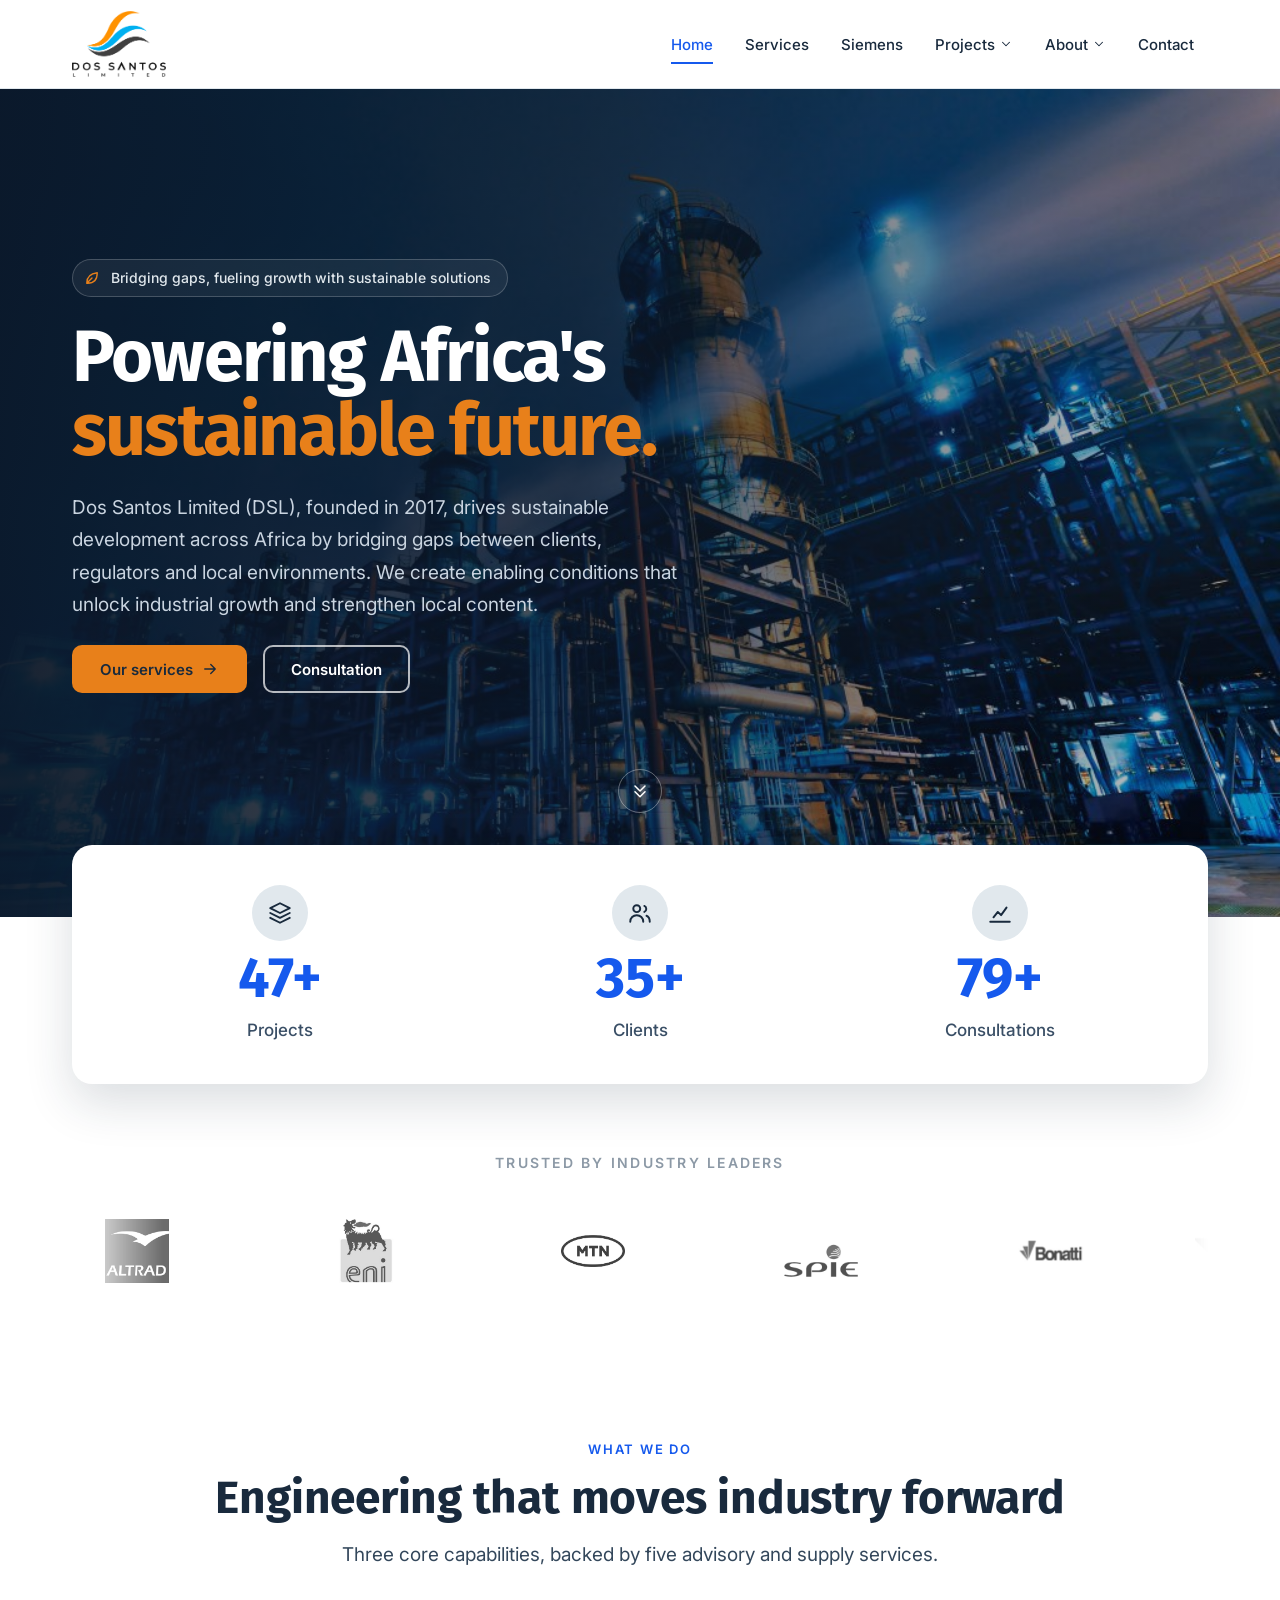
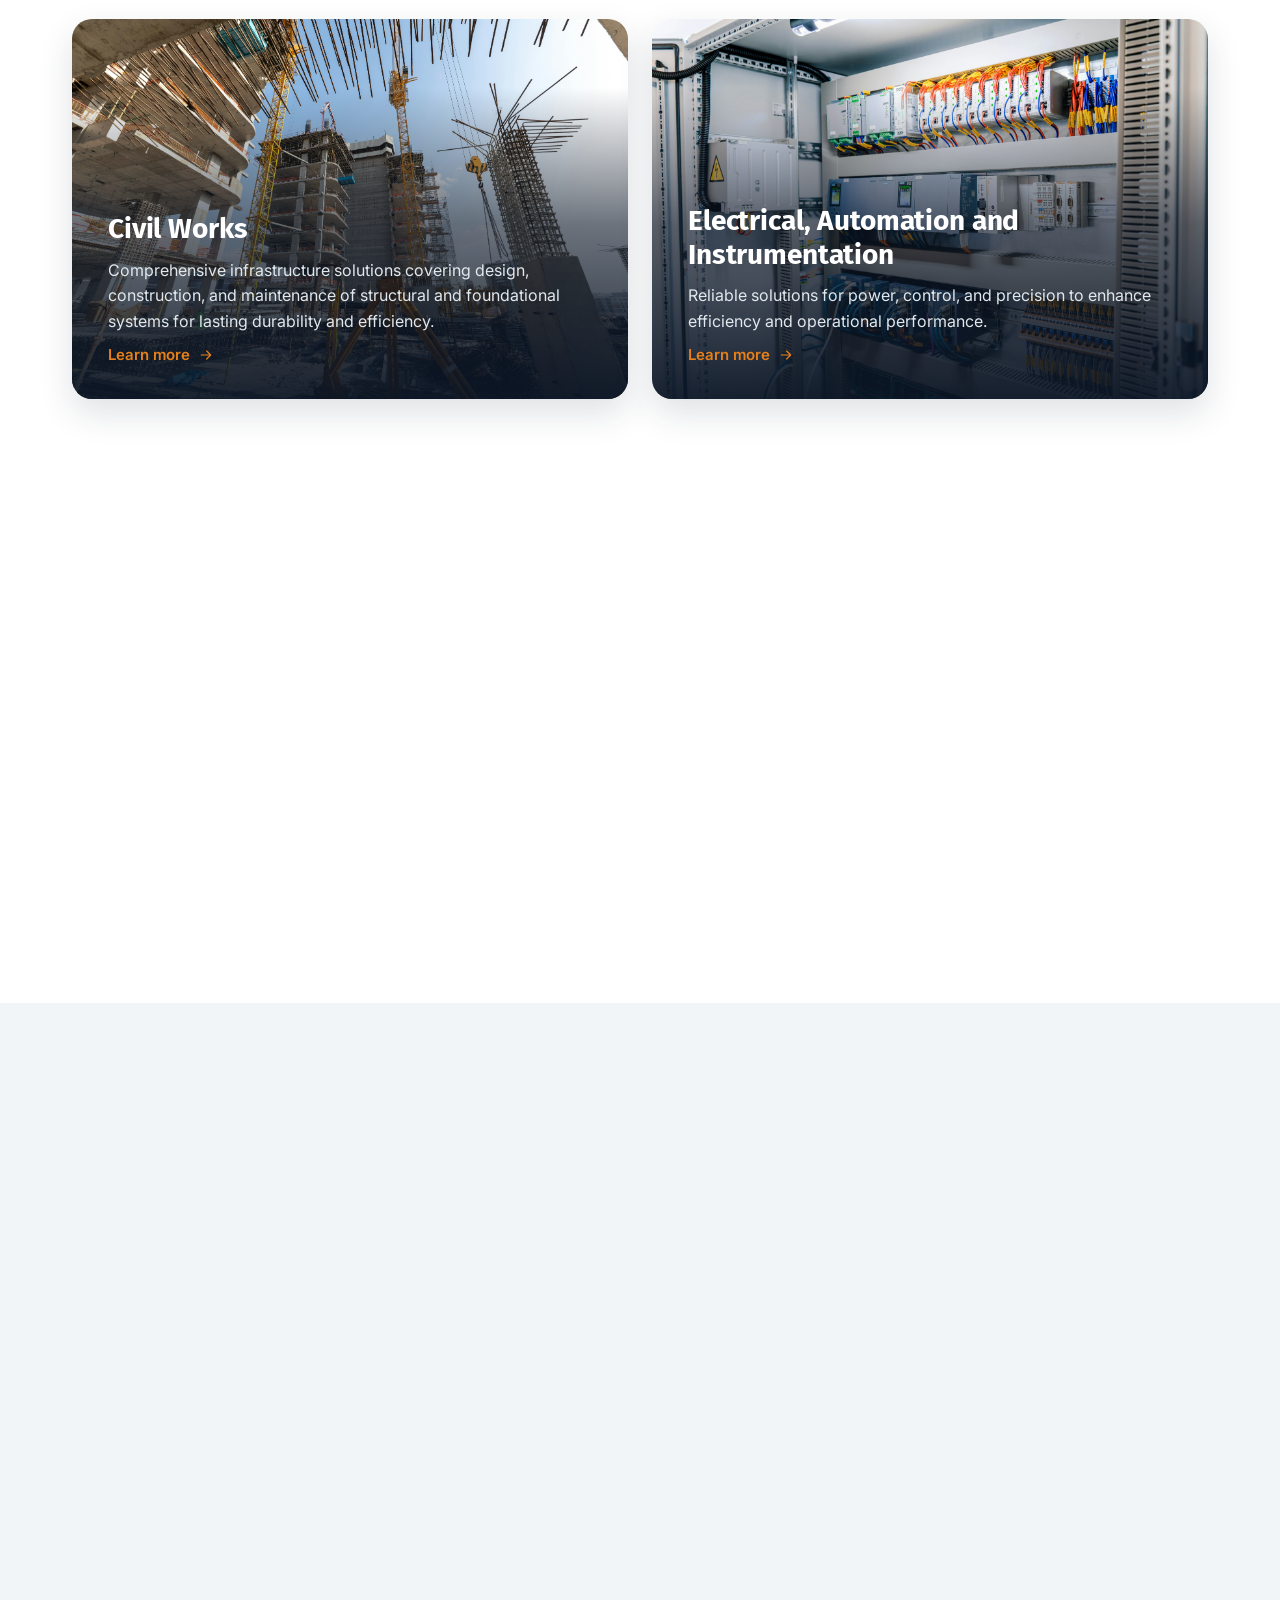
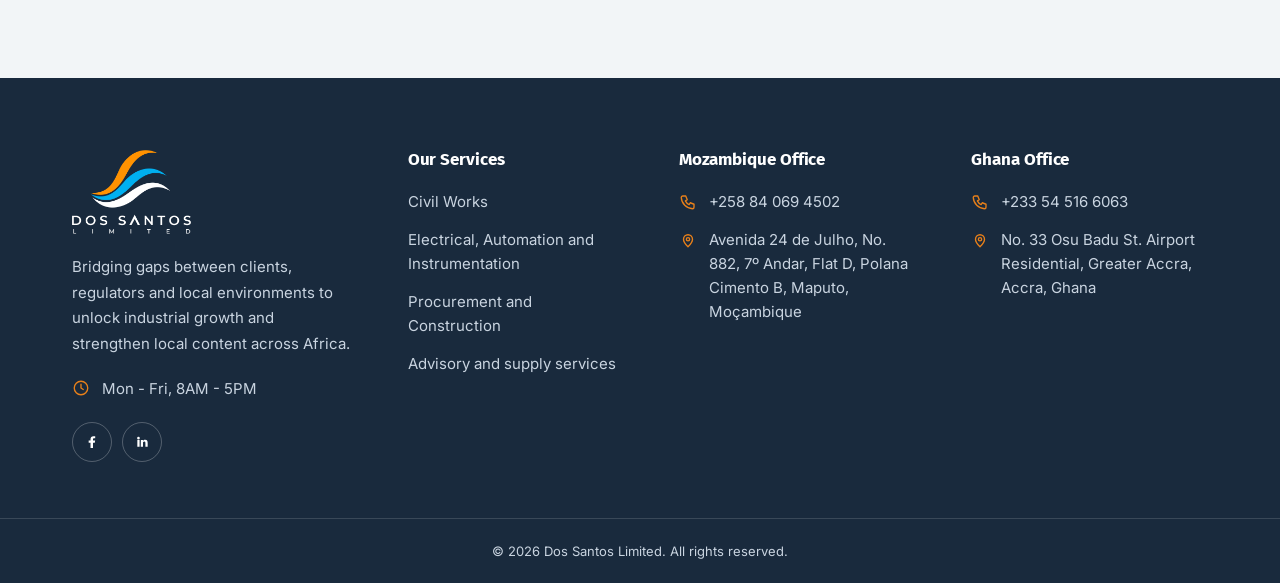
==== index.html @ 7523956b "Merge fix/client-logos into main" ====
<!doctype html>
<html lang="en">
<head>
  <meta charset="utf-8">
  <meta name="viewport" content="width=device-width, initial-scale=1, viewport-fit=cover">
  <title>Dos Santos Limited</title>
  <meta name="description" content="Dos Santos Limited (DSL) delivers civil works, electrical, automation and instrumentation, procurement and construction, and Siemens LV/MV solutions across Ghana, Mozambique and Africa.">

  <!-- Social sharing preview (WhatsApp, LinkedIn, Facebook) -->
  <meta property="og:title" content="Dos Santos Limited | Engineering, Construction and Siemens Solutions in Africa">
  <meta property="og:description" content="Dos Santos Limited (DSL) delivers civil works, electrical, automation and instrumentation, procurement and construction, and Siemens LV/MV solutions across Ghana, Mozambique and Africa.">
  <meta property="og:image" content="images/site/logo-light.png">
  <meta name="theme-color" content="#192A3D">
  <link rel="icon" href="images/site/logo-light.png">

  <!-- Fonts: Inter (text) and Fira Sans (headings) -->
  <link rel="preconnect" href="https://fonts.googleapis.com">
  <link rel="preconnect" href="https://fonts.gstatic.com" crossorigin>
  <link rel="stylesheet" href="https://fonts.googleapis.com/css2?family=Inter:wght@400;500;600;700&family=Fira+Sans:wght@500;600;700;800&display=swap">

  <!-- Styles: base -> layout -> components -> page sections -->
  <link rel="stylesheet" href="css/base.css">
  <link rel="stylesheet" href="css/layout.css">
  <link rel="stylesheet" href="css/components.css">
  <link rel="stylesheet" href="css/pages.css">

  <!-- Lets the CSS know JavaScript is on (used by the scroll animations) -->
  <script>document.documentElement.classList.add('js');</script>
</head>
<body class="page-home">
<a class="skip-link" href="#main">Skip to content</a>

<!-- ================================================================
     HEADER: logo, main menu, mobile menu button.
     Same on every page. If you change a link, change it on all pages.
     ================================================================ -->
<header class="site-header" id="top">
  <div class="container header__inner">
    <a class="header__logo" href="index.html" aria-label="Dos Santos Limited, home">
      <img src="images/site/logo.png" alt="Dos Santos Limited" width="132" height="66">
    </a>

    <!-- Main menu (becomes a slide-down panel on phones and tablets) -->
    <nav class="nav" id="main-nav" aria-label="Main">
      <a class="nav__link is-active" aria-current="page" href="index.html">Home</a>
      <a class="nav__link" href="services.html">Services</a>
      <a class="nav__link" href="siemens.html">Siemens</a>
      <div class="nav__item has-dropdown">
        <a class="nav__link" href="projects.html" aria-haspopup="true">Projects <svg class="icon" width="14" height="14" viewBox="0 0 24 24" fill="none" stroke="currentColor" stroke-width="1.8" stroke-linecap="round" stroke-linejoin="round" aria-hidden="true"><path d="M6 9l6 6 6-6"/></svg></a>
        <div class="nav__dropdown">
          <a class="nav__sublink" href="projects.html#eni">ENI Ghana track record</a>
          <a class="nav__sublink" href="projects.html#portfolio">Project portfolio</a>
          <a class="nav__sublink" href="projects.html#gallery">Gallery</a>
        </div>
      </div>
      <div class="nav__item has-dropdown">
        <a class="nav__link" href="about.html" aria-haspopup="true">About <svg class="icon" width="14" height="14" viewBox="0 0 24 24" fill="none" stroke="currentColor" stroke-width="1.8" stroke-linecap="round" stroke-linejoin="round" aria-hidden="true"><path d="M6 9l6 6 6-6"/></svg></a>
        <div class="nav__dropdown">
          <a class="nav__sublink" href="esg.html">ESG</a>
        </div>
      </div>
      <a class="nav__link" href="contact.html">Contact</a>
      <a class="btn btn--primary nav__cta" href="contact.html?book#form">Book an appointment</a>
    </nav>

    <!-- Mobile menu button (shows below 1180px) -->
    <button class="nav-toggle" type="button" aria-controls="main-nav" aria-expanded="false" aria-label="Open menu">
      <span></span><span></span><span></span>
    </button>
  </div>
</header>

<main id="main">

  <!-- ================================================================
       HERO
       Photos change every 5 seconds (js/pages/home.js).
       To add a photo: copy one <img class="home-hero__slide"> line and change src.
       The illustration behind them shows until the photos load.
       ================================================================ -->
  <section class="home-hero">
    <div class="home-hero__art" aria-hidden="true">
      <img src="images/illustrations/home-hero.svg" alt="">
    </div>

    <div class="home-hero__slides" aria-hidden="true">
      <img class="home-hero__slide is-active" src="images/hero pic.jpg" alt="">
      <img class="home-hero__slide" src="images/site/hero pic 2.jpg" alt="">
      <!-- <img class="home-hero__slide" src="images/hero-slideshow 1.jpg" alt=""> -->
      <!-- <img class="home-hero__slide" src="images/hero-slideshow 4.jpg" alt=""> -->
    </div>
    <div class="home-hero__shade" aria-hidden="true"></div>
    <div class="home-hero__dots"></div><!-- dots are added by home.js -->

    <div class="container home-hero__inner">
      <div class="home-hero__text">
        <span class="home-hero__badge"><svg class="icon" width="18" height="18" viewBox="0 0 24 24" fill="none" stroke="currentColor" stroke-width="1.8" stroke-linecap="round" stroke-linejoin="round" aria-hidden="true"><path d="M5 19c0-8 5-13 14-14 0 9-5 14-13 14zM5 19l7-7"/></svg> Bridging gaps, fueling growth with sustainable solutions</span>
        <h1>Powering Africa's <span>sustainable future.</span></h1>
        <p>Dos Santos Limited (DSL), founded in 2017, drives sustainable development across Africa by bridging gaps between clients, regulators and local environments. We create enabling conditions that unlock industrial growth and strengthen local content.</p>
        <div class="btn-row">
          <a class="btn btn--orange" href="services.html">Our services <svg class="icon" width="18" height="18" viewBox="0 0 24 24" fill="none" stroke="currentColor" stroke-width="1.8" stroke-linecap="round" stroke-linejoin="round" aria-hidden="true"><path d="M5 12h14M13 6l6 6-6 6"/></svg></a>
          <a class="btn btn--ghost" href="contact.html">Consultation</a>
        </div>
      </div>
    </div>

    <a class="scroll-cue" href="#stats" aria-label="Scroll down"><svg class="icon" width="20" height="20" viewBox="0 0 24 24" fill="none" stroke="currentColor" stroke-width="1.8" stroke-linecap="round" stroke-linejoin="round" aria-hidden="true"><path d="M6 6l6 6 6-6M6 13l6 6 6-6"/></svg></a>
  </section>


  <!-- ================================================================
       STATS (hangs over the bottom of the hero)
       ================================================================ -->
  <section id="stats">
    <div class="container">
      <!-- Same numbers on Home and Projects: if you change one, change both. data-count = the number it counts up to -->
      <div class="stats stats--overlap reveal">
        <div class="stat">
          <span class="stat__icon"><svg class="icon" width="26" height="26" viewBox="0 0 24 24" fill="none" stroke="currentColor" stroke-width="1.8" stroke-linecap="round" stroke-linejoin="round" aria-hidden="true"><path d="M12 3l9 4.5-9 4.5-9-4.5zM3 12l9 4.5 9-4.5M3 16.5l9 4.5 9-4.5"/></svg></span>
          <span class="stat__number"><span data-count="47">47</span>+</span>
          <span class="stat__label">Projects</span>
        </div>
        <div class="stat">
          <span class="stat__icon"><svg class="icon" width="26" height="26" viewBox="0 0 24 24" fill="none" stroke="currentColor" stroke-width="1.8" stroke-linecap="round" stroke-linejoin="round" aria-hidden="true"><circle cx="9" cy="8" r="3.2"/><path d="M3 20c0-3.5 2.7-6 6-6s6 2.5 6 6M16 5.5a3 3 0 010 5.5M18 14.5c2 .7 3 2.5 3 5.5"/></svg></span>
          <span class="stat__number"><span data-count="35">35</span>+</span>
          <span class="stat__label">Clients</span>
        </div>
        <div class="stat">
          <span class="stat__icon"><svg class="icon" width="26" height="26" viewBox="0 0 24 24" fill="none" stroke="currentColor" stroke-width="1.8" stroke-linecap="round" stroke-linejoin="round" aria-hidden="true"><path d="M3 20h18M6 16l4-5 3 3 5-7"/></svg></span>
          <span class="stat__number"><span data-count="79">79</span>+</span>
          <span class="stat__label">Consultations</span>
        </div>
      </div>
    </div>
  </section>


  <!-- ================================================================
       TRUSTED BY: moving client logos
       Drag or swipe it; it keeps moving after you let go.
       Logo files: change src. If a file is missing, the name shows instead.
       ================================================================ -->
  <section class="trusted">
    <div class="container">
      <p class="trusted__title">Trusted by industry leaders</p>
      <div class="logo-strip" aria-label="Our clients">
        <div class="logo-strip__track">
          <div class="logo-strip__item"><img class="logo-strip__img" src="images/clients/logo_altrad.png" alt="ALTRAD"><span>ALTRAD</span></div>
          <div class="logo-strip__item"><img class="logo-strip__img" src="images/clients/eni-ghana.jpg" alt="ENI GHANA"><span>ENI GHANA</span></div>
          <div class="logo-strip__item"><img class="logo-strip__img" src="images/clients/mtn.jpg" alt="MTN"><span>MTN</span></div>
          <div class="logo-strip__item"><img class="logo-strip__img" src="images/clients/spie-1.png" alt="SPIE"><span>SPIE</span></div>
          <div class="logo-strip__item"><img class="logo-strip__img" src="images/clients/Bonatti.jpg" alt="Bonatti"><span>Bonatti</span></div>
          <div class="logo-strip__item"><img class="logo-strip__img" src="images/clients/Technip_fmc.webp" alt="Technip FMC"><span>Technip FMC</span></div>
          <div class="logo-strip__item"><img class="logo-strip__img" src="images/clients/Gro Alliance.jpg" alt="Gro Alliance"><span>Gro Alliance</span></div>
          <div class="logo-strip__item"><img class="logo-strip__img" src="images/clients/7-eleven.jpg" alt="7 Eleven"><span>7 Eleven</span></div>
          <div class="logo-strip__item"><img class="logo-strip__img" src="images/clients/Borri_logo.jpg" alt="Borri"><span>Borri</span></div>
          <div class="logo-strip__item"><img class="logo-strip__img" src="images/clients/ropetech.png" alt="Ropetech"><span>Ropetech</span></div>
        </div>
      </div>
    </div>
  </section>


  <!-- ================================================================
       WHAT WE DO: three photo cards
       Photos: images/services/
       ================================================================ -->
  <section class="section">
    <div class="container stack">
      <div class="section-head reveal">
        <span class="eyebrow">What we do</span>
        <h2>Engineering that moves industry forward</h2>
        <p>Three core capabilities, backed by five advisory and supply services.</p>
      </div>

      <div class="photo-grid">
        <!-- Card 1: Civil Works -->
        <a class="photo-card reveal" href="services.html#engineering">
          <div class="photo-card__media photo-placeholder"><img data-slot src="images/services/civil works.jpg" alt="Civil works site" loading="lazy"></div>
          <div class="photo-card__shade"></div>
          <div class="photo-card__body">
            <h3>Civil Works</h3>
            <p>Comprehensive infrastructure solutions covering design, construction, and maintenance of structural and foundational systems for lasting durability and efficiency.</p>
            <span class="link-arrow">Learn more <svg class="icon" width="16" height="16" viewBox="0 0 24 24" fill="none" stroke="currentColor" stroke-width="1.8" stroke-linecap="round" stroke-linejoin="round" aria-hidden="true"><path d="M5 12h14M13 6l6 6-6 6"/></svg></span>
          </div>
        </a>

        <!-- Card 2: Electrical, Automation and Instrumentation -->
        <a class="photo-card reveal" href="services.html#engineering">
          <div class="photo-card__media photo-placeholder"><img data-slot src="images/services/electrical 1.jpg" alt="Electrical panel installation" loading="lazy"></div>
          <div class="photo-card__shade"></div>
          <div class="photo-card__body">
            <h3>Electrical, Automation and Instrumentation</h3>
            <p>Reliable solutions for power, control, and precision to enhance efficiency and operational performance.</p>
            <span class="link-arrow">Learn more <svg class="icon" width="16" height="16" viewBox="0 0 24 24" fill="none" stroke="currentColor" stroke-width="1.8" stroke-linecap="round" stroke-linejoin="round" aria-hidden="true"><path d="M5 12h14M13 6l6 6-6 6"/></svg></span>
          </div>
        </a>

        <!-- Card 3: Procurement and Construction (full width) -->
        <a class="photo-card is-wide reveal" href="services.html#engineering">
          <div class="photo-card__media photo-placeholder"><img data-slot src="images/services/construction.jpg" alt="Construction project" loading="lazy"></div>
          <div class="photo-card__shade"></div>
          <div class="photo-card__body">
            <h3>Construction</h3>
            <p>Delivering construction services including office buildings, fabrication, chemical containment, drainage, and fencing.</p>
            <span class="link-arrow">Learn more <svg class="icon" width="16" height="16" viewBox="0 0 24 24" fill="none" stroke="currentColor" stroke-width="1.8" stroke-linecap="round" stroke-linejoin="round" aria-hidden="true"><path d="M5 12h14M13 6l6 6-6 6"/></svg></span>
          </div>
        </a>
      </div>

      <div class="btn-row btn-row--center reveal">
        <a class="btn btn--primary" href="projects.html">All projects <svg class="icon" width="18" height="18" viewBox="0 0 24 24" fill="none" stroke="currentColor" stroke-width="1.8" stroke-linecap="round" stroke-linejoin="round" aria-hidden="true"><path d="M5 12h14M13 6l6 6-6 6"/></svg></a>
      </div>
    </div>
  </section>


  <!-- ================================================================
       HOW WE WORK
       ================================================================ -->
  <section class="section section--cloud">
    <div class="container stack">
      <div class="how-we-work__head">
        <div class="section-head section-head--left reveal">
          <span class="eyebrow">How we work</span>
          <h2>One partner between clients, regulators and local environments</h2>
          <p>We create enabling conditions that unlock industrial growth and strengthen local content.</p>
        </div>
        <a class="btn btn--primary reveal" href="about.html">About DSL <svg class="icon" width="18" height="18" viewBox="0 0 24 24" fill="none" stroke="currentColor" stroke-width="1.8" stroke-linecap="round" stroke-linejoin="round" aria-hidden="true"><path d="M5 12h14M13 6l6 6-6 6"/></svg></a>
      </div>

      <div class="steps">
        <div class="step reveal">
          <span class="step__num">1</span>
          <div><h3>Clients</h3><p>Industrial operators who need dependable engineering, procurement and construction partners.</p></div>
        </div>
        <div class="step reveal">
          <span class="step__num">2</span>
          <div><h3>Regulators</h3><p>Work that follows local and international standards from the first design to handover.</p></div>
        </div>
        <div class="step reveal">
          <span class="step__num">3</span>
          <div><h3>Local environments</h3><p>Projects that strengthen local content and respect the communities around them.</p></div>
        </div>
      </div>
    </div>
  </section>


  <!-- ================================================================
       SELECTED PROJECTS
       Photos: images/projects/selected-project-1.jpg, -2.jpg, -3.jpg
       Replace the [BRACKETS] with real project details.
       ================================================================ -->
   <!-- <section class="section" id="projects">
    <div class="container stack">
      <div class="section-head reveal">
        <span class="eyebrow">Our work</span>
        <h2>Selected projects</h2>
      </div>

   
      <!-- <div class="project-grid">
        <article class="project-card reveal">
          <div class="project-card__media photo-placeholder"><img data-slot src="images/projects/selected-project-1.jpg" alt="[Project name]" loading="lazy"></div>
          <div class="project-card__body"><h3>[PROJECT NAME]</h3><p>[Location] · [Scope of work] · [Year]</p></div>
        </article>
        <article class="project-card reveal">
          <div class="project-card__media photo-placeholder"><img data-slot src="images/projects/selected-project-2.jpg" alt="[Project name]" loading="lazy"></div>
          <div class="project-card__body"><h3>[PROJECT NAME]</h3><p>[Location] · [Scope of work] · [Year]</p></div>
        </article>
        <article class="project-card reveal">
          <div class="project-card__media photo-placeholder"><img data-slot src="images/projects/selected-project-3.jpg" alt="[Project name]" loading="lazy"></div>
          <div class="project-card__body"><h3>[PROJECT NAME]</h3><p>[Location] · [Scope of work] · [Year]</p></div>
        </article>
      </div> -->
    </div>
  </section> 

<!--  commented out -->
  <!-- ================================================================
       TESTIMONIALS (company logo + company name under each quote)
       Logos: images/testimonials/company-1.png ... company-4.png
       Slides by itself; pauses when the mouse is over it.
       ================================================================ -->
  <!-- <section class="section testimonials-section">
    <div class="container stack">
      <div class="section-head reveal">
        <span class="eyebrow">Testimonials</span>
        <h2>What our clients are saying about our company and products</h2>
      </div>
    </div>
    <div class="testimonials reveal">
      <div class="testimonials__track">
        <figure class="testimonial">
          <blockquote>&ldquo;We needed Siemens switchgear and protection devices for a new installation and wanted genuine products with local support. DSL helped us specify the right equipment, sourced it directly as an authorized partner, and supported the installation through to commissioning. Having experts nearby who know the products made a real difference.&rdquo;</blockquote>
          <figcaption class="testimonial__by">
            <span class="testimonial__logo"><img data-slot src="images/clients/Technip_fmc.webp" alt=" company-logo" loading="lazy"></span>
            <span class="testimonial__who">
              <strong>Technip FMC</strong>
              <span></span>
              <span class="testimonial__stars" aria-label="5 out of 5"><svg class="icon" width="18" height="18" viewBox="0 0 24 24" fill="none" stroke="currentColor" stroke-width="1.8" stroke-linecap="round" stroke-linejoin="round" aria-hidden="true"><path d="M12 2.5l2.9 6.1 6.6.8-4.9 4.6 1.3 6.6L12 17.3 6.1 20.6l1.3-6.6L2.5 9.4l6.6-.8z" fill="currentColor" stroke="none"/></svg><svg class="icon" width="18" height="18" viewBox="0 0 24 24" fill="none" stroke="currentColor" stroke-width="1.8" stroke-linecap="round" stroke-linejoin="round" aria-hidden="true"><path d="M12 2.5l2.9 6.1 6.6.8-4.9 4.6 1.3 6.6L12 17.3 6.1 20.6l1.3-6.6L2.5 9.4l6.6-.8z" fill="currentColor" stroke="none"/></svg><svg class="icon" width="18" height="18" viewBox="0 0 24 24" fill="none" stroke="currentColor" stroke-width="1.8" stroke-linecap="round" stroke-linejoin="round" aria-hidden="true"><path d="M12 2.5l2.9 6.1 6.6.8-4.9 4.6 1.3 6.6L12 17.3 6.1 20.6l1.3-6.6L2.5 9.4l6.6-.8z" fill="currentColor" stroke="none"/></svg><svg class="icon" width="18" height="18" viewBox="0 0 24 24" fill="none" stroke="currentColor" stroke-width="1.8" stroke-linecap="round" stroke-linejoin="round" aria-hidden="true"><path d="M12 2.5l2.9 6.1 6.6.8-4.9 4.6 1.3 6.6L12 17.3 6.1 20.6l1.3-6.6L2.5 9.4l6.6-.8z" fill="currentColor" stroke="none"/></svg><svg class="icon" width="18" height="18" viewBox="0 0 24 24" fill="none" stroke="currentColor" stroke-width="1.8" stroke-linecap="round" stroke-linejoin="round" aria-hidden="true"><path d="M12 2.5l2.9 6.1 6.6.8-4.9 4.6 1.3 6.6L12 17.3 6.1 20.6l1.3-6.6L2.5 9.4l6.6-.8z" fill="currentColor" stroke="none"/></svg></span>
            </span>
          </figcaption>
        </figure>
        <figure class="testimonial">
          <blockquote>&ldquo;When our emergency generator needed testing and our control system needed changes, DSL's engineers handled it from start to finish. They did the load testing, firmware updates and system configuration with minimal disruption to operations. We now rely on them for ongoing maintenance because they understand our systems and respond quickly when something goes wrong&rdquo;</blockquote>
          <figcaption class="testimonial__by">
            <span class="testimonial__logo"><img data-slot src="images/clients/logo_altrad.png" alt="company-logo" loading="lazy"></span>
            <span class="testimonial__who">
              <strong>Altrad</strong>
              <span></span>
              <span class="testimonial__stars" aria-label="5 out of 5"><svg class="icon" width="18" height="18" viewBox="0 0 24 24" fill="none" stroke="currentColor" stroke-width="1.8" stroke-linecap="round" stroke-linejoin="round" aria-hidden="true"><path d="M12 2.5l2.9 6.1 6.6.8-4.9 4.6 1.3 6.6L12 17.3 6.1 20.6l1.3-6.6L2.5 9.4l6.6-.8z" fill="currentColor" stroke="none"/></svg><svg class="icon" width="18" height="18" viewBox="0 0 24 24" fill="none" stroke="currentColor" stroke-width="1.8" stroke-linecap="round" stroke-linejoin="round" aria-hidden="true"><path d="M12 2.5l2.9 6.1 6.6.8-4.9 4.6 1.3 6.6L12 17.3 6.1 20.6l1.3-6.6L2.5 9.4l6.6-.8z" fill="currentColor" stroke="none"/></svg><svg class="icon" width="18" height="18" viewBox="0 0 24 24" fill="none" stroke="currentColor" stroke-width="1.8" stroke-linecap="round" stroke-linejoin="round" aria-hidden="true"><path d="M12 2.5l2.9 6.1 6.6.8-4.9 4.6 1.3 6.6L12 17.3 6.1 20.6l1.3-6.6L2.5 9.4l6.6-.8z" fill="currentColor" stroke="none"/></svg><svg class="icon" width="18" height="18" viewBox="0 0 24 24" fill="none" stroke="currentColor" stroke-width="1.8" stroke-linecap="round" stroke-linejoin="round" aria-hidden="true"><path d="M12 2.5l2.9 6.1 6.6.8-4.9 4.6 1.3 6.6L12 17.3 6.1 20.6l1.3-6.6L2.5 9.4l6.6-.8z" fill="currentColor" stroke="none"/></svg><svg class="icon" width="18" height="18" viewBox="0 0 24 24" fill="none" stroke="currentColor" stroke-width="1.8" stroke-linecap="round" stroke-linejoin="round" aria-hidden="true"><path d="M12 2.5l2.9 6.1 6.6.8-4.9 4.6 1.3 6.6L12 17.3 6.1 20.6l1.3-6.6L2.5 9.4l6.6-.8z" fill="currentColor" stroke="none"/></svg></span>
            </span>
          </figcaption>
        </figure>
        <figure class="testimonial">
          <blockquote>&ldquo;DSL built our chemical containment area and drainage system to the standard our operations needed. Their team understood the safety and environmental requirements from day one, and the finished work has held up well under daily use. They were organised, easy to work with, and kept the site clean and safe throughout.&rdquo;</blockquote>
          <figcaption class="testimonial__by">
            <span class="testimonial__logo"><img data-slot src="images/clients/7-eleven.jpg" alt="company-logo" loading="lazy"></span>
            <span class="testimonial__who">
              <strong>7 Eleven</strong>
              <span></span>
              <span class="testimonial__stars" aria-label="5 out of 5"><svg class="icon" width="18" height="18" viewBox="0 0 24 24" fill="none" stroke="currentColor" stroke-width="1.8" stroke-linecap="round" stroke-linejoin="round" aria-hidden="true"><path d="M12 2.5l2.9 6.1 6.6.8-4.9 4.6 1.3 6.6L12 17.3 6.1 20.6l1.3-6.6L2.5 9.4l6.6-.8z" fill="currentColor" stroke="none"/></svg><svg class="icon" width="18" height="18" viewBox="0 0 24 24" fill="none" stroke="currentColor" stroke-width="1.8" stroke-linecap="round" stroke-linejoin="round" aria-hidden="true"><path d="M12 2.5l2.9 6.1 6.6.8-4.9 4.6 1.3 6.6L12 17.3 6.1 20.6l1.3-6.6L2.5 9.4l6.6-.8z" fill="currentColor" stroke="none"/></svg><svg class="icon" width="18" height="18" viewBox="0 0 24 24" fill="none" stroke="currentColor" stroke-width="1.8" stroke-linecap="round" stroke-linejoin="round" aria-hidden="true"><path d="M12 2.5l2.9 6.1 6.6.8-4.9 4.6 1.3 6.6L12 17.3 6.1 20.6l1.3-6.6L2.5 9.4l6.6-.8z" fill="currentColor" stroke="none"/></svg><svg class="icon" width="18" height="18" viewBox="0 0 24 24" fill="none" stroke="currentColor" stroke-width="1.8" stroke-linecap="round" stroke-linejoin="round" aria-hidden="true"><path d="M12 2.5l2.9 6.1 6.6.8-4.9 4.6 1.3 6.6L12 17.3 6.1 20.6l1.3-6.6L2.5 9.4l6.6-.8z" fill="currentColor" stroke="none"/></svg><svg class="icon" width="18" height="18" viewBox="0 0 24 24" fill="none" stroke="currentColor" stroke-width="1.8" stroke-linecap="round" stroke-linejoin="round" aria-hidden="true"><path d="M12 2.5l2.9 6.1 6.6.8-4.9 4.6 1.3 6.6L12 17.3 6.1 20.6l1.3-6.6L2.5 9.4l6.6-.8z" fill="currentColor" stroke="none"/></svg></span>
            </span>
          </figcaption>
        </figure>
        <figure class="testimonial"> 
          <blockquote>&ldquo;DSL handles the ongoing maintenance at our site, from troubleshooting electrical faults to corrosion control, repairs and repainting. When something breaks, they find the cause quickly and source the right spare parts without long delays. Their regular care has kept our equipment running and cut down on unplanned downtime. It feels like having an extra maintenance team on call.&rdquo;</blockquote>
          <figcaption class="testimonial__by">
            <span class="testimonial__logo"><img data-slot src="images/clients/Gro Alliance.jpg" alt="company-logo" loading="lazy"></span>
            <span class="testimonial__who">
              <strong>Gro Alliance</strong>
              <span>Project name</span>
              <span class="testimonial__stars" aria-label="5 out of 5"><svg class="icon" width="18" height="18" viewBox="0 0 24 24" fill="none" stroke="currentColor" stroke-width="1.8" stroke-linecap="round" stroke-linejoin="round" aria-hidden="true"><path d="M12 2.5l2.9 6.1 6.6.8-4.9 4.6 1.3 6.6L12 17.3 6.1 20.6l1.3-6.6L2.5 9.4l6.6-.8z" fill="currentColor" stroke="none"/></svg><svg class="icon" width="18" height="18" viewBox="0 0 24 24" fill="none" stroke="currentColor" stroke-width="1.8" stroke-linecap="round" stroke-linejoin="round" aria-hidden="true"><path d="M12 2.5l2.9 6.1 6.6.8-4.9 4.6 1.3 6.6L12 17.3 6.1 20.6l1.3-6.6L2.5 9.4l6.6-.8z" fill="currentColor" stroke="none"/></svg><svg class="icon" width="18" height="18" viewBox="0 0 24 24" fill="none" stroke="currentColor" stroke-width="1.8" stroke-linecap="round" stroke-linejoin="round" aria-hidden="true"><path d="M12 2.5l2.9 6.1 6.6.8-4.9 4.6 1.3 6.6L12 17.3 6.1 20.6l1.3-6.6L2.5 9.4l6.6-.8z" fill="currentColor" stroke="none"/></svg><svg class="icon" width="18" height="18" viewBox="0 0 24 24" fill="none" stroke="currentColor" stroke-width="1.8" stroke-linecap="round" stroke-linejoin="round" aria-hidden="true"><path d="M12 2.5l2.9 6.1 6.6.8-4.9 4.6 1.3 6.6L12 17.3 6.1 20.6l1.3-6.6L2.5 9.4l6.6-.8z" fill="currentColor" stroke="none"/></svg><svg class="icon" width="18" height="18" viewBox="0 0 24 24" fill="none" stroke="currentColor" stroke-width="1.8" stroke-linecap="round" stroke-linejoin="round" aria-hidden="true"><path d="M12 2.5l2.9 6.1 6.6.8-4.9 4.6 1.3 6.6L12 17.3 6.1 20.6l1.3-6.6L2.5 9.4l6.6-.8z" fill="currentColor" stroke="none"/></svg></span>
            </span>
          </figcaption>
        </figure>
      </div>
    </div>
  </section> -->

</main>


<!-- ================================================================
     FOOTER: company summary, services, office addresses.
     Same on every page.
     ================================================================ -->
<footer class="site-footer">
  <div class="container footer__grid">
    <div class="footer__brand">
      <a href="index.html" aria-label="Dos Santos Limited, home"><img src="images/site/logo-light.png" alt="Dos Santos Limited" width="168" height="84"></a>
      <p>Bridging gaps between clients, regulators and local environments to unlock industrial growth and strengthen local content across Africa.</p>
      <p class="footer__line"><svg class="icon" width="18" height="18" viewBox="0 0 24 24" fill="none" stroke="currentColor" stroke-width="1.8" stroke-linecap="round" stroke-linejoin="round" aria-hidden="true"><circle cx="12" cy="12" r="9"/><path d="M12 7v5l3 2"/></svg> Mon - Fri, 8AM - 5PM</p>
      <div class="footer__social">
        <!-- Replace # with the company's real page links -->
        <a class="social-btn" href="#" aria-label="Facebook" target="_blank" rel="noopener"><svg class="icon" width="16" height="16" viewBox="0 0 24 24" fill="none" stroke="currentColor" stroke-width="1.8" stroke-linecap="round" stroke-linejoin="round" aria-hidden="true"><path d="M13.5 21v-8h2.7l.5-3.2h-3.2V7.9c0-.9.4-1.7 1.8-1.7h1.5V3.4S15.2 3.2 14 3.2c-2.6 0-4.2 1.5-4.2 4.3v2.3H7v3.2h2.8v8z" fill="currentColor" stroke="none"/></svg></a>
        <a class="social-btn" href="#" aria-label="LinkedIn" target="_blank" rel="noopener"><svg class="icon" width="16" height="16" viewBox="0 0 24 24" fill="none" stroke="currentColor" stroke-width="1.8" stroke-linecap="round" stroke-linejoin="round" aria-hidden="true"><path d="M5 9h3.4v10H5zM6.7 4.2a2 2 0 110 4 2 2 0 010-4zM10.3 9h3.2v1.4c.5-.9 1.6-1.7 3.3-1.7 3.2 0 3.7 2.1 3.7 4.8V19h-3.4v-4.9c0-1.2 0-2.7-1.7-2.7s-1.9 1.3-1.9 2.6V19h-3.4z" fill="currentColor" stroke="none"/></svg></a>
      </div>
    </div>

    <div class="footer__col">
      <h4>Our Services</h4>
      <a href="services.html#engineering">Civil Works</a>
      <a href="services.html#engineering">Electrical, Automation and Instrumentation</a>
      <a href="services.html#engineering">Procurement and Construction</a>
      <a href="services.html#advisory">Advisory and supply services</a>
    </div>

    <div class="footer__col">
      <h4>Mozambique Office</h4>
      <a class="footer__line" href="tel:+258840694502"><svg class="icon" width="18" height="18" viewBox="0 0 24 24" fill="none" stroke="currentColor" stroke-width="1.8" stroke-linecap="round" stroke-linejoin="round" aria-hidden="true"><path d="M5 4h4l2 5-2.5 1.5a11 11 0 005 5L15 13l5 2v4a2 2 0 01-2 2A16 16 0 013 6a2 2 0 012-2z"/></svg> +258 84 069 4502</a>
      <p class="footer__line"><svg class="icon" width="18" height="18" viewBox="0 0 24 24" fill="none" stroke="currentColor" stroke-width="1.8" stroke-linecap="round" stroke-linejoin="round" aria-hidden="true"><path d="M12 21s-6-5.5-6-10a6 6 0 0112 0c0 4.5-6 10-6 10z"/><circle cx="12" cy="11" r="2.2"/></svg> Avenida 24 de Julho, No. 882, 7º Andar, Flat D, Polana Cimento B, Maputo, Moçambique</p>
    </div>

    <div class="footer__col">
      <h4>Ghana Office</h4>
      <a class="footer__line" href="tel:+233545166063"><svg class="icon" width="18" height="18" viewBox="0 0 24 24" fill="none" stroke="currentColor" stroke-width="1.8" stroke-linecap="round" stroke-linejoin="round" aria-hidden="true"><path d="M5 4h4l2 5-2.5 1.5a11 11 0 005 5L15 13l5 2v4a2 2 0 01-2 2A16 16 0 013 6a2 2 0 012-2z"/></svg> +233 54 516 6063</a>
      <p class="footer__line"><svg class="icon" width="18" height="18" viewBox="0 0 24 24" fill="none" stroke="currentColor" stroke-width="1.8" stroke-linecap="round" stroke-linejoin="round" aria-hidden="true"><path d="M12 21s-6-5.5-6-10a6 6 0 0112 0c0 4.5-6 10-6 10z"/><circle cx="12" cy="11" r="2.2"/></svg> No. 33 Osu Badu St. Airport Residential, Greater Accra, Accra, Ghana</p>
    </div>
  </div>
  <div class="footer__bottom">
    <div class="container">© <span data-year>2026</span> Dos Santos Limited. All rights reserved.</div>
  </div>
</footer>

<!-- Back to top button (appears after scrolling down) -->
<button class="to-top" type="button" aria-label="Back to top"><svg class="icon" width="20" height="20" viewBox="0 0 24 24" fill="none" stroke="currentColor" stroke-width="1.8" stroke-linecap="round" stroke-linejoin="round" aria-hidden="true"><path d="M12 19V5M5 12l7-7 7 7"/></svg></button>

<!-- Scripts: main.js runs on every page; the pages/ file adds this page's extras -->
<script src="js/main.js" defer></script>
<script src="js/pages/home.js" defer></script>
</body>
</html>
---- css/base.css ----
/* =====================================================================
   BASE.CSS
   The foundation every page uses:
     1. Design tokens (colours, fonts, spacing)  -> change the brand here
     2. Reset and typography
     3. Page container and section spacing
     4. Section headings (eyebrow, title, intro)
     5. Buttons
     6. Photo slots (pictures you add later)
     7. Scroll-in animation
     8. Accessibility helpers
   ===================================================================== */


/* ---------------------------------------------------------------------
   1. DESIGN TOKENS
   --------------------------------------------------------------------- */
:root {
  /* Brand colours */
  --navy: #192A3D;
  --navy-deep: #0B1626;
  --navy-mid: #15304D;
  --blue: #1559ED;
  --blue-dark: #0F46C2;
  --orange: #E8801A;
  --orange-light: #F39A3F;

  /* Neutrals */
  --text: #33475B;
  --text-soft: #3A4F66;
  --muted: #8C99A6;
  --line: #E1E8ED;
  --cloud: #F2F5F7;
  --white: #FFFFFF;

  /* Siemens page palette */
  --siemens-navy: #000028;
  --siemens-teal: #009999;
  --siemens-mint: #00E6DC;

  /* Fonts */
  --font-body: 'Inter', system-ui, -apple-system, 'Segoe UI', sans-serif;
  --font-head: 'Fira Sans', 'Inter', sans-serif;

  /* Layout */
  --container: 1200px;
  --gutter: 32px;                     /* left/right page padding */
  --section-space: 104px;             /* top/bottom padding of sections */
  --radius: 20px;
  --radius-sm: 12px;
  --header-h: 88px;                   /* updated by js/main.js */

  /* Shadows and motion */
  --shadow-sm: 0 10px 30px rgba(25, 42, 61, .08);
  --shadow-md: 0 18px 44px rgba(25, 42, 61, .14);
  --shadow-lg: 0 28px 60px rgba(25, 42, 61, .2);
  --ease: cubic-bezier(.22, .61, .36, 1);
}


/* ---------------------------------------------------------------------
   2. RESET AND TYPOGRAPHY
   --------------------------------------------------------------------- */
*, *::before, *::after { box-sizing: border-box; }

html { scroll-behavior: smooth; -webkit-text-size-adjust: 100%; }

body {
  margin: 0;
  font-family: var(--font-body);
  font-size: 16px;
  line-height: 1.6;
  color: var(--text);
  background: var(--white);
  -webkit-font-smoothing: antialiased;
}

h1, h2, h3, h4 {
  margin: 0;
  font-family: var(--font-head);
  color: var(--navy);
  letter-spacing: -.005em;
  line-height: 1.2;
}
h1, h2 { font-weight: 700; }
p, ul, figure, blockquote { margin: 0; }
img, video { max-width: 100%; display: block; }
a { color: var(--blue); }
button { font: inherit; }
.icon { flex: none; }

body.no-scroll { overflow: hidden; }
[id] { scroll-margin-top: calc(var(--header-h) + 16px); }


/* ---------------------------------------------------------------------
   3. CONTAINER AND SECTIONS
   --------------------------------------------------------------------- */
.container {
  width: 100%;
  max-width: var(--container);
  margin: 0 auto;
  padding-left: var(--gutter);
  padding-right: var(--gutter);
}

.section { padding: var(--section-space) 0; position: relative; }
.section--cloud { background: var(--cloud); }
.section--dark  { background: linear-gradient(135deg, var(--navy) 0%, var(--navy-deep) 100%); color: #C9D4E0; }
.section--dark h2, .section--dark h3 { color: var(--white); }

.stack { display: flex; flex-direction: column; gap: 48px; }   /* heading + content */


/* ---------------------------------------------------------------------
   4. SECTION HEADINGS
   <div class="section-head">
     <span class="eyebrow">Small label</span>
     <h2>Big title</h2>
     <p>Short intro</p>
   </div>
   --------------------------------------------------------------------- */
.eyebrow {
  display: inline-flex;
  align-items: center;
  gap: 12px;
  font: 600 13px/1.4 var(--font-body);
  letter-spacing: .14em;
  text-transform: uppercase;
  color: var(--blue);
}
.eyebrow--orange { color: var(--orange); }
.eyebrow--line::before { content: ""; width: 36px; height: 2px; background: currentColor; }

.section-head {
  display: flex;
  flex-direction: column;
  align-items: center;
  text-align: center;
  gap: 14px;
}
.section-head--left { align-items: flex-start; text-align: left; }
.section-head h2 { font-size: 46px; line-height: 1.15; }
.section-head p { font-size: 19px; line-height: 1.65; color: var(--text); max-width: 680px; }
.section--dark .section-head p { color: #C9D4E0; }


/* ---------------------------------------------------------------------
   5. BUTTONS
   btn--primary  blue      btn--outline  dark outline
   btn--orange   orange    btn--ghost    white outline (dark backgrounds)
   btn--white    white
   --------------------------------------------------------------------- */
.btn-row { display: flex; flex-wrap: wrap; gap: 16px; }
.btn-row--center { justify-content: center; }

.btn {
  display: inline-flex;
  align-items: center;
  justify-content: center;
  gap: 8px;
  min-height: 48px;
  padding: 0 26px;
  border: 2px solid transparent;
  border-radius: 10px;
  font: 600 15px/1 var(--font-body);
  text-decoration: none;
  cursor: pointer;
  transition: background-color .15s, color .15s, border-color .15s, transform .1s;
}
.btn:active { transform: translateY(1px); }
.btn .icon { transition: transform .2s; }
.btn:hover .icon { transform: translateX(3px); }

.btn--primary { background: var(--blue); color: var(--white); }
.btn--primary:hover { background: var(--blue-dark); }

.btn--outline { background: transparent; color: var(--navy); border-color: var(--navy); }
.btn--outline:hover { background: var(--line); }

.btn--orange { background: var(--orange); color: var(--navy); }
.btn--orange:hover { background: var(--orange-light); }

.btn--ghost { background: transparent; color: var(--white); border-color: rgba(255, 255, 255, .7); }
.btn--ghost:hover { background: rgba(255, 255, 255, .14); border-color: var(--white); }

.btn--white { background: var(--white); color: var(--navy); }
.btn--white:hover { background: var(--line); }

.btn[disabled] { opacity: .6; cursor: wait; }


/* ---------------------------------------------------------------------
   6. PHOTO SLOTS
   Any <img data-slot> is a place for a photo you add later.
   - Photo found  -> parent gets .has-photo and the photo fades in.
   - Photo missing-> parent gets .no-photo and shows the placeholder.
   (handled in js/main.js, block "Photo slots")
   --------------------------------------------------------------------- */
img[data-slot] {
  width: 100%;
  height: 100%;
  object-fit: cover;
  opacity: 0;
  transition: opacity .5s, transform .8s var(--ease);
}
.has-photo > img[data-slot] { opacity: 1; }
.no-photo > img[data-slot] { display: none; }

/* Placeholder look for empty slots: dark blue with a faint grid */
.photo-placeholder,
.no-photo {
  background-color: var(--navy-mid);
  background-image:
    linear-gradient(rgba(255, 255, 255, .05) 1px, transparent 1px),
    linear-gradient(90deg, rgba(255, 255, 255, .05) 1px, transparent 1px);
  background-size: 36px 36px;
}


/* ---------------------------------------------------------------------
   7. SCROLL-IN ANIMATION
   Add class="reveal" to anything that should fade up into view.
   Cards in the same row appear one after another (js/main.js sets --delay).
   --------------------------------------------------------------------- */
.js .reveal { opacity: 0; transform: translateY(32px); }
.js .reveal.is-visible {
  opacity: 1;
  transform: none;
  transition: opacity .8s var(--ease) var(--delay, 0ms), transform .8s var(--ease) var(--delay, 0ms);
}


/* ---------------------------------------------------------------------
   8. ACCESSIBILITY HELPERS
   --------------------------------------------------------------------- */
.skip-link {
  position: absolute;
  left: 12px;
  top: -60px;
  z-index: 300;
  padding: 12px 18px;
  border-radius: 10px;
  background: var(--navy);
  color: var(--white);
  font-weight: 600;
  text-decoration: none;
}
.skip-link:focus { top: 12px; }

a:focus-visible, button:focus-visible, summary:focus-visible, [tabindex]:focus-visible {
  outline: 3px solid var(--orange);
  outline-offset: 3px;
}

.visually-hidden {
  position: absolute !important;
  width: 1px; height: 1px;
  overflow: hidden;
  clip: rect(0 0 0 0);
  white-space: nowrap;
}

/* Visitors who switch off animations on their device */
@media (prefers-reduced-motion: reduce) {
  html { scroll-behavior: auto; }
  *, *::before, *::after { animation-duration: .01ms !important; animation-iteration-count: 1 !important; transition-duration: .01ms !important; }
  .js .reveal { opacity: 1; transform: none; }
}


/* ---------------------------------------------------------------------
   RESPONSIVE: shared sizes for tablets and phones
   --------------------------------------------------------------------- */
@media (max-width: 1024px) {
  :root { --section-space: 88px; }
  .section-head h2 { font-size: 40px; }
}
@media (max-width: 820px) {
  :root { --section-space: 72px; }
  .section-head h2 { font-size: clamp(28px, 6vw, 36px); }
  .section-head p { font-size: 17px; }
  .stack { gap: 36px; }
}
@media (max-width: 600px) {
  :root { --gutter: 20px; --section-space: 60px; }
  .btn { min-height: 50px; white-space: normal; text-align: center; }
}
@media (max-width: 380px) {
  :root { --gutter: 16px; }
}
---- css/layout.css ----
/* =====================================================================
   LAYOUT.CSS
   Parts that appear on every page:
     1. Header and main menu
     2. Dropdown menus
     3. Mobile menu (below 1180px)
     4. Footer
     5. Back-to-top button
   ===================================================================== */


/* ---------------------------------------------------------------------
   1. HEADER AND MAIN MENU
   --------------------------------------------------------------------- */
.site-header {
  position: sticky;
  top: 0;
  z-index: 100;
  background: var(--white);
  border-bottom: 1px solid var(--line);
  transition: box-shadow .25s;
}
.site-header.is-scrolled { box-shadow: 0 8px 24px rgba(25, 42, 61, .1); }

.header__inner {
  display: flex;
  align-items: center;
  justify-content: space-between;
  gap: 32px;
  min-height: 88px;
}
.header__logo img { height: 66px; width: auto; }

.nav { display: flex; align-items: center; gap: 4px; }
.nav__link {
  position: relative;
  display: inline-flex;
  align-items: center;
  gap: 4px;
  padding: 10px 14px;
  border-radius: 8px;
  font: 500 15px/1 var(--font-body);
  color: var(--navy);
  text-decoration: none;
  transition: color .15s, background-color .15s;
}
.nav__link:hover { color: var(--blue); background: var(--cloud); }
.nav__link.is-active { color: var(--blue); }
.nav__link.is-active::after {          /* blue line under the current page */
  content: "";
  position: absolute;
  left: 14px; right: 14px; bottom: -2px;
  height: 2px;
  background: var(--blue);
}
.nav__cta { display: none; }            /* only shown inside the mobile menu */


/* ---------------------------------------------------------------------
   2. DROPDOWN MENUS (Projects, About)
   --------------------------------------------------------------------- */
.nav__item { position: relative; }
.nav__dropdown {
  position: absolute;
  top: 100%;
  left: 0;
  min-width: 230px;
  padding: 8px;
  background: var(--white);
  border: 1px solid var(--line);
  border-radius: var(--radius-sm);
  box-shadow: var(--shadow-md);
  opacity: 0;
  visibility: hidden;
  transform: translateY(8px);
  transition: opacity .2s, transform .2s, visibility .2s;
}
.has-dropdown:hover .nav__dropdown,
.has-dropdown:focus-within .nav__dropdown,
.has-dropdown.is-open .nav__dropdown { opacity: 1; visibility: visible; transform: none; }

.nav__sublink {
  display: block;
  padding: 10px 14px;
  border-radius: 8px;
  font-size: 15px;
  color: var(--navy);
  text-decoration: none;
}
.nav__sublink:hover { background: var(--cloud); color: var(--blue); }


/* ---------------------------------------------------------------------
   3. MOBILE MENU (tablets and phones)
   --------------------------------------------------------------------- */
.nav-toggle {
  display: none;
  flex-direction: column;
  align-items: center;
  justify-content: center;
  gap: 5px;
  width: 48px;
  height: 48px;
  padding: 0;
  border: 1px solid var(--line);
  border-radius: var(--radius-sm);
  background: var(--white);
  cursor: pointer;
}
.nav-toggle span {
  display: block;
  width: 22px;
  height: 2px;
  border-radius: 2px;
  background: var(--navy);
  transition: transform .3s, opacity .2s;
}
.menu-open .nav-toggle span:nth-child(1) { transform: translateY(7px) rotate(45deg); }
.menu-open .nav-toggle span:nth-child(2) { opacity: 0; }
.menu-open .nav-toggle span:nth-child(3) { transform: translateY(-7px) rotate(-45deg); }

@media (max-width: 1180px) {
  .header__inner { min-height: 76px; gap: 16px; }
  .header__logo img { height: 54px; }
  .header__cta { margin-left: auto; }
  .nav-toggle { display: inline-flex; }

  /* The menu becomes a full-height panel under the header */
  .nav {
    display: none;
    position: fixed;
    left: 0; right: 0;
    top: var(--header-h);
    bottom: 0;
    flex-direction: column;
    align-items: stretch;
    gap: 2px;
    padding: 16px var(--gutter) 32px;
    background: var(--white);
    border-top: 1px solid var(--line);
    overflow-y: auto;
  }
  .menu-open .nav { display: flex; animation: menu-in .25s ease; }
  @keyframes menu-in { from { opacity: 0; transform: translateY(-8px); } to { opacity: 1; transform: none; } }

  .nav__link { padding: 16px 14px; font-size: 17px; }
  .nav__link.is-active { background: var(--cloud); }
  .nav__link.is-active::after { left: 0; right: auto; top: 10px; bottom: 10px; width: 3px; height: auto; }
  .nav__link .icon { display: none; }

  /* Sub-links are always shown, indented */
  .nav__dropdown {
    position: static;
    opacity: 1; visibility: visible; transform: none;
    padding: 0 0 6px 14px;
    border: 0;
    box-shadow: none;
    min-width: 0;
  }
  .nav__sublink { border-left: 2px solid var(--line); border-radius: 0; color: var(--text-soft); }
  .nav__cta { display: inline-flex; margin-top: 16px; min-height: 54px; }
}
@media (max-width: 600px) {
  .header__cta { display: none; }
}
@media (max-width: 380px) {
  .header__logo img { height: 46px; }
  .nav-toggle { width: 44px; height: 44px; }
}


/* ---------------------------------------------------------------------
   4. FOOTER
   --------------------------------------------------------------------- */
.site-footer { background: var(--navy); color: #C9D4E0; font-size: 15px; }
.footer__grid {
  display: grid;
  grid-template-columns: 1.3fr 1fr 1.1fr 1.1fr;
  gap: 48px 56px;
  padding-top: 72px;
  padding-bottom: 56px;
}
.footer__brand { display: flex; flex-direction: column; gap: 20px; }
.footer__brand img { height: 84px; width: auto; }
.footer__brand p { line-height: 1.7; max-width: 320px; }
.footer__col { display: flex; flex-direction: column; gap: 14px; }
.footer__col h4 { color: var(--white); font-size: 17px; margin-bottom: 6px; }
.footer__col a, .footer__line { color: #C9D4E0; text-decoration: none; line-height: 1.6; }
.footer__col a:hover { color: var(--white); }
.footer__line { display: flex; gap: 12px; align-items: flex-start; }
.footer__line .icon { color: var(--orange); margin-top: 3px; }
.footer__social { display: flex; gap: 10px; }
.social-btn {
  width: 40px; height: 40px;
  display: inline-flex; align-items: center; justify-content: center;
  border-radius: 50%;
  border: 1px solid rgba(255, 255, 255, .25);
  color: var(--white);
  transition: background-color .2s, border-color .2s;
}
.social-btn:hover { background: var(--orange); border-color: var(--orange); }
.footer__bottom { border-top: 1px solid rgba(255, 255, 255, .14); padding: 22px 0; text-align: center; font-size: 13px; }

@media (max-width: 1024px) { .footer__grid { grid-template-columns: 1fr 1fr; } }
@media (max-width: 600px)  { .footer__grid { grid-template-columns: 1fr; gap: 36px; padding-top: 56px; } }


/* ---------------------------------------------------------------------
   5. BACK-TO-TOP BUTTON
   --------------------------------------------------------------------- */
.to-top {
  position: fixed;
  right: 20px;
  bottom: 20px;
  z-index: 90;
  width: 50px; height: 50px;
  display: inline-flex; align-items: center; justify-content: center;
  border: 0;
  border-radius: 50%;
  background: var(--navy);
  color: var(--white);
  box-shadow: 0 10px 26px rgba(25, 42, 61, .3);
  cursor: pointer;
  opacity: 0;
  transform: translateY(16px);
  pointer-events: none;
  transition: opacity .3s, transform .3s, background-color .2s;
}
.to-top.is-visible { opacity: 1; transform: none; pointer-events: auto; }
.to-top:hover { background: var(--orange); color: var(--navy); }
@media (max-width: 600px) { .to-top { right: 14px; bottom: 14px; width: 46px; height: 46px; } }
---- css/components.css ----
/* =====================================================================
   COMPONENTS.CSS
   Reusable building blocks (used on more than one page or likely to be):
      1. Stats card (Home and Projects)
      2. Logo strip (moving client logos, drag to scroll)
      3. Photo cards (Home "What we do")
      4. Engineering cards (Services)
      5. Advisory cards (Services)
      6. Feature cards (Siemens "How we support you")
      7. Tags
      8. Testimonials (Home)
      9. Call-to-action band
     10. Accordion (About policies)
     11. Gallery viewer and lightbox (Projects)
     12. Forms (Contact)
     13. Map cards (Contact)
     14. Client logo cards (Projects portfolio)
   ===================================================================== */


/* ---------------------------------------------------------------------
   1. STATS CARD
   Numbers count up when scrolled into view: <span data-count="47">47</span>
   --------------------------------------------------------------------- */
.stats {
  position: relative;
  z-index: 5;
  display: grid;
  grid-template-columns: repeat(auto-fit, minmax(200px, 1fr));
  gap: 16px 24px;
  padding: 32px 40px;
  background: var(--white);
  border-radius: var(--radius);
  box-shadow: 0 18px 48px rgba(25, 42, 61, .16);
}
.stats--overlap { margin-top: -72px; }            /* hangs over the hero above */
.stat { display: flex; flex-direction: column; align-items: center; text-align: center; gap: 10px; padding: 8px; }
.stat__icon {
  width: 56px; height: 56px;
  display: inline-flex; align-items: center; justify-content: center;
  border-radius: 50%;
  background: var(--line);
  color: var(--navy);
}
.stat__number { font: 700 56px/1 var(--font-head); color: var(--blue); }
.stat__label { font-size: 17px; font-weight: 500; color: var(--text-soft); max-width: 220px; }

@media (max-width: 820px) {
  .stats { grid-template-columns: repeat(3, 1fr); gap: 8px; padding: 24px 12px; }
  .stat { padding: 4px; gap: 8px; }
  .stat__number { font-size: 40px; }
  .stat__label { font-size: 14px; }
  .stat__icon { width: 46px; height: 46px; }
}
@media (max-width: 480px) {
  .stats--overlap { margin-top: -56px; }
  .stat__number { font-size: 30px; }
  .stat__label { font-size: 12.5px; }
  .stat__icon { width: 38px; height: 38px; }
  .stat__icon .icon { width: 20px; height: 20px; }
}


/* ---------------------------------------------------------------------
   2. LOGO STRIP
   Scrolls by itself; visitors can also drag / swipe it back and forth.
   When they let go, it carries on scrolling (js/main.js, "Logo strips").
   - A logo shows when its image file exists, otherwise the name shows.
   - Add data-direction="right" to make a strip move the other way.
   --------------------------------------------------------------------- */
.logo-strip {
  overflow-x: auto;
  scrollbar-width: none;
  cursor: grab;
  -webkit-mask-image: linear-gradient(90deg, transparent 0, #000 8%, #000 92%, transparent 100%);
          mask-image: linear-gradient(90deg, transparent 0, #000 8%, #000 92%, transparent 100%);
}
.logo-strip::-webkit-scrollbar { display: none; }
.logo-strip.is-dragging { cursor: grabbing; }
.logo-strip__track { display: flex; gap: 48px; width: max-content; padding: 8px 0; }
.logo-strip__item {
  flex: 0 0 180px;
  min-height: 90px;
  display: flex; align-items: center; justify-content: center;
  padding: 0 8px;
  font: 700 16px/1.25 var(--font-head);
  color: var(--text-soft);
  text-align: center;
  user-select: none;
}
.logo-strip__img { display: none; max-width: 100%; max-height: 64px; object-fit: contain; filter: grayscale(1); opacity: .75; transition: filter .3s, opacity .3s; -webkit-user-drag: none; }
.logo-strip__item.has-logo .logo-strip__img { display: block; }   /* logo loaded -> show it */
.logo-strip__item.has-logo span { display: none; }                /* ...and hide the name */
.logo-strip__item:hover .logo-strip__img { filter: none; opacity: 1; }
.logo-strip + .logo-strip { margin-top: 14px; }

@media (max-width: 600px) {
  .logo-strip__item { flex-basis: 140px; }
  .logo-strip__track { gap: 32px; }
}


/* ---------------------------------------------------------------------
   3. PHOTO CARDS (Home "What we do")
   --------------------------------------------------------------------- */
.photo-grid { display: grid; grid-template-columns: 1fr 1fr; gap: 24px; }
.photo-grid .is-wide { grid-column: 1 / -1; }

.photo-card {
  position: relative;
  display: block;
  min-height: 380px;
  border-radius: var(--radius);
  overflow: hidden;
  text-decoration: none;
  box-shadow: 0 14px 34px rgba(25, 42, 61, .14);
  transition: box-shadow .35s var(--ease), translate .35s var(--ease);
}
.photo-card:hover { translate: 0 -6px; box-shadow: 0 26px 50px rgba(25, 42, 61, .24); }
.photo-card__media { position: absolute; inset: 0; }
.photo-card:hover img[data-slot] { transform: scale(1.06); }
.photo-card__shade {           /* dark fade so white text is readable on any photo */
  position: absolute; inset: 0;
  background: linear-gradient(0deg, rgba(11, 22, 38, .94) 0%, rgba(11, 22, 38, .6) 46%, rgba(11, 22, 38, 0) 82%);
}
.photo-card__body {
  position: relative;
  min-height: 380px;
  padding: 36px;
  display: flex; flex-direction: column; justify-content: flex-end; gap: 12px;
}
.photo-card h3 { color: var(--white); font-size: 28px; }
.photo-card p { color: var(--line); max-width: 560px; }
.link-arrow { display: inline-flex; align-items: center; gap: 8px; font: 600 15px/1 var(--font-body); color: var(--orange); }
.link-arrow .icon { transition: transform .25s; }
a:hover .link-arrow .icon { transform: translateX(4px); }

@media (max-width: 820px) {
  .photo-grid { grid-template-columns: 1fr; }
  .photo-card, .photo-card__body { min-height: 320px; }
  .photo-card__body { padding: 26px; }
  .photo-card h3 { font-size: 24px; }
}


/* ---------------------------------------------------------------------
   4. ENGINEERING CARDS (Services)
   Hover: card lifts, photo zooms, blue-to-orange line sweeps along the bottom.
   --------------------------------------------------------------------- */
.eng-grid { display: grid; grid-template-columns: repeat(3, 1fr); gap: 32px; }
.eng-card {
  position: relative;
  display: flex; flex-direction: column;
  background: var(--white);
  border: 1px solid var(--line);
  border-radius: 22px;
  overflow: hidden;
  text-decoration: none;
  box-shadow: var(--shadow-sm);
  transition: translate .35s var(--ease), box-shadow .35s, border-color .35s;
}
.eng-card:hover, .eng-card:focus-visible { translate: 0 -10px; box-shadow: 0 28px 56px rgba(25, 42, 61, .18); border-color: transparent; }
.eng-card::after {
  content: "";
  position: absolute; left: 0; right: 0; bottom: 0;
  height: 4px;
  background: linear-gradient(90deg, var(--blue), var(--orange));
  transform: scaleX(0);
  transform-origin: left;
  transition: transform .45s var(--ease);
}
.eng-card:hover::after, .eng-card:focus-visible::after { transform: scaleX(1); }
.eng-card__media { position: relative; height: 250px; overflow: hidden; }
.eng-card:hover img[data-slot] { transform: scale(1.06); }
.eng-card__media::after { content: ""; position: absolute; inset: 0; background: linear-gradient(180deg, rgba(11, 22, 38, 0) 55%, rgba(11, 22, 38, .55) 100%); }
.eng-card__label {
  position: absolute; left: 24px; bottom: 20px; z-index: 2;
  padding: 8px 14px;
  border-radius: 999px;
  background: rgba(255, 255, 255, .95);
  font: 600 12px/1 var(--font-body);
  letter-spacing: .12em; text-transform: uppercase;
  color: var(--navy);
}
.eng-card__body { flex: 1; display: flex; flex-direction: column; gap: 16px; padding: 32px; }
.eng-card h3 { font-size: 24px; line-height: 1.25; }
.eng-card p { flex: 1; font-size: 16.5px; line-height: 1.7; color: var(--text-soft); }
.eng-card__more { display: inline-flex; align-items: center; gap: 14px; font: 600 15.5px/1 var(--font-body); color: var(--navy); transition: color .2s; }
.eng-card__more i {
  width: 42px; height: 42px;
  display: inline-flex; align-items: center; justify-content: center;
  border-radius: 50%;
  border: 1.5px solid #C9D4E0;
  transition: background-color .25s, border-color .25s, color .25s;
}
.eng-card:hover .eng-card__more { color: var(--blue); }
.eng-card:hover .eng-card__more i { background: var(--blue); border-color: var(--blue); color: var(--white); }

@media (max-width: 1024px) { .eng-grid { grid-template-columns: 1fr 1fr; } }
@media (max-width: 700px)  { .eng-grid { grid-template-columns: 1fr; } .eng-card__body { padding: 26px; } }


/* ---------------------------------------------------------------------
   5. ADVISORY CARDS (Services)
   One big card + four small. Hover reveals the description.
   --------------------------------------------------------------------- */
.advisory-grid { display: grid; grid-template-columns: 1.25fr 1fr 1fr; grid-auto-rows: 310px; gap: 24px; }
.advisory-card {
  position: relative;
  display: block;
  overflow: hidden;
  border-radius: 22px;
  text-decoration: none;
  color: var(--white);
  background: var(--navy-deep);
  box-shadow: 0 14px 34px rgba(25, 42, 61, .14);
  transition: translate .35s var(--ease), box-shadow .35s;
}
.advisory-card:hover { translate: 0 -6px; box-shadow: 0 24px 50px rgba(25, 42, 61, .22); }
.advisory-card.is-big { grid-row: span 2; }
.advisory-card__media { position: absolute; inset: 0; transition: transform .6s; }
.advisory-card:hover .advisory-card__media { transform: scale(1.06); }
/* Colour glow behind each card (shows until a photo is added) */
.advisory-card__media::before { content: ""; position: absolute; inset: 0; background: var(--glow, none); }
.advisory-card__media > img { position: relative; z-index: 1; }
.advisory-card__media.glow-blue   { --glow: radial-gradient(circle at 100% 0%, rgba(21, 89, 237, .85), transparent 60%); }
.advisory-card__media.glow-orange { --glow: radial-gradient(circle at 100% 0%, rgba(232, 128, 26, .7), transparent 60%); }
.advisory-card__media.glow-teal   { --glow: radial-gradient(circle at 100% 0%, rgba(0, 153, 153, .75), transparent 60%); }
.advisory-card__shade {
  position: absolute; inset: 0;
  background: linear-gradient(0deg, rgba(8, 16, 32, .96) 0%, rgba(8, 16, 32, .7) 45%, rgba(8, 16, 32, .15) 100%);
  transition: background .3s;
}
.advisory-card:hover .advisory-card__shade { background: linear-gradient(0deg, rgba(8, 16, 32, .97) 0%, rgba(8, 16, 32, .9) 70%, rgba(8, 16, 32, .55) 100%); }
.advisory-card__body { position: absolute; left: 0; right: 0; bottom: 0; z-index: 2; padding: 0 32px 30px; display: flex; flex-direction: column; }
.advisory-card h3 { color: var(--white); font-size: 24px; padding-bottom: 18px; border-bottom: 1px solid rgba(255, 255, 255, .35); }
.advisory-card.is-big h3 { font-size: 34px; }
.advisory-card__text { max-height: 0; opacity: 0; overflow: hidden; font-size: 17px; line-height: 1.65; color: var(--line); transition: max-height .4s, opacity .3s, margin .4s; }
.advisory-card:hover .advisory-card__text,
.advisory-card:focus-visible .advisory-card__text,
.advisory-card.is-big .advisory-card__text { max-height: 160px; opacity: 1; margin-top: 22px; }
.advisory-card__more { display: inline-flex; align-items: center; gap: 14px; margin-top: 20px; font: 600 16px/1 var(--font-body); transition: color .2s, gap .2s; }
.advisory-card:hover .advisory-card__more { color: var(--orange); gap: 18px; }

@media (max-width: 1100px) { .advisory-grid { grid-template-columns: 1fr 1fr; } .advisory-card.is-big { grid-column: span 2; grid-row: auto; } }
@media (max-width: 820px) {
  .advisory-grid { grid-template-columns: 1fr; grid-auto-rows: minmax(280px, auto); }
  .advisory-card.is-big { grid-column: auto; }
  .advisory-card h3, .advisory-card.is-big h3 { font-size: 24px; }
  .advisory-card__text { max-height: none; opacity: 1; margin-top: 14px; }   /* no hover on phones: always show */
}


/* ---------------------------------------------------------------------
   6. FEATURE CARDS (Siemens "How we support you")
   White cards: on hover the card lifts, a teal glow traces the border,
   the icon fills with colour and a line grows under the title.
   --------------------------------------------------------------------- */
.feature-grid { display: grid; grid-template-columns: repeat(6, 1fr); gap: 24px; }
.feature-grid > * { grid-column: span 2; }
.feature-grid > :nth-child(4) { grid-column: 2 / span 2; }     /* centre the last two cards */
.feature-card {
  position: relative;
  display: flex; flex-direction: column; gap: 16px;
  padding: 34px 30px 36px;
  background: var(--white);
  border: 1px solid var(--line);
  border-radius: 18px;
  overflow: hidden;
  isolation: isolate;
  transition: translate .35s var(--ease), box-shadow .35s, border-color .35s;
}
.feature-card::before {           /* soft teal glow in the corner, grows on hover */
  content: "";
  position: absolute;
  width: 220px; height: 220px;
  right: -110px; top: -110px;
  border-radius: 50%;
  background: radial-gradient(circle, rgba(0, 230, 220, .28), transparent 70%);
  z-index: -1;
  transition: transform .6s var(--ease);
}
.feature-card:hover { translate: 0 -8px; border-color: rgba(0, 153, 153, .45); box-shadow: 0 24px 50px rgba(0, 0, 40, .12); }
.feature-card:hover::before { transform: scale(2.4); }
.feature-card__icon {
  width: 56px; height: 56px;
  display: inline-flex; align-items: center; justify-content: center;
  border-radius: 16px;
  background: rgba(0, 153, 153, .1);
  color: var(--siemens-teal);
  transition: background-color .3s, color .3s, transform .3s;
}
.feature-card:hover .feature-card__icon { background: var(--siemens-teal); color: var(--white); transform: rotate(-6deg); }
.feature-card h3 { font-size: 21px; color: var(--siemens-navy); }
.feature-card h3::after {
  content: "";
  display: block;
  width: 36px; height: 3px;
  margin-top: 14px;
  border-radius: 2px;
  background: linear-gradient(90deg, var(--siemens-teal), var(--siemens-mint));
  transition: width .4s var(--ease);
}
.feature-card:hover h3::after { width: 100%; }
.feature-card p { font-size: 16px; line-height: 1.7; color: var(--text-soft); }

@media (max-width: 1024px) {
  .feature-grid { grid-template-columns: 1fr 1fr; }
  .feature-grid > *, .feature-grid > :nth-child(4) { grid-column: auto; }
  .feature-grid > :last-child:nth-child(odd) { grid-column: 1 / -1; }
}
@media (max-width: 700px) {
  .feature-grid { grid-template-columns: 1fr; }
  .feature-grid > :last-child:nth-child(odd) { grid-column: auto; }
}


/* ---------------------------------------------------------------------
   7. TAGS
   --------------------------------------------------------------------- */
.tags { display: flex; flex-wrap: wrap; gap: 8px; }
.tag { padding: 8px 12px; border-radius: 8px; background: var(--line); color: var(--navy); font: 600 13.5px/1.2 var(--font-body); }


/* ---------------------------------------------------------------------
   8. TESTIMONIALS (Home)
   Speech-bubble cards that slide along one at a time.
   Under each quote: the company logo and company name.
   --------------------------------------------------------------------- */
.testimonials { overflow: hidden; margin-top: 48px; padding-bottom: 8px; }
.testimonials__track { display: flex; gap: 44px; width: max-content; padding: 0 22px; animation: testimonials 24s ease-in-out infinite; }
.testimonials:hover .testimonials__track { animation-play-state: paused; }
@keyframes testimonials {
  0%, 20.8%   { transform: translateX(0); }
  25%, 45.8%  { transform: translateX(-12.5%); }
  50%, 70.8%  { transform: translateX(-25%); }
  75%, 95.8%  { transform: translateX(-37.5%); }
  100%        { transform: translateX(-50%); }
}
.testimonial { flex: 0 0 560px; max-width: 84vw; display: flex; flex-direction: column; gap: 34px; }
.testimonial blockquote {
  position: relative;
  min-height: 150px;
  padding: 48px 52px;
  background: var(--white);
  font-size: 19px;
  line-height: 1.75;
  color: #55687C;
  box-shadow: 0 2px 10px rgba(25, 42, 61, .05);
}
.testimonial blockquote::after {   /* the little speech-bubble point */
  content: "";
  position: absolute;
  left: 84px; bottom: -16px;
  border-left: 16px solid transparent;
  border-right: 16px solid transparent;
  border-top: 16px solid var(--white);
}
.testimonial__by { display: flex; align-items: center; gap: 24px; padding-left: 44px; }
.testimonial__logo {
  flex: none;
  width: 96px; height: 76px;
  display: flex; align-items: center; justify-content: center;
  padding: 10px;
  border-radius: 10px;
  background: var(--white);
  box-shadow: 0 4px 12px rgba(25, 42, 61, .12);
}
.testimonial__logo img[data-slot] { object-fit: contain; }
.testimonial__logo.no-photo { background: var(--white); }
.testimonial__logo.no-photo::after { content: "Logo"; font: 600 11px/1 var(--font-body); letter-spacing: .14em; text-transform: uppercase; color: var(--muted); }
.testimonial__who { display: flex; flex-direction: column; gap: 6px; }
.testimonial__who strong { font: 600 18px/1.2 var(--font-body); color: var(--navy); }
.testimonial__who > span { color: #7B8EA3; font-size: 15px; }
.testimonial__who .testimonial__stars { display: flex; gap: 4px; color: #F2B01E; }

@media (max-width: 600px) {
  .testimonial blockquote { padding: 30px 28px; font-size: 17px; }
  .testimonial__by { padding-left: 20px; gap: 16px; }
  .testimonial__logo { width: 76px; height: 60px; }
}


/* ---------------------------------------------------------------------
   9. CALL-TO-ACTION BAND
   --------------------------------------------------------------------- */
.cta-band { position: relative; overflow: hidden; color: #C9D4E0; background: linear-gradient(135deg, var(--navy) 0%, var(--navy-deep) 100%); }
.cta-band::before { content: ""; position: absolute; inset: 0; background: radial-gradient(50% 90% at 100% 0%, rgba(21, 89, 237, .35), transparent 70%); }
.cta-band--blue { background: var(--blue); color: var(--white); }
.cta-band--blue::before { display: none; }
.cta-band__inner { position: relative; display: flex; flex-wrap: wrap; align-items: center; justify-content: space-between; gap: 32px 64px; padding-top: 88px; padding-bottom: 88px; }
.cta-band__text { flex: 1 1 520px; display: flex; flex-direction: column; gap: 16px; }
.cta-band h2 { color: var(--white); font-size: 40px; line-height: 1.15; }
.cta-band p { font-size: 18px; line-height: 1.7; max-width: 620px; }
@media (max-width: 820px) {
  .cta-band__inner { padding-top: 64px; padding-bottom: 64px; }
  .cta-band h2 { font-size: clamp(26px, 6vw, 34px); }
}


/* ---------------------------------------------------------------------
   10. ACCORDION (About policies) - uses <details>/<summary>, no JS needed
   --------------------------------------------------------------------- */
.accordion { display: flex; flex-direction: column; gap: 14px; }
.accordion__item { border: 1px solid var(--line); border-radius: 10px; background: var(--white); overflow: hidden; }
.accordion__item summary {
  list-style: none;
  cursor: pointer;
  display: flex; justify-content: space-between; align-items: center; gap: 16px;
  padding: 24px 28px;
  background: #F8FAFC;
  font: 600 20px/1.3 var(--font-head);
  color: var(--navy);
  transition: background-color .15s, color .15s;
}
.accordion__item summary::-webkit-details-marker { display: none; }
.accordion__item summary:hover { background: var(--line); }
.accordion__item[open] summary { background: var(--white); border-bottom: 1px solid var(--line); color: var(--blue); }
.accordion__item .icon-minus { display: none; }                       /* + when closed */
.accordion__item[open] .icon-plus { display: none; }                  /* - when open */
.accordion__item[open] .icon-minus { display: block; }
.accordion__body { padding: 28px 28px 32px; display: flex; flex-direction: column; gap: 18px; font-size: 17px; line-height: 1.75; }
.accordion__body ul { padding-left: 24px; display: flex; flex-direction: column; gap: 8px; }
.accordion__body .btn { align-self: flex-start; }
@media (max-width: 600px) {
  .accordion__item summary { padding: 20px; font-size: 18px; }
  .accordion__body { padding: 22px 20px 26px; font-size: 16px; }
}


/* ---------------------------------------------------------------------
   11. GALLERY VIEWER AND LIGHTBOX (Projects)
   --------------------------------------------------------------------- */
.gallery { display: flex; flex-direction: column; gap: 18px; }
.gallery__stage {
  position: relative;
  aspect-ratio: 16 / 9;
  border-radius: 24px;
  overflow: hidden;
  background: var(--navy-deep);
  box-shadow: 0 30px 70px rgba(25, 42, 61, .25);
}
.gallery__image { position: absolute; inset: 0; width: 100%; height: 100%; object-fit: cover; animation: gallery-fade .6s ease; }
@keyframes gallery-fade { from { opacity: .2; transform: scale(1.03); } to { opacity: 1; transform: none; } }
.gallery__shade { position: absolute; inset: 0; pointer-events: none; background: linear-gradient(180deg, rgba(11, 22, 38, .35) 0%, rgba(11, 22, 38, 0) 25%, rgba(11, 22, 38, 0) 50%, rgba(11, 22, 38, .88) 100%); }
.gallery__caption { position: absolute; left: 44px; bottom: 40px; right: 240px; display: flex; flex-direction: column; gap: 10px; color: var(--white); }
.gallery__cat { align-self: flex-start; padding: 8px 14px; border-radius: 999px; background: var(--orange); color: var(--navy); font: 700 12px/1 var(--font-body); letter-spacing: .12em; text-transform: uppercase; }
.gallery__caption h3 { color: var(--white); font-size: 38px; line-height: 1.1; }
.gallery__caption p { font-size: 17px; color: #D5DEE6; max-width: 640px; }
.gallery__count { position: absolute; right: 44px; bottom: 46px; font: 700 18px/1 var(--font-head); color: var(--white); letter-spacing: .06em; }
.gallery__count em { font-style: normal; color: rgba(255, 255, 255, .55); }
.gallery__arrow, .gallery__full {
  position: absolute;
  display: inline-flex; align-items: center; justify-content: center; gap: 8px;
  border: 1px solid rgba(255, 255, 255, .35);
  background: rgba(11, 22, 38, .45);
  backdrop-filter: blur(6px);
  color: var(--white);
  cursor: pointer;
  transition: background-color .2s, color .2s;
}
.gallery__arrow { top: 50%; translate: 0 -50%; width: 60px; height: 60px; border-radius: 50%; }
.gallery__arrow:hover { background: var(--orange); border-color: var(--orange); color: var(--navy); }
.gallery__arrow--prev { left: 24px; }
.gallery__arrow--next { right: 24px; }
.gallery__full { right: 24px; top: 24px; padding: 11px 16px; border-radius: 999px; font: 600 14px/1 var(--font-body); }
.gallery__full:hover { background: var(--white); color: var(--navy); }
.gallery__video { position: absolute; inset: 0; width: 100%; height: 100%; object-fit: cover; background: #000; z-index: 3; }
.gallery__play-big {
  position: absolute; left: 50%; top: 46%; z-index: 2;
  translate: -50% -50%;
  width: 104px; height: 104px;
  display: inline-flex; align-items: center; justify-content: center;
  border: 0; border-radius: 50%;
  background: var(--orange); color: var(--navy);
  cursor: pointer;
  animation: pulse 2.2s ease-out infinite;
}
@keyframes pulse { 0% { box-shadow: 0 0 0 0 rgba(232, 128, 26, .55); } 100% { box-shadow: 0 0 0 28px rgba(232, 128, 26, 0); } }
.gallery__note { position: absolute; left: 50%; top: 46%; z-index: 4; translate: -50% -50%; padding: 14px 20px; border-radius: 12px; background: rgba(11, 22, 38, .9); color: var(--white); text-align: center; }
[hidden] { display: none !important; }

/* Thumbnail strip */
.gallery__thumbs {
  display: flex; gap: 12px;
  overflow-x: auto;
  scroll-behavior: smooth;
  padding: 6px 56px 16px;
  -webkit-mask-image: linear-gradient(90deg, transparent 0, #000 56px, #000 calc(100% - 56px), transparent 100%);
          mask-image: linear-gradient(90deg, transparent 0, #000 56px, #000 calc(100% - 56px), transparent 100%);
}
.gallery__thumbs > :first-child { margin-left: auto; }   /* centre when there are only a few */
.gallery__thumbs > :last-child { margin-right: auto; }
.gallery__thumbs::-webkit-scrollbar { height: 4px; }
.gallery__thumbs::-webkit-scrollbar-track { background: var(--line); border-radius: 999px; margin: 0 56px; }
.gallery__thumbs::-webkit-scrollbar-thumb { background: var(--orange); border-radius: 999px; }
.gallery__thumb {
  position: relative;
  flex: 0 0 150px; height: 95px;
  padding: 0; border: 0; border-radius: 12px;
  overflow: hidden;
  background: var(--navy-deep);
  cursor: pointer;
  opacity: .55;
  outline: 3px solid transparent; outline-offset: -3px;
  transition: opacity .25s, outline-color .25s, translate .25s;
}
.gallery__thumb img { width: 100%; height: 100%; object-fit: cover; }
.gallery__thumb:hover { opacity: .9; translate: 0 -3px; }
.gallery__thumb.is-active { opacity: 1; outline-color: var(--orange); }
.gallery__play { position: absolute; left: 50%; top: 50%; translate: -50% -50%; width: 34px; height: 34px; display: flex; align-items: center; justify-content: center; border-radius: 50%; background: rgba(232, 128, 26, .95); color: var(--navy); }

/* Lightbox (full screen photo) */
.lightbox { position: fixed; inset: 0; z-index: 400; display: flex; align-items: center; justify-content: center; padding: 40px; background: rgba(5, 10, 20, .94); }
.lightbox figure { display: flex; flex-direction: column; gap: 16px; max-width: 1100px; width: 100%; }
.lightbox img { max-height: 76vh; width: 100%; object-fit: contain; border-radius: 12px; }
.lightbox figcaption { color: #C9D4E0; }
.lightbox figcaption strong { display: block; color: var(--white); font: 600 20px/1.3 var(--font-head); }
.lightbox__btn { position: absolute; width: 54px; height: 54px; display: inline-flex; align-items: center; justify-content: center; border: 0; border-radius: 50%; background: rgba(255, 255, 255, .12); color: var(--white); cursor: pointer; }
.lightbox__btn:hover { background: var(--orange); color: var(--navy); }
.lightbox__close { top: 20px; right: 20px; }
.lightbox__prev { left: 20px; top: 50%; translate: 0 -50%; }
.lightbox__next { right: 20px; top: 50%; translate: 0 -50%; }

@media (max-width: 820px) {
  .gallery__stage { aspect-ratio: 4 / 3; }
  .gallery__caption { left: 22px; right: 22px; bottom: 22px; gap: 8px; }
  .gallery__caption h3 { font-size: 24px; }
  .gallery__caption p { font-size: 15px; }
  .gallery__count { display: none; }
  .gallery__arrow { width: 46px; height: 46px; }
  .gallery__arrow--prev { left: 12px; } .gallery__arrow--next { right: 12px; }
  .gallery__full { right: 14px; top: 14px; padding: 9px 12px; font-size: 13px; }
  .lightbox { padding: 16px; }
}
@media (max-width: 600px) {
  .gallery__stage { aspect-ratio: 4 / 5; }
  .gallery__thumb { flex-basis: 110px; height: 72px; }
  .gallery__thumbs { padding-left: 24px; padding-right: 24px; -webkit-mask-image: none; mask-image: none; }
}


/* ---------------------------------------------------------------------
   12. FORMS (Contact)
   --------------------------------------------------------------------- */
.form { display: flex; flex-direction: column; gap: 22px; padding: 40px; background: var(--white); border: 1px solid var(--line); border-radius: var(--radius); }
.form h2 { font-size: 30px; }
.form__row { display: grid; grid-template-columns: repeat(auto-fit, minmax(220px, 1fr)); gap: 20px; }
.field { display: flex; flex-direction: column; gap: 8px; }
.field label { font: 600 14px/1.3 var(--font-body); color: var(--navy); }
.input {
  width: 100%;
  min-height: 48px;
  padding: 0 14px;
  border: 1.5px solid #7B8EA3;
  border-radius: 10px;
  background: var(--white);
  font: 400 15px var(--font-body);
  color: var(--navy);
  transition: border-color .15s, box-shadow .15s;
}
textarea.input { min-height: 140px; padding: 12px 14px; resize: vertical; }
.input:focus { outline: none; border-color: var(--blue); box-shadow: 0 0 0 3px rgba(21, 89, 237, .2); }
.input.is-invalid { border-color: #D93025; box-shadow: 0 0 0 3px rgba(217, 48, 37, .15); }
.form__extra { padding: 20px; border-radius: 14px; background: var(--cloud); border: 1px solid var(--line); }
.form__message:empty { display: none; }
.form__message { padding: 14px 18px; border-radius: 12px; font-weight: 500; }
.form__message.is-ok  { background: #E7F6EC; color: #14642E; }
.form__message.is-err { background: #FDECEA; color: #A32116; }
.honeypot { position: absolute !important; left: -9999px !important; }
@media (max-width: 600px) { .form { padding: 26px 20px; } }


/* ---------------------------------------------------------------------
   13. MAP CARDS (Contact)
   --------------------------------------------------------------------- */
.map-grid { display: grid; grid-template-columns: 1fr 1fr; gap: 28px; }
.map-card { display: flex; flex-direction: column; overflow: hidden; background: var(--white); border: 1px solid var(--line); border-radius: 16px; }
.map-card iframe { width: 100%; height: 380px; border: 0; background: var(--line); display: block; }
.map-card__body { display: flex; flex-wrap: wrap; align-items: center; justify-content: space-between; gap: 16px; padding: 28px 32px; }
.map-card h3 { font-size: 22px; }
@media (max-width: 900px) { .map-grid { grid-template-columns: 1fr; } .map-card iframe { height: 300px; } .map-card__body { padding: 22px; } }


/* ---------------------------------------------------------------------
   14. CLIENT LOGO CARDS (Projects portfolio)
   --------------------------------------------------------------------- */
.client-grid { display: grid; grid-template-columns: repeat(auto-fill, minmax(200px, 1fr)); gap: 20px; }
.client-card {
  display: flex; flex-direction: column; align-items: center; justify-content: center; gap: 14px;
  padding: 28px 20px 22px;
  background: var(--white);
  border-radius: 16px;
  box-shadow: 0 10px 28px rgba(0, 0, 0, .18);
  transition: translate .3s var(--ease), box-shadow .3s;
}
.client-card:hover { translate: 0 -6px; box-shadow: 0 20px 40px rgba(0, 0, 0, .28); }
.client-card__logo { width: 100%; height: 84px; display: flex; align-items: center; justify-content: center; border-radius: 10px; }
.client-card__logo img[data-slot] { width: auto; max-width: 100%; height: 100%; object-fit: contain; }
.client-card__logo.no-photo { background: var(--cloud); background-image: none; }
.client-card__logo.no-photo::after { content: "Logo"; font: 600 12px/1 var(--font-body); letter-spacing: .14em; text-transform: uppercase; color: var(--muted); }
.client-card__name { font: 600 16px/1.3 var(--font-head); color: var(--navy); text-align: center; }
@media (max-width: 600px) { .client-grid { grid-template-columns: 1fr 1fr; gap: 14px; } .client-card { padding: 20px 12px 16px; } .client-card__logo { height: 64px; } }

/* Orange timer bar along the bottom of the gallery photo (fills, then the next photo shows) */
.gallery__timer { position: absolute; left: 0; right: 0; bottom: 0; z-index: 2; height: 4px; background: rgba(255, 255, 255, .15); }
.gallery__timer span { display: block; height: 100%; background: var(--orange); transform: scaleX(0); transform-origin: left; }
---- css/pages.css ----
/* =====================================================================
   PAGES.CSS
   Sections that belong to one page only.
      1. Shared page hero (inner pages)
      2. Home
      3. Services
      4. Siemens
      5. Projects
      6. About
      7. ESG
      8. Contact
      9. Simple pages (Thank you, 404)
   ===================================================================== */


/* =====================================================================
   1. SHARED PAGE HERO
   Dark banner at the top of inner pages.
   .page-hero__bg holds a photo or illustration that fills the banner.
   ===================================================================== */
.page-hero {
  position: relative;
  overflow: hidden;
  background: var(--navy-deep);
  color: #C9D4E0;
}
.page-hero__bg { position: absolute; inset: 0; }
.page-hero__bg > img { width: 100%; height: 100%; object-fit: cover; }
.page-hero__shade {
  position: absolute; inset: 0;
  background: linear-gradient(90deg, rgba(11, 22, 38, .96) 0%, rgba(11, 22, 38, .82) 45%, rgba(11, 22, 38, .35) 100%);
}
.page-hero__inner {
  position: relative;
  display: grid;
  grid-template-columns: 1.1fr .9fr;
  align-items: center;
  gap: 56px;
  padding-top: 112px;
  padding-bottom: 120px;
}
.page-hero__inner--single { grid-template-columns: minmax(0, 760px); }
.page-hero--stats .page-hero__inner { padding-bottom: 150px; }   /* room for the stats card that overlaps */
.page-hero__text { display: flex; flex-direction: column; align-items: flex-start; gap: 22px; }
.page-hero h1 { color: var(--white); font-size: 58px; line-height: 1.06; letter-spacing: -.02em; }
.page-hero h1 em { font-style: normal; color: var(--orange); }
.page-hero__lead { font-size: 19px; line-height: 1.7; max-width: 620px; }
.page-hero__art img { width: 100%; height: auto; display: block; }

@media (max-width: 1024px) {
  .page-hero__inner { grid-template-columns: 1fr; gap: 40px; padding-top: 88px; padding-bottom: 96px; }
  .page-hero__art { max-width: 520px; }
  .page-hero h1 { font-size: 46px; }
}
@media (max-width: 600px) {
  .page-hero__inner { padding-top: 64px; padding-bottom: 80px; }
  .page-hero h1 { font-size: clamp(30px, 8.5vw, 38px); }
  .page-hero__lead { font-size: 17px; }
}


/* =====================================================================
   2. HOME
   ===================================================================== */

/* ---- 2a. Hero with photo slideshow ----------------------------------
   Layers (back to front): illustration -> slideshow photos -> dark shade -> text.
   The illustration shows until your photos load. js/pages/home.js changes slides. */
.home-hero { position: relative; min-height: min(860px, 92vh); display: flex; align-items: center; overflow: hidden; background: var(--navy-deep); color: #C9D4E0; }
.home-hero__art, .home-hero__slides { position: absolute; inset: 0; }
.home-hero__art img { width: 100%; height: 100%; object-fit: cover; }
.home-hero__slide {
  position: absolute; inset: 0;
  width: 100%; height: 100%;
  object-fit: cover;
  opacity: 0;
  transform: scale(1.08);
  transition: opacity 1.6s ease, transform 7s ease-out;
}
.home-hero__slide.is-active { opacity: 1; transform: scale(1); }
.home-hero__shade { position: absolute; inset: 0; background: linear-gradient(90deg, rgba(11, 22, 38, .95) 0%, rgba(11, 22, 38, .75) 45%, rgba(11, 22, 38, .2) 100%); }
.home-hero__inner { position: relative; z-index: 2; width: 100%; padding-top: 96px; padding-bottom: 150px; }
.home-hero__text { max-width: 720px; display: flex; flex-direction: column; align-items: flex-start; gap: 24px; }
.home-hero__badge {
  display: inline-flex; align-items: center; gap: 10px;
  padding: 9px 16px 9px 10px;
  border-radius: 999px;
  border: 1px solid rgba(255, 255, 255, .2);
  background: rgba(255, 255, 255, .06);
  font: 500 14px/1.3 var(--font-body);
  color: #E1E8ED;
}
.home-hero__badge .icon { color: var(--orange); }
.home-hero h1 { color: var(--white); font-size: 72px; line-height: 1.02; letter-spacing: -.025em; }
.home-hero h1 span { color: var(--orange); }
.home-hero p { font-size: 19px; line-height: 1.7; max-width: 620px; }

/* Slide dots (one per photo, the active one fills orange) */
.home-hero__dots { position: absolute; right: 32px; bottom: 150px; z-index: 3; display: flex; gap: 8px; }
.home-hero__dots button { position: relative; width: 28px; height: 4px; padding: 0; border: 0; border-radius: 2px; overflow: hidden; background: rgba(255, 255, 255, .35); cursor: pointer; }
.home-hero__dots button.is-active::after { content: ""; position: absolute; inset: 0; background: var(--orange); transform-origin: left; animation: dot-fill 5s linear forwards; }
@keyframes dot-fill { from { transform: scaleX(0); } to { transform: scaleX(1); } }

/* "Scroll down" bouncing arrow */
.scroll-cue {
  position: absolute; left: 50%; bottom: 104px; z-index: 3;
  translate: -50% 0;
  width: 44px; height: 44px;
  display: inline-flex; align-items: center; justify-content: center;
  border-radius: 50%;
  border: 1px solid rgba(255, 255, 255, .35);
  color: var(--white);
  animation: bounce 2s ease-in-out infinite;
}
@keyframes bounce { 50% { transform: translateY(8px); } }

@media (max-width: 1024px) { .home-hero h1 { font-size: 56px; } }
@media (max-width: 600px) {
  .home-hero { min-height: 0; }
  .home-hero__inner { padding-top: 72px; padding-bottom: 130px; }
  .home-hero h1 { font-size: clamp(34px, 10vw, 44px); }
  .home-hero p { font-size: 17px; }
  .home-hero__dots { right: auto; left: var(--gutter); bottom: 84px; }
  .scroll-cue { display: none; }
}

/* ---- 2b. Trusted by (logo strip heading) ---- */
.trusted { padding: 72px 0 32px; }
.trusted__title { text-align: center; margin-bottom: 28px; font: 600 14px/1 var(--font-body); letter-spacing: .16em; text-transform: uppercase; color: var(--muted); }

/* ---- 2c. How we work ---- */
.how-we-work__head { display: flex; flex-wrap: wrap; align-items: flex-end; justify-content: space-between; gap: 24px 48px; }
.how-we-work__head .section-head { flex: 1 1 560px; max-width: 720px; }
.steps { display: grid; grid-template-columns: repeat(3, 1fr); gap: 24px; }
.step { position: relative; display: flex; gap: 20px; padding: 32px 30px; background: var(--white); border: 1px solid var(--line); border-radius: 18px; transition: translate .3s var(--ease), box-shadow .3s; }
.step:hover { translate: 0 -6px; box-shadow: var(--shadow-md); }
.step__num { flex: none; width: 48px; height: 48px; display: inline-flex; align-items: center; justify-content: center; border-radius: 14px; background: var(--blue); color: var(--white); font: 700 20px/1 var(--font-head); }
.step:nth-child(2) .step__num { background: var(--orange); color: var(--navy); }
.step:nth-child(3) .step__num { background: var(--navy); }
.step h3 { font-size: 21px; margin-bottom: 8px; }
.step p { font-size: 16px; line-height: 1.65; color: var(--text-soft); }
@media (max-width: 900px) { .steps { grid-template-columns: 1fr; } }

/* ---- 2d. Selected projects ---- */
.project-grid { display: grid; grid-template-columns: repeat(3, 1fr); gap: 28px; }
.project-card { display: flex; flex-direction: column; overflow: hidden; background: var(--white); border: 1px solid var(--line); border-radius: 18px; transition: translate .3s var(--ease), box-shadow .3s; }
.project-card:hover { translate: 0 -6px; box-shadow: var(--shadow-md); }
.project-card__media { height: 240px; overflow: hidden; }
.project-card:hover img[data-slot] { transform: scale(1.05); }
.project-card__body { padding: 24px 26px 28px; display: flex; flex-direction: column; gap: 8px; }
.project-card h3 { font-size: 21px; }
.project-card p { font-size: 15px; color: var(--text-soft); }
@media (max-width: 1024px) { .project-grid { grid-template-columns: 1fr 1fr; } }
@media (max-width: 700px)  { .project-grid { grid-template-columns: 1fr; } }

/* ---- 2e. Testimonials section background ---- */
.testimonials-section { background: var(--cloud); }


/* =====================================================================
   3. SERVICES
   ===================================================================== */

/* ---- 3a. Hero: one full-width photo (same style as the Home hero) ----
   Layers (back to front): illustration -> your photo -> dark shade -> text.
   Photo: images/services/hero.jpg. The illustration hides once the photo loads. */
.photo-hero { position: relative; min-height: min(720px, 85vh); display: flex; align-items: center; overflow: hidden; background: var(--navy-deep); color: #C9D4E0; }
.photo-hero__bg { position: absolute; inset: 0; }
.photo-hero__bg img { position: absolute; inset: 0; width: 100%; height: 100%; object-fit: cover; }
.photo-hero__bg.has-photo .photo-hero__fallback { display: none; }
.photo-hero__shade { position: absolute; inset: 0; background: linear-gradient(90deg, rgba(11, 22, 38, .95) 0%, rgba(11, 22, 38, .75) 45%, rgba(11, 22, 38, .2) 100%); }
.photo-hero__inner { position: relative; z-index: 2; width: 100%; padding-top: 96px; padding-bottom: 96px; }
.photo-hero__text { max-width: 680px; display: flex; flex-direction: column; align-items: flex-start; gap: 22px; }
.photo-hero h1 { color: var(--white); font-size: 64px; line-height: 1.04; letter-spacing: -.02em; }
.photo-hero h1 span { color: var(--orange); }
.photo-hero p { font-size: 19px; line-height: 1.7; max-width: 580px; }
.photo-hero__chips { display: flex; flex-wrap: wrap; gap: 10px; }
.photo-hero__chips span { padding: 8px 14px; border-radius: 999px; border: 1px solid rgba(255, 255, 255, .25); background: rgba(255, 255, 255, .08); font: 600 13.5px/1 var(--font-body); color: #E1E8ED; }

@media (max-width: 1024px) { .photo-hero h1 { font-size: 50px; } }
@media (max-width: 600px) {
  .photo-hero { min-height: 0; }
  .photo-hero__inner { padding-top: 72px; padding-bottom: 72px; }
  .photo-hero h1 { font-size: clamp(32px, 9vw, 40px); }
  .photo-hero p { font-size: 17px; }
}

/* ---- 3b. Support services slider ----
   Cards scroll sideways; the arrows and dots are in js/pages/services.js */
.support-slider-section { overflow-x: clip; }      /* lets the cards run to the screen edge */
.support-slider { position: relative; }
.support-slider__track {
  display: flex; gap: 28px;
  overflow-x: auto;
  scroll-snap-type: x mandatory;
  scrollbar-width: none;
  padding: 8px 4px 36px;
  margin-right: calc(50% - 50vw);
  scroll-padding-left: 4px;
}
.support-slider__track::-webkit-scrollbar { display: none; }
.support-card {
  position: relative;
  flex: 0 0 min(560px, 82vw);
  height: 480px;
  border-radius: 22px;
  overflow: hidden;
  scroll-snap-align: start;
  background: var(--navy-mid);
  box-shadow: 0 12px 24px rgba(25, 42, 61, .12);
  isolation: isolate;
}
.support-card__media { position: absolute; inset: 0; transition: transform .8s var(--ease); }
.support-card:hover .support-card__media { transform: scale(1.06); }
.support-card__shade { position: absolute; inset: 0; z-index: 1; background: linear-gradient(180deg, rgba(11, 22, 38, .5) 0%, rgba(11, 22, 38, 0) 28%, rgba(11, 22, 38, 0) 42%, rgba(11, 22, 38, .92) 78%, var(--navy-deep) 100%); }
.support-card__body { position: absolute; left: 0; right: 0; bottom: 0; z-index: 2; max-width: 480px; padding: 34px 36px 36px; display: flex; flex-direction: column; gap: 12px; color: var(--white); }
.support-card__body::before { content: ""; width: 44px; height: 4px; border-radius: 2px; background: var(--orange); transition: width .4s; }
.support-card:hover .support-card__body::before { width: 88px; }
.support-card h3 { color: var(--white); font-size: 32px; line-height: 1.15; }
.support-card p { font-size: 16.5px; line-height: 1.6; color: #D5DEE6; }

/* Maintenance and support + Fumigation (two cards in one)
   Hover (or tap on phones) wipes the fumigation layer in from the corner. */
.support-card__layer { position: absolute; inset: 0; }
.support-card__layer--fumigation {
  z-index: 3;
  clip-path: circle(0% at 100% 0%);
  transition: clip-path .9s var(--ease);
}
.support-card--combo:hover .support-card__layer--fumigation,
.support-card--combo:focus-within .support-card__layer--fumigation,
.support-card--combo.is-flipped .support-card__layer--fumigation { clip-path: circle(150% at 100% 0%); }
.support-card__layer--fumigation .support-card__media { background-color: #0E3B2E; }   /* green-tinted placeholder */
.support-card__layer--fumigation .support-card__shade { background: linear-gradient(180deg, rgba(6, 30, 22, .45) 0%, rgba(6, 30, 22, 0) 35%, rgba(6, 30, 22, .92) 78%, #061E16 100%); }
.support-card__layer--fumigation .support-card__body::before { background: #3CCB7F; }
.support-card__layer--fumigation .eyebrow { color: #7BE3A9; }
.support-card__hint {
  position: absolute; right: 22px; top: 22px; z-index: 4;
  display: inline-flex; align-items: center; gap: 8px;
  padding: 10px 14px;
  border: 1px solid rgba(255, 255, 255, .35);
  border-radius: 999px;
  background: rgba(11, 22, 38, .55);
  backdrop-filter: blur(6px);
  color: var(--white);
  font: 600 13px/1 var(--font-body);
  cursor: pointer;
  transition: background-color .3s, color .3s;
}
.support-card__hint .icon { color: #7BE3A9; }
.support-card--combo:hover .support-card__hint,
.support-card--combo.is-flipped .support-card__hint { background: #3CCB7F; border-color: #3CCB7F; color: #06261A; }
.support-card--combo:hover .support-card__hint .icon,
.support-card--combo.is-flipped .support-card__hint .icon { color: #06261A; }

/* Slider controls */
.support-slider__controls { display: flex; align-items: center; justify-content: center; gap: 28px; margin-top: 8px; }
.slider-arrow { width: 52px; height: 52px; display: inline-flex; align-items: center; justify-content: center; border: 0; border-radius: 50%; background: var(--navy); color: var(--white); cursor: pointer; box-shadow: 0 8px 20px rgba(25, 42, 61, .18); transition: background-color .2s, transform .2s, opacity .2s; }
.slider-arrow:hover { background: var(--blue); transform: scale(1.06); }
.slider-arrow[disabled] { opacity: .3; cursor: default; transform: none; background: var(--navy); }
.slider-dots { display: flex; align-items: center; gap: 10px; }
.slider-dots button { width: 10px; height: 10px; padding: 0; border: 0; border-radius: 999px; background: #C9D4E0; cursor: pointer; transition: width .35s var(--ease), background-color .35s; }
.slider-dots button.is-active { width: 36px; background: var(--orange); }

@media (max-width: 600px) {
  .support-card { height: 420px; }
  .support-card__body { padding: 26px; }
  .support-card h3 { font-size: 26px; }
  .support-slider__controls { gap: 16px; }
  .slider-arrow { width: 44px; height: 44px; }
}

/* ---- 3c. Siemens partner band ---- */
.partner-band { display: flex; flex-wrap: wrap; align-items: center; justify-content: space-between; gap: 32px; padding: 48px 52px; border-radius: var(--radius); background: var(--siemens-navy); color: #C9D4E0; position: relative; overflow: hidden; }
.partner-band::before { content: ""; position: absolute; right: -80px; top: -80px; width: 320px; height: 320px; border-radius: 50%; background: radial-gradient(circle, rgba(0, 230, 220, .3), transparent 70%); }
.partner-band__text { position: relative; flex: 1 1 520px; display: flex; flex-direction: column; gap: 14px; }
.partner-band .eyebrow { color: var(--siemens-mint); }
.partner-band h2 { color: var(--white); font-size: 34px; line-height: 1.2; }
.partner-band .btn { position: relative; }
@media (max-width: 600px) { .partner-band { padding: 32px 24px; } .partner-band h2 { font-size: 26px; } }


/* =====================================================================
   4. SIEMENS
   ===================================================================== */
.siemens-hero { background: var(--siemens-navy); }
.siemens-hero .page-hero__shade { background: linear-gradient(90deg, rgba(0, 0, 40, .95) 0%, rgba(0, 0, 40, .7) 55%, rgba(0, 0, 40, .3) 100%); }
.siemens-hero .eyebrow { color: var(--siemens-mint); }
.btn--siemens { background: var(--siemens-mint); color: var(--siemens-navy); }
.btn--siemens:hover { background: #5FF2EA; }

/* Product sections (dark Siemens navy) */
.product-section { background: var(--siemens-navy); color: #C9D4E0; }
.product-section + .product-section { padding-top: 0; }
.product-section .section-head h2 { color: var(--white); }
.product-section .section-head p { color: #C9D4E0; }
.label-line { display: inline-flex; align-items: center; gap: 12px; font: 600 13px/1 var(--font-body); letter-spacing: .18em; text-transform: uppercase; color: var(--siemens-mint); }
.label-line::before { content: ""; width: 28px; height: 3px; background: linear-gradient(90deg, #00FFB9, var(--siemens-mint)); }
.product-rows { display: flex; flex-direction: column; gap: 20px; }

/* One family row: coloured label block on the left, product cards on the right */
.product-row { display: flex; align-items: stretch; border: 1px solid rgba(0, 230, 220, .45); border-radius: 8px; overflow: hidden; background: #0B0B3B; }
.product-row__family { flex: 0 0 220px; display: flex; flex-direction: column; justify-content: center; gap: 8px; padding: 26px 24px; background: linear-gradient(160deg, #00FFB9 0%, var(--siemens-mint) 100%); color: var(--siemens-navy); }
.product-row__label { font: 700 11px/1 var(--font-body); letter-spacing: .16em; text-transform: uppercase; opacity: .7; }
.product-row__family strong { font: 800 22px/1.1 var(--font-body); }
.product-row__family span:last-child { font: 500 14px/1.4 var(--font-body); }
.product-row__track { flex: 1; min-width: 0; display: flex; gap: 12px; padding: 16px; overflow-x: auto; scroll-snap-type: x mandatory; background: var(--white); cursor: grab; scrollbar-width: thin; scrollbar-color: var(--siemens-teal) var(--line); }
.product-row__track.is-dragging { cursor: grabbing; scroll-snap-type: none; user-select: none; }
.product-row__track.is-dragging * { pointer-events: none; }

/* Product card: clickable, with your product photo on top */
.product-card {
  flex: 1 0 150px; max-width: 200px;
  scroll-snap-align: start;
  display: flex; flex-direction: column;
  border: 1px solid #E1E5EA;
  border-radius: 6px;
  background: var(--white);
  text-decoration: none;
  transition: border-color .2s, box-shadow .2s, translate .2s;
}
.product-card:hover, .product-card:focus-visible { border-color: var(--siemens-teal); box-shadow: 0 10px 24px rgba(0, 0, 40, .12); translate: 0 -3px; }
.product-card__media { position: relative; height: 120px; overflow: hidden; background: linear-gradient(180deg, var(--white), #F3F6F8); }
.product-card__media img[data-slot] { object-fit: contain; padding: 10px; }
.product-card__media.no-photo { background: #F3F6F8; background-image: none; display: flex; align-items: center; justify-content: center; }
.product-card__media.no-photo::after { content: "Product photo"; font: 600 11px/1 var(--font-body); letter-spacing: .12em; text-transform: uppercase; color: #A3AFBB; }
.product-card__body { flex: 1; display: flex; flex-direction: column; gap: 4px; padding: 12px 14px 14px; border-top: 3px solid var(--siemens-teal); }
.product-card h4 { font: 600 13.5px/1.35 var(--font-body); color: var(--siemens-navy); }
.product-card p { font: 500 12px/1.4 var(--font-body); color: #5A6B7B; }
.product-card__more { margin-top: auto; padding-top: 8px; display: inline-flex; align-items: center; gap: 6px; font: 600 12.5px/1 var(--font-body); color: var(--siemens-teal); }
.product-card__more .icon { transition: transform .2s; }
.product-card:hover .product-card__more .icon { transform: translateX(3px); }

@media (max-width: 820px) {
  .product-row { flex-direction: column; }
  .product-row__family { flex: none; padding: 20px; }
  .product-card { flex-basis: 140px; }
}

/* "How we support you" on white */
.support-section { background: var(--white); }
.support-section .eyebrow { color: var(--siemens-teal); }


/* =====================================================================
   5. PROJECTS
   ===================================================================== */

/* ---- 5a. ENI Ghana ---- */
.eni__head { display: grid; grid-template-columns: 1fr auto; align-items: end; gap: 32px 56px; }
.eni__facts { display: flex; flex-wrap: wrap; gap: 16px; }
.eni__fact { display: flex; align-items: center; gap: 14px; padding: 16px 20px; border-radius: 14px; background: var(--white); border: 1px solid var(--line); }
.eni__fact > span:first-child { width: 44px; height: 44px; flex: none; display: inline-flex; align-items: center; justify-content: center; border-radius: 12px; background: rgba(21, 89, 237, .1); color: var(--blue); }
.eni__fact strong { display: block; font: 700 17px/1.2 var(--font-head); color: var(--navy); }
.eni__fact small { font-size: 13.5px; color: var(--text-soft); }

.work-grid { display: grid; grid-template-columns: repeat(3, 1fr); gap: 24px; }
.work-card { display: flex; flex-direction: column; overflow: hidden; background: var(--white); border: 1px solid var(--line); border-radius: 16px; text-decoration: none; transition: translate .25s, box-shadow .25s, border-color .25s; }
.work-card:hover { translate: 0 -6px; box-shadow: 0 22px 44px rgba(25, 42, 61, .12); border-color: var(--blue); }
.work-card__media { position: relative; height: 200px; overflow: hidden; background: #15283F; }
.work-card__media > img { width: 100%; height: 100%; object-fit: cover; transition: transform .8s var(--ease); }
.work-card:hover .work-card__media > img { transform: scale(1.05); }
.work-card__year { position: absolute; left: 16px; top: 16px; padding: 7px 12px; border-radius: 999px; background: var(--orange); color: var(--navy); font: 700 12.5px/1 var(--font-body); }
.work-card__body { flex: 1; display: flex; flex-direction: column; gap: 12px; padding: 24px; }
.work-card h3 { font-size: 21px; }
.work-card p { flex: 1; font-size: 15.5px; line-height: 1.65; color: var(--text-soft); }
.work-card--more { justify-content: space-between; padding: 32px 28px; background: linear-gradient(150deg, var(--navy) 0%, var(--navy-deep) 100%); border-color: transparent; color: #C9D4E0; }
.work-card--more h3 { color: var(--white); font-size: 24px; margin: 12px 0; }
.work-card--more p { color: #C9D4E0; }
.work-card--more .link-arrow { margin-top: 24px; }
@media (max-width: 1024px) { .eni__head { grid-template-columns: 1fr; } .work-grid { grid-template-columns: 1fr 1fr; } }
@media (max-width: 700px)  { .work-grid { grid-template-columns: 1fr; } }

/* ---- 5b. Portfolio (client companies and logos only) ---- */
.portfolio { position: relative; overflow: hidden; }
.portfolio::before { content: ""; position: absolute; inset: 0; background: radial-gradient(60% 60% at 100% 0%, rgba(21, 89, 237, .35), transparent 70%), radial-gradient(40% 50% at 0% 100%, rgba(232, 128, 26, .18), transparent 70%); }
.portfolio > .container { position: relative; }


/* =====================================================================
   6. ABOUT
   ===================================================================== */

/* ---- 6a. Our story ---- */
.story { display: grid; grid-template-columns: 1.2fr .8fr; gap: 56px; align-items: center; }
.story__text { display: flex; flex-direction: column; gap: 20px; }
.story__text h2 { font-size: 50px; line-height: 1.08; letter-spacing: -.02em; }
.story__text h2 span { color: var(--blue); }
.story__lead { padding-left: 22px; border-left: 4px solid var(--orange); font-size: 21px; line-height: 1.6; font-weight: 500; color: var(--navy); }
.story__text p:not(.story__lead) { font-size: 17px; line-height: 1.75; color: var(--text-soft); }

.locations {
  position: relative;
  overflow: hidden;
  padding: 44px 40px;
  border-radius: 24px;
  background: var(--navy);
  color: var(--white);
  box-shadow: 0 24px 60px rgba(25, 42, 61, .22);
}
.locations::before {   /* map-like grid */
  content: "";
  position: absolute; inset: 0;
  opacity: .55;
  background-image: linear-gradient(#3A5878 1px, transparent 1px), linear-gradient(90deg, #3A5878 1px, transparent 1px);
  background-size: 48px 48px;
}
.locations > * { position: relative; }
.locations__title { font: 600 13px/1 var(--font-body); letter-spacing: .18em; text-transform: uppercase; color: #C9D4E0; margin-bottom: 30px; }
.location { display: flex; align-items: center; gap: 18px; }
.location__pin { width: 52px; height: 52px; flex: none; display: inline-flex; align-items: center; justify-content: center; border-radius: 14px; background: var(--orange); }
.location:last-of-type .location__pin { background: var(--blue); }
.location strong { display: block; font: 700 26px/1 var(--font-head); }
.location small { font-size: 15px; color: #C9D4E0; }
.locations__dash { margin-left: 25px; height: 46px; border-left: 2px dashed #5C7896; }
.locations__foot { display: flex; justify-content: space-between; align-items: baseline; gap: 16px; margin-top: 30px; padding-top: 24px; border-top: 1px solid rgba(255, 255, 255, .16); }
.locations__foot span { font: 600 13px/1 var(--font-body); letter-spacing: .14em; text-transform: uppercase; color: #C9D4E0; }
.locations__foot strong { font: 700 24px/1 var(--font-head); }
@media (max-width: 1024px) { .story { grid-template-columns: 1fr; } .story__text h2 { font-size: 40px; } }
@media (max-width: 600px)  { .story__text h2 { font-size: clamp(28px, 8vw, 34px); } .story__lead { font-size: 18px; } .locations { padding: 32px 24px; } }

/* ---- 6b. Mission and vision: animated cards on white ---- */
.purpose { position: relative; overflow: hidden; background: var(--white); }
.purpose__grid {    /* faint drifting grid */
  position: absolute; inset: -60px;
  background-image: linear-gradient(rgba(25, 42, 61, .06) 1px, transparent 1px), linear-gradient(90deg, rgba(25, 42, 61, .06) 1px, transparent 1px);
  background-size: 56px 56px;
  animation: grid-drift 24s linear infinite;
}
@keyframes grid-drift { to { transform: translate(56px, 56px); } }
.purpose__orb { position: absolute; width: 460px; height: 460px; border-radius: 50%; filter: blur(90px); opacity: .14; }
.purpose__orb--1 { left: -120px; top: -80px; background: var(--blue); animation: orb-1 14s ease-in-out infinite; }
.purpose__orb--2 { right: -120px; bottom: -100px; background: var(--orange); animation: orb-2 16s ease-in-out infinite; }
@keyframes orb-1 { 50% { transform: translate(80px, 60px); } }
@keyframes orb-2 { 50% { transform: translate(-70px, -50px); } }
.purpose > .container { position: relative; }

.purpose-cards { display: grid; grid-template-columns: 1fr 1fr; gap: 32px; }
/* Rotating colour border: a spinning gradient behind a 2px gap */
@property --angle { syntax: "<angle>"; initial-value: 0deg; inherits: false; }
.purpose-card {
  --c1: var(--blue); --c2: var(--orange);
  position: relative;
  padding: 2px;
  border-radius: 28px;
  background: conic-gradient(from var(--angle), var(--c1), transparent 30%, var(--c2) 55%, transparent 80%, var(--c1));
  animation: spin 6s linear infinite;
  box-shadow: 0 24px 60px rgba(25, 42, 61, .18);
  transition: translate .35s var(--ease);
}
.purpose-card:hover { translate: 0 -8px; }
.purpose-card--vision { --c1: var(--orange); --c2: var(--blue); animation-direction: reverse; animation-duration: 7.5s; }
@keyframes spin { to { --angle: 360deg; } }
.purpose-card__inner { height: 100%; overflow: hidden; border-radius: 26px; background: linear-gradient(160deg, var(--navy) 0%, var(--navy-deep) 100%); color: #C9D4E0; }
.purpose-card__art { height: 260px; overflow: hidden; }
.purpose-card__art img { width: 100%; height: 100%; object-fit: cover; }
.purpose-card__text { padding: 40px 44px 48px; display: flex; flex-direction: column; gap: 16px; }
.purpose-card__tag { display: flex; align-items: center; gap: 12px; font: 600 13px/1 var(--font-body); letter-spacing: .16em; text-transform: uppercase; }
.purpose-card__tag b { font: 800 22px/1 var(--font-head); color: var(--orange); letter-spacing: 0; }
.purpose-card__tag i { width: 36px; height: 2px; background: currentColor; opacity: .5; }    /* the dash */
.purpose-card h3 { color: var(--white); font-size: 32px; }
.purpose-card p { font-size: 17px; line-height: 1.75; }
@media (max-width: 900px) { .purpose-cards { grid-template-columns: 1fr; } }
@media (max-width: 600px) { .purpose-card__text { padding: 28px 24px 32px; } .purpose-card__art { height: 200px; } .purpose-card h3 { font-size: 26px; } }

/* ---- 6c. Core values: three colour waves draw across, then the cards rise ----
   js/pages/about.js adds .is-ready then .is-in when the section scrolls into view. */
.values { position: relative; overflow: hidden; background: var(--navy-deep); }
.values__wave { position: absolute; inset: 0; opacity: .95; }
.values__wave svg { width: 100%; height: 100%; display: block; }
.values.is-ready .values__wave { clip-path: inset(0 100% 0 0); }
.values.is-in .values__wave { clip-path: inset(0 0 0 0); transition: clip-path 2.2s cubic-bezier(.45, .05, .25, 1); }
.values.is-in .values__wave--2 { transition-delay: .35s; }
.values.is-in .values__wave--3 { transition-delay: .7s; }
.values > .container { position: relative; z-index: 2; }
.values .section-head h2 { color: var(--white); }
.values .section-head p { color: #D5DEE6; }
.values.is-ready .section-head { opacity: 0; transform: translateY(20px); }
.values.is-in .section-head { opacity: 1; transform: none; transition: opacity 1.2s ease 1.6s, transform 1.2s ease 1.6s; }

.value-grid { display: grid; grid-template-columns: repeat(4, 1fr); gap: 20px; }
.value-card { display: flex; flex-direction: column; gap: 12px; padding: 28px 26px; border-radius: 12px; background: var(--white); box-shadow: 0 10px 28px rgba(0, 0, 0, .18); }
.values.is-ready .value-card { opacity: 0; transform: translateY(32px); }
.values.is-in .value-card { opacity: 1; transform: none; transition: opacity 1.2s ease var(--d), transform 1.2s var(--ease) var(--d); }
.value-card__icon { width: 48px; height: 48px; display: inline-flex; align-items: center; justify-content: center; margin-bottom: 4px; border-radius: 12px; background: var(--line); color: var(--blue); }
.value-card h3 { font-size: 20px; line-height: 1.25; }
.value-card p { font-size: 15.5px; line-height: 1.65; color: var(--text-soft); }
@media (max-width: 1024px) { .value-grid { grid-template-columns: 1fr 1fr; } }
@media (max-width: 560px)  { .value-grid { grid-template-columns: 1fr; } }

/* ---- 6d. Policies ---- */
.policies__head { display: grid; grid-template-columns: .8fr 1.2fr; gap: 24px 56px; align-items: end; }
.policies__head p { font-size: 17px; line-height: 1.75; color: var(--text-soft); }
@media (max-width: 900px) { .policies__head { grid-template-columns: 1fr; } }


/* =====================================================================
   7. ESG
   ===================================================================== */
.belief { text-align: center; display: flex; flex-direction: column; align-items: center; gap: 18px; }
.belief__quote { font: 700 44px/1.15 var(--font-head); color: var(--navy); max-width: 820px; letter-spacing: -.015em; }
.belief__quote span { color: var(--blue); }
.belief p:last-child { font-size: 18px; color: var(--text-soft); max-width: 640px; }

.pillars { display: flex; flex-direction: column; gap: 32px; }
.pillar { display: grid; grid-template-columns: .85fr 1.15fr; overflow: hidden; border-radius: 24px; background: var(--white); border: 1px solid var(--line); box-shadow: var(--shadow-sm); }
.pillar__intro { position: relative; overflow: hidden; display: flex; flex-direction: column; gap: 16px; padding: 44px 40px; background: linear-gradient(160deg, var(--navy) 0%, var(--navy-deep) 100%); color: #C9D4E0; }
.pillar__letter { position: absolute; right: -10px; bottom: -60px; font: 800 260px/1 var(--font-head); color: rgba(255, 255, 255, .05); }
.pillar__icon { width: 56px; height: 56px; display: inline-flex; align-items: center; justify-content: center; border-radius: 16px; background: var(--orange); color: var(--navy); }
.pillar--s .pillar__icon { background: var(--blue); color: var(--white); }
.pillar--g .pillar__icon { background: var(--white); color: var(--navy); }
.pillar__intro h3 { color: var(--white); font-size: 28px; }
.pillar__intro p { position: relative; font-size: 16.5px; line-height: 1.7; }
.pillar__intro strong { color: var(--white); }
.pillar__body { display: flex; flex-direction: column; gap: 20px; padding: 36px; }
.pillar__items { display: grid; grid-template-columns: 1fr 1fr; gap: 16px; }
.pillar-item { padding: 20px 22px; border-radius: 14px; background: var(--cloud); border-left: 4px solid var(--blue); transition: translate .25s, box-shadow .25s; }
.pillar-item:hover { translate: 0 -4px; box-shadow: var(--shadow-sm); }
.pillar-item h4 { font: 600 16.5px/1.35 var(--font-head); color: var(--navy); margin-bottom: 6px; }
.pillar-item p { font-size: 15px; line-height: 1.6; color: var(--text-soft); }
.pillar__aim { display: flex; align-items: flex-start; gap: 14px; padding: 18px 20px; border-radius: 14px; background: rgba(232, 128, 26, .1); color: var(--navy); font-weight: 500; }
.pillar__aim .icon { flex: none; color: var(--orange); margin-top: 2px; }
@media (max-width: 1024px) { .pillar { grid-template-columns: 1fr; } }
@media (max-width: 600px)  { .pillar__items { grid-template-columns: 1fr; } .pillar__intro, .pillar__body { padding: 28px 22px; } .belief__quote { font-size: 30px; } }


/* =====================================================================
   8. CONTACT
   ===================================================================== */
.contact-layout { display: grid; grid-template-columns: 1.3fr .7fr; gap: 32px; align-items: start; }
.contact-aside { display: flex; flex-direction: column; gap: 16px; }
.contact-info { display: flex; flex-direction: column; gap: 14px; padding: 28px; border-radius: var(--radius); background: var(--navy); color: #C9D4E0; }
.contact-info h3 { color: var(--white); font-size: 20px; }
.contact-info a, .contact-info p { display: flex; gap: 10px; align-items: flex-start; color: #C9D4E0; text-decoration: none; font-size: 15px; line-height: 1.55; }
.contact-info a:hover { color: var(--white); }
.contact-info .icon { flex: none; color: var(--orange); margin-top: 2px; }
@media (max-width: 1024px) { .contact-layout { grid-template-columns: 1fr; } }


/* =====================================================================
   9. SIMPLE PAGES (Thank you, 404)
   ===================================================================== */
.simple-page { min-height: 62vh; display: flex; align-items: center; justify-content: center; padding: 80px var(--gutter); background: var(--cloud); }
.simple-page__box { max-width: 560px; display: flex; flex-direction: column; align-items: center; gap: 18px; padding: 56px 44px; text-align: center; border-radius: var(--radius); background: var(--white); box-shadow: var(--shadow-md); }
.simple-page__icon { width: 72px; height: 72px; display: inline-flex; align-items: center; justify-content: center; border-radius: 50%; background: rgba(21, 89, 237, .1); color: var(--blue); }
.simple-page h1 { font-size: 40px; }
.simple-page p { font-size: 17px; color: var(--text-soft); }
@media (max-width: 600px) { .simple-page__box { padding: 40px 24px; } .simple-page h1 { font-size: 32px; } }
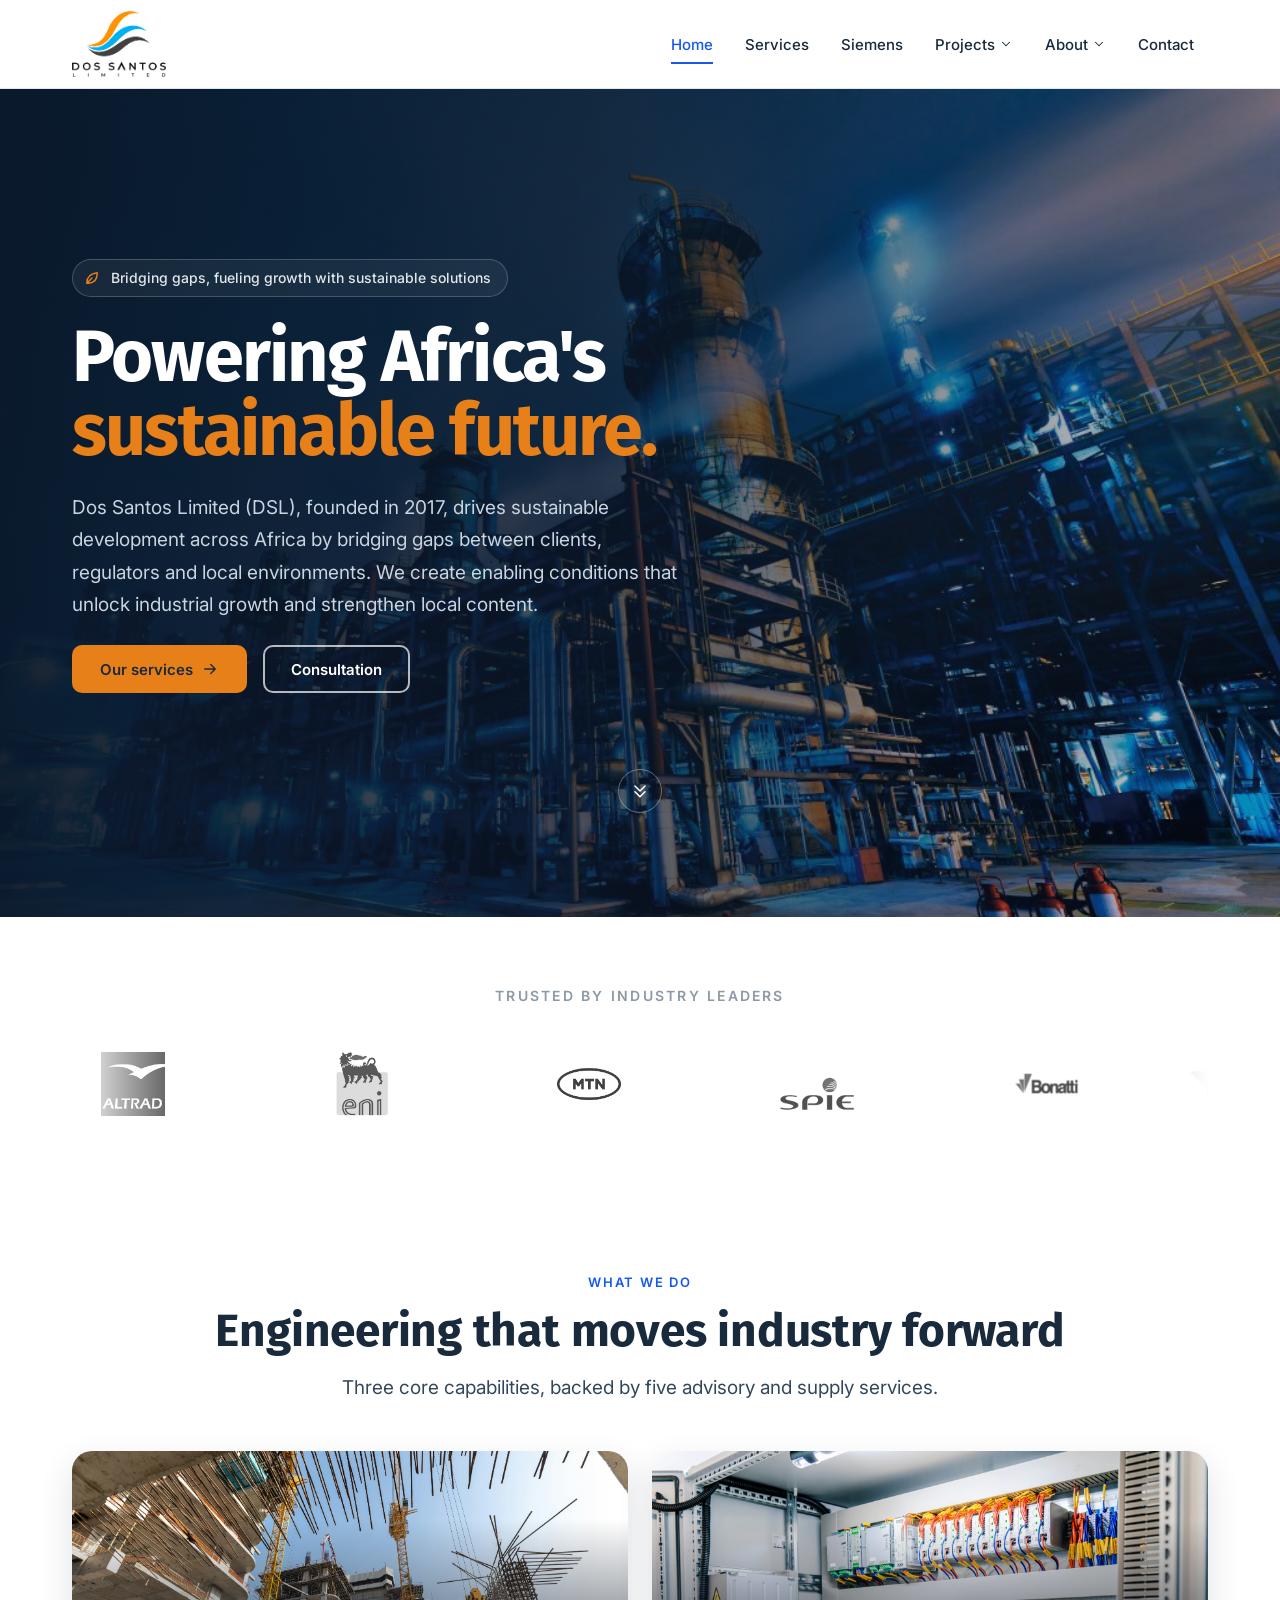
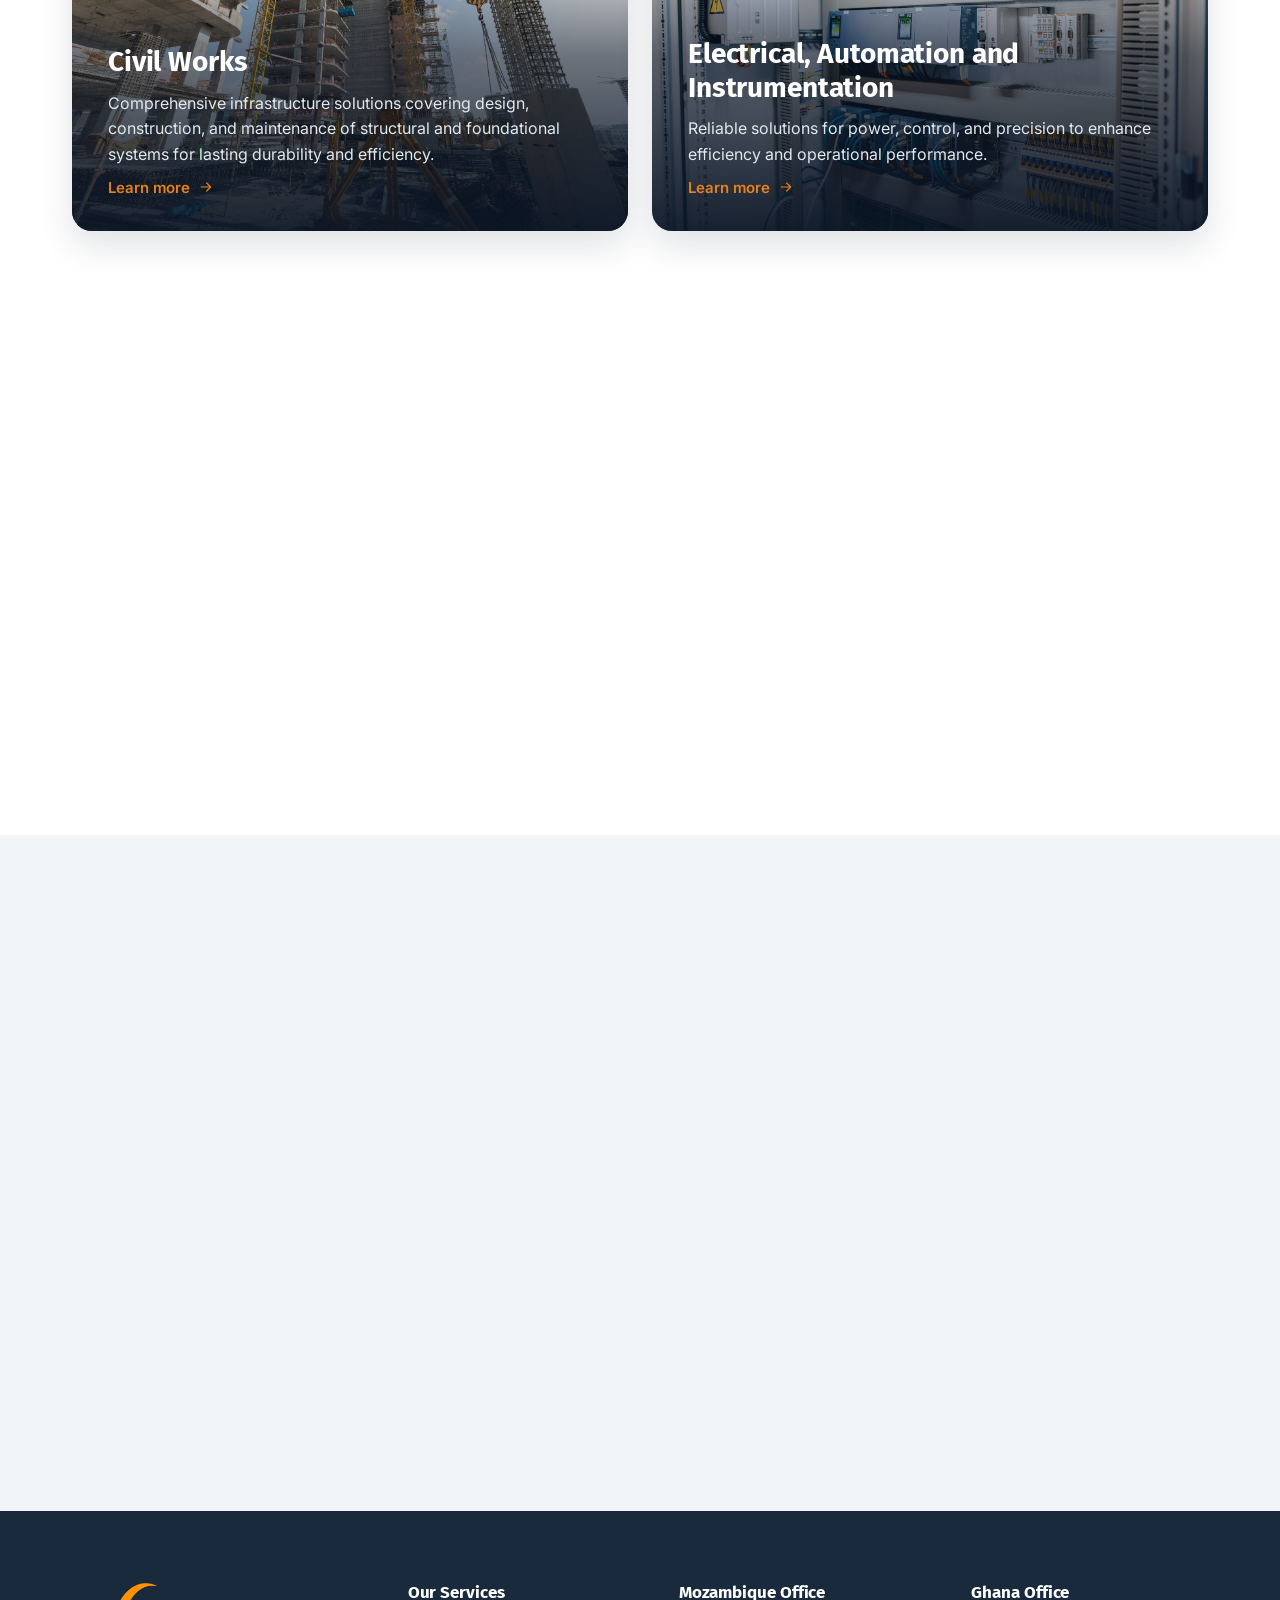
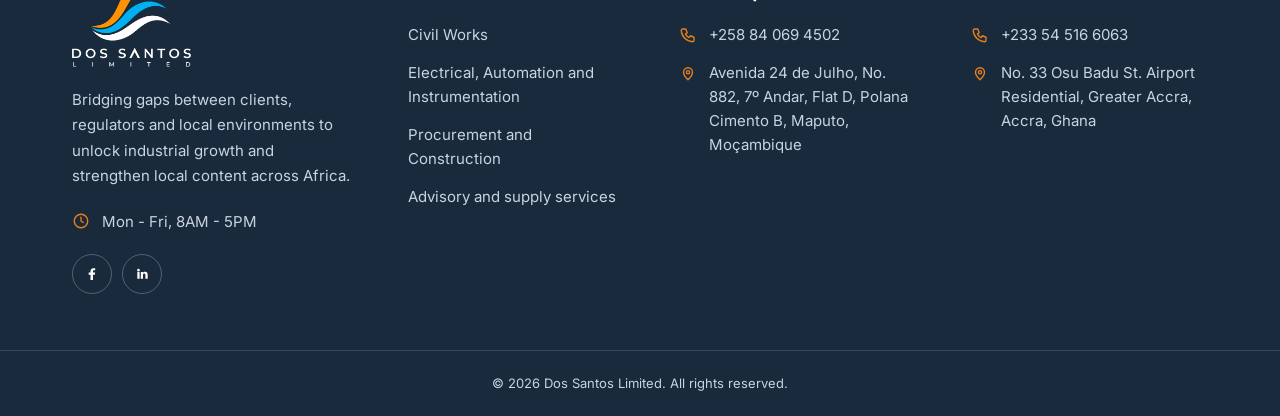
==== commit 83205ed9: "Merge home/remove-stats into main" ====
--- a/index.html
+++ b/index.html
@@ -104,34 +104,7 @@
       </div>
     </div>
 
-    <a class="scroll-cue" href="#stats" aria-label="Scroll down"><svg class="icon" width="20" height="20" viewBox="0 0 24 24" fill="none" stroke="currentColor" stroke-width="1.8" stroke-linecap="round" stroke-linejoin="round" aria-hidden="true"><path d="M6 6l6 6 6-6M6 13l6 6 6-6"/></svg></a>
-  </section>
-
-
-  <!-- ================================================================
-       STATS (hangs over the bottom of the hero)
-       ================================================================ -->
-  <section id="stats">
-    <div class="container">
-      <!-- Same numbers on Home and Projects: if you change one, change both. data-count = the number it counts up to -->
-      <div class="stats stats--overlap reveal">
-        <div class="stat">
-          <span class="stat__icon"><svg class="icon" width="26" height="26" viewBox="0 0 24 24" fill="none" stroke="currentColor" stroke-width="1.8" stroke-linecap="round" stroke-linejoin="round" aria-hidden="true"><path d="M12 3l9 4.5-9 4.5-9-4.5zM3 12l9 4.5 9-4.5M3 16.5l9 4.5 9-4.5"/></svg></span>
-          <span class="stat__number"><span data-count="47">47</span>+</span>
-          <span class="stat__label">Projects</span>
-        </div>
-        <div class="stat">
-          <span class="stat__icon"><svg class="icon" width="26" height="26" viewBox="0 0 24 24" fill="none" stroke="currentColor" stroke-width="1.8" stroke-linecap="round" stroke-linejoin="round" aria-hidden="true"><circle cx="9" cy="8" r="3.2"/><path d="M3 20c0-3.5 2.7-6 6-6s6 2.5 6 6M16 5.5a3 3 0 010 5.5M18 14.5c2 .7 3 2.5 3 5.5"/></svg></span>
-          <span class="stat__number"><span data-count="35">35</span>+</span>
-          <span class="stat__label">Clients</span>
-        </div>
-        <div class="stat">
-          <span class="stat__icon"><svg class="icon" width="26" height="26" viewBox="0 0 24 24" fill="none" stroke="currentColor" stroke-width="1.8" stroke-linecap="round" stroke-linejoin="round" aria-hidden="true"><path d="M3 20h18M6 16l4-5 3 3 5-7"/></svg></span>
-          <span class="stat__number"><span data-count="79">79</span>+</span>
-          <span class="stat__label">Consultations</span>
-        </div>
-      </div>
-    </div>
+    <a class="scroll-cue" href="#trusted" aria-label="Scroll down"><svg class="icon" width="20" height="20" viewBox="0 0 24 24" fill="none" stroke="currentColor" stroke-width="1.8" stroke-linecap="round" stroke-linejoin="round" aria-hidden="true"><path d="M6 6l6 6 6-6M6 13l6 6 6-6"/></svg></a>
   </section>
 
 
@@ -140,7 +113,7 @@
        Drag or swipe it; it keeps moving after you let go.
        Logo files: change src. If a file is missing, the name shows instead.
        ================================================================ -->
-  <section class="trusted">
+  <section class="trusted" id="trusted">
     <div class="container">
       <p class="trusted__title">Trusted by industry leaders</p>
       <div class="logo-strip" aria-label="Our clients">
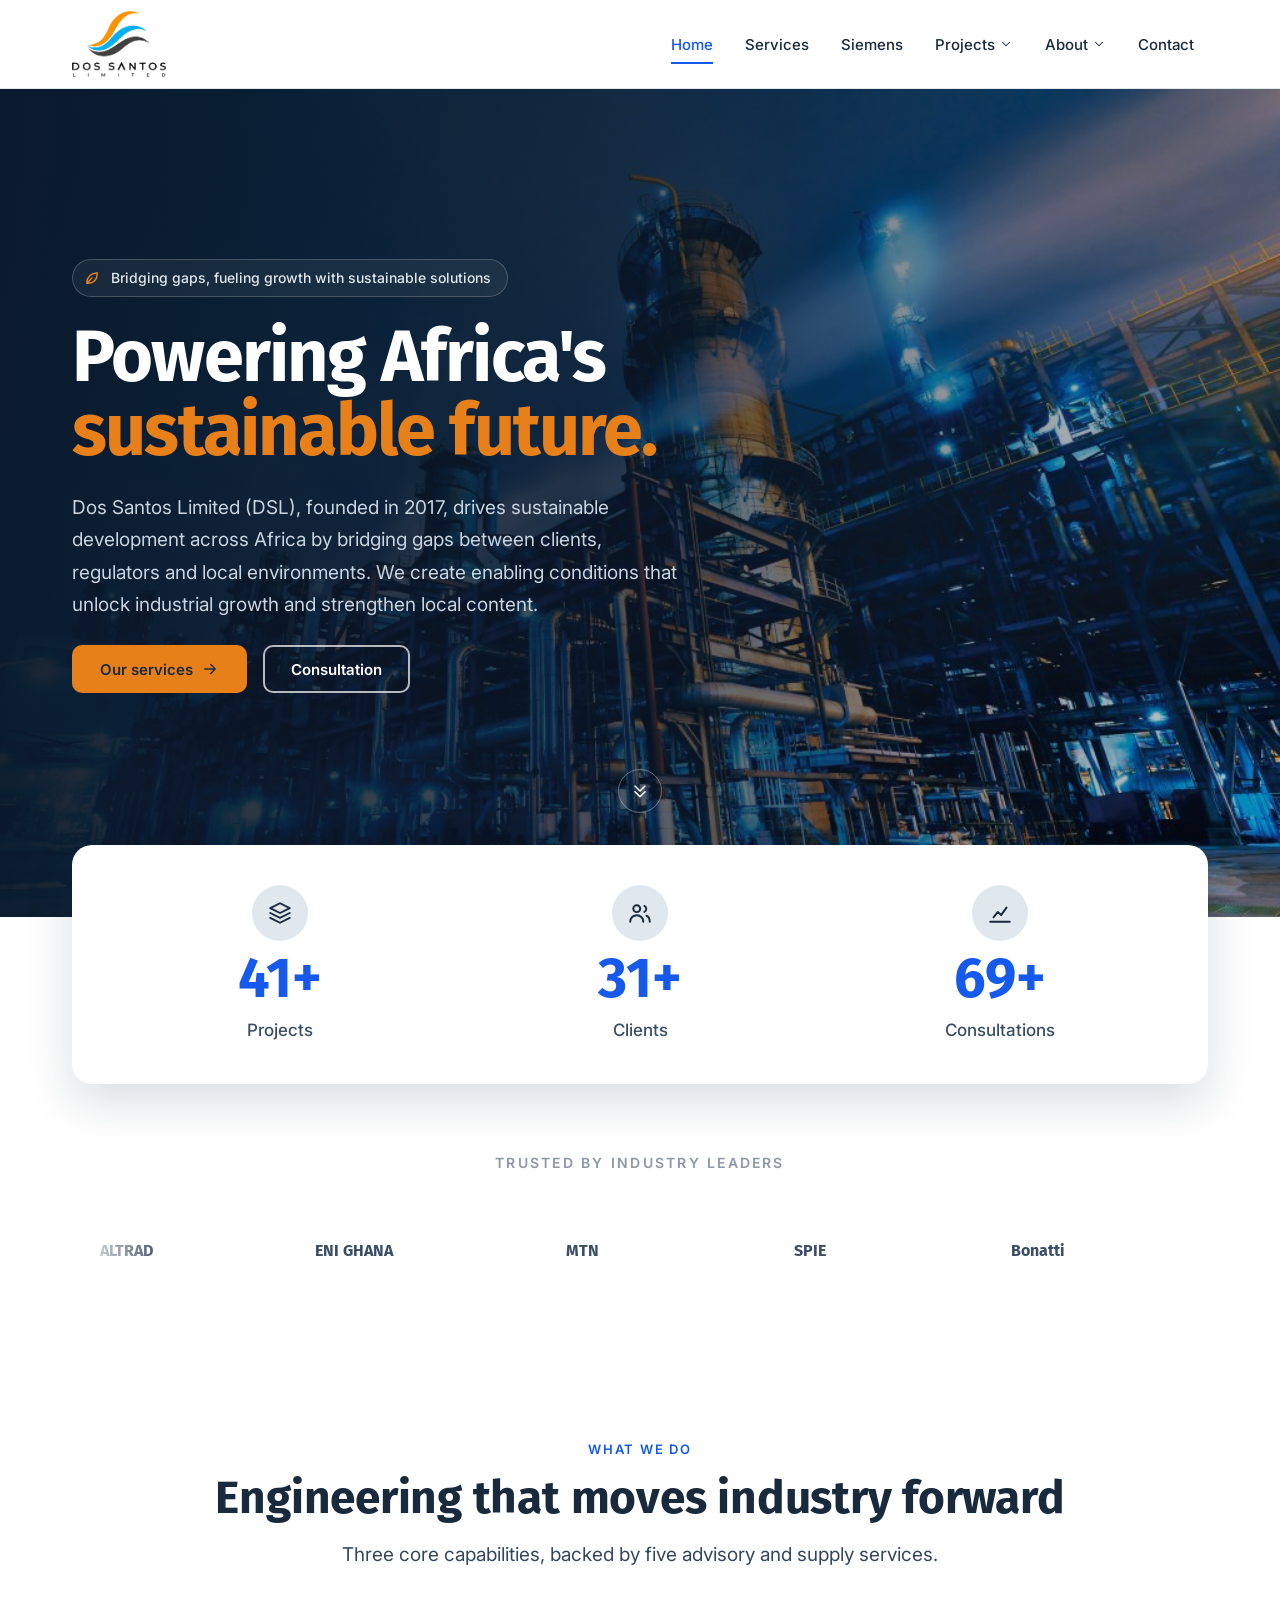
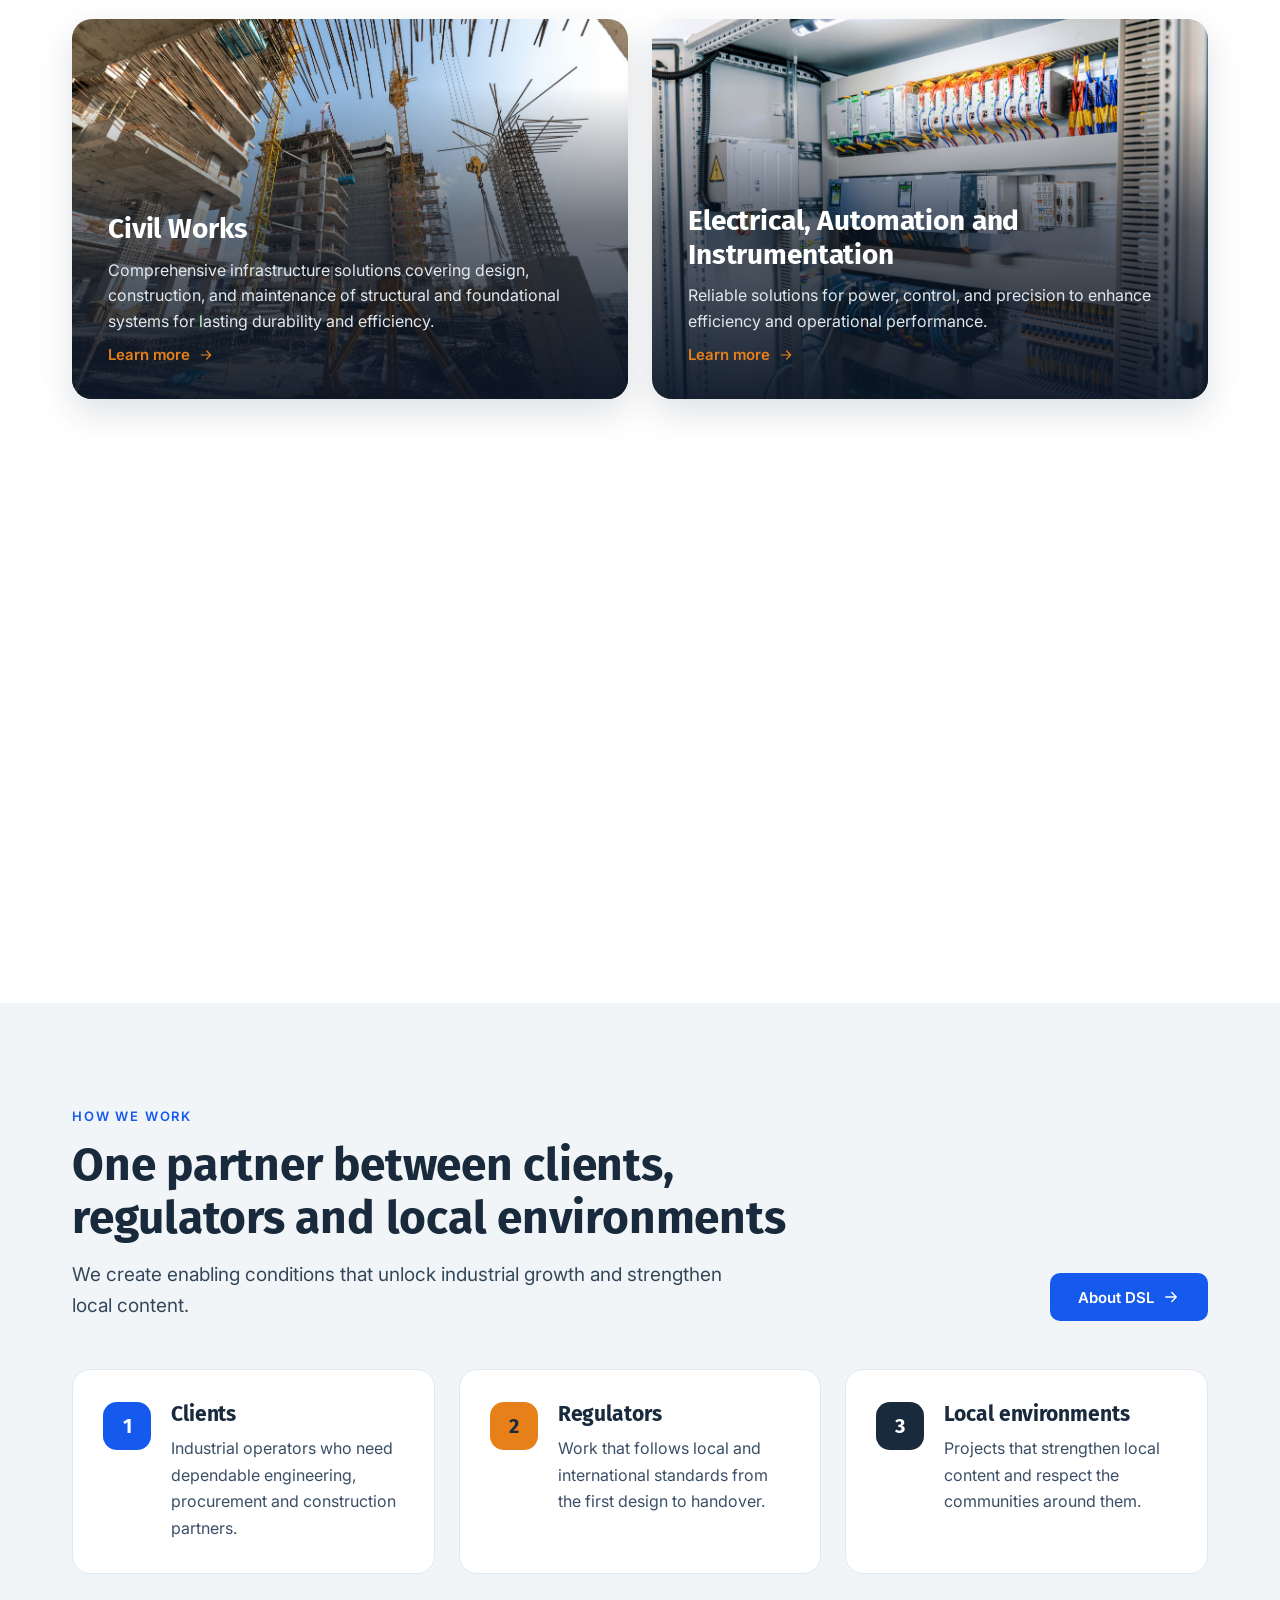
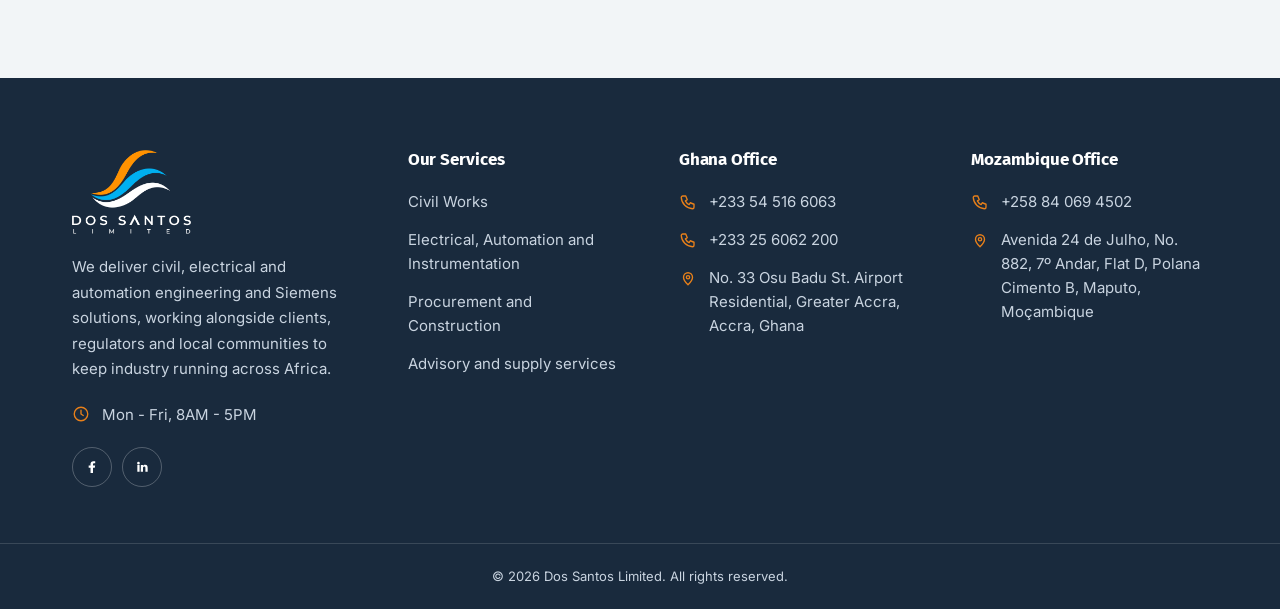
==== commit 57ead20b: "Edits to index and project pages" ====
--- a/index.html
+++ b/index.html
@@ -104,7 +104,34 @@
       </div>
     </div>
 
-    <a class="scroll-cue" href="#trusted" aria-label="Scroll down"><svg class="icon" width="20" height="20" viewBox="0 0 24 24" fill="none" stroke="currentColor" stroke-width="1.8" stroke-linecap="round" stroke-linejoin="round" aria-hidden="true"><path d="M6 6l6 6 6-6M6 13l6 6 6-6"/></svg></a>
+    <a class="scroll-cue" href="#stats" aria-label="Scroll down"><svg class="icon" width="20" height="20" viewBox="0 0 24 24" fill="none" stroke="currentColor" stroke-width="1.8" stroke-linecap="round" stroke-linejoin="round" aria-hidden="true"><path d="M6 6l6 6 6-6M6 13l6 6 6-6"/></svg></a>
+  </section>
+
+
+  <!-- ================================================================
+       STATS (hangs over the bottom of the hero)
+       ================================================================ -->
+  <section id="stats">
+    <div class="container">
+      <!-- Same numbers on Home and Projects: if you change one, change both. data-count = the number it counts up to -->
+      <div class="stats stats--overlap reveal">
+        <div class="stat">
+          <span class="stat__icon"><svg class="icon" width="26" height="26" viewBox="0 0 24 24" fill="none" stroke="currentColor" stroke-width="1.8" stroke-linecap="round" stroke-linejoin="round" aria-hidden="true"><path d="M12 3l9 4.5-9 4.5-9-4.5zM3 12l9 4.5 9-4.5M3 16.5l9 4.5 9-4.5"/></svg></span>
+          <span class="stat__number"><span data-count="47">47</span>+</span>
+          <span class="stat__label">Projects</span>
+        </div>
+        <div class="stat">
+          <span class="stat__icon"><svg class="icon" width="26" height="26" viewBox="0 0 24 24" fill="none" stroke="currentColor" stroke-width="1.8" stroke-linecap="round" stroke-linejoin="round" aria-hidden="true"><circle cx="9" cy="8" r="3.2"/><path d="M3 20c0-3.5 2.7-6 6-6s6 2.5 6 6M16 5.5a3 3 0 010 5.5M18 14.5c2 .7 3 2.5 3 5.5"/></svg></span>
+          <span class="stat__number"><span data-count="35">35</span>+</span>
+          <span class="stat__label">Clients</span>
+        </div>
+        <div class="stat">
+          <span class="stat__icon"><svg class="icon" width="26" height="26" viewBox="0 0 24 24" fill="none" stroke="currentColor" stroke-width="1.8" stroke-linecap="round" stroke-linejoin="round" aria-hidden="true"><path d="M3 20h18M6 16l4-5 3 3 5-7"/></svg></span>
+          <span class="stat__number"><span data-count="79">79</span>+</span>
+          <span class="stat__label">Consultations</span>
+        </div>
+      </div>
+    </div>
   </section>
 
 
@@ -113,21 +140,21 @@
        Drag or swipe it; it keeps moving after you let go.
        Logo files: change src. If a file is missing, the name shows instead.
        ================================================================ -->
-  <section class="trusted" id="trusted">
+  <section class="trusted">
     <div class="container">
       <p class="trusted__title">Trusted by industry leaders</p>
       <div class="logo-strip" aria-label="Our clients">
         <div class="logo-strip__track">
-          <div class="logo-strip__item"><img class="logo-strip__img" src="images/clients/logo_altrad.png" alt="ALTRAD"><span>ALTRAD</span></div>
-          <div class="logo-strip__item"><img class="logo-strip__img" src="images/clients/eni-ghana.jpg" alt="ENI GHANA"><span>ENI GHANA</span></div>
-          <div class="logo-strip__item"><img class="logo-strip__img" src="images/clients/mtn.jpg" alt="MTN"><span>MTN</span></div>
-          <div class="logo-strip__item"><img class="logo-strip__img" src="images/clients/spie-1.png" alt="SPIE"><span>SPIE</span></div>
-          <div class="logo-strip__item"><img class="logo-strip__img" src="images/clients/Bonatti.jpg" alt="Bonatti"><span>Bonatti</span></div>
-          <div class="logo-strip__item"><img class="logo-strip__img" src="images/clients/Technip_fmc.webp" alt="Technip FMC"><span>Technip FMC</span></div>
-          <div class="logo-strip__item"><img class="logo-strip__img" src="images/clients/Gro Alliance.jpg" alt="Gro Alliance"><span>Gro Alliance</span></div>
-          <div class="logo-strip__item"><img class="logo-strip__img" src="images/clients/7-eleven.jpg" alt="7 Eleven"><span>7 Eleven</span></div>
-          <div class="logo-strip__item"><img class="logo-strip__img" src="images/clients/Borri_logo.jpg" alt="Borri"><span>Borri</span></div>
-          <div class="logo-strip__item"><img class="logo-strip__img" src="images/clients/ropetech.png" alt="Ropetech"><span>Ropetech</span></div>
+          <div class="logo-strip__item"><img class="logo-strip__img" src="images/clients/logo_altrad.png" alt="ALTRAD" loading="lazy"><span>ALTRAD</span></div>
+          <div class="logo-strip__item"><img class="logo-strip__img" src="images/clients/eni-ghana.jpg" alt="ENI GHANA" loading="lazy"><span>ENI GHANA</span></div>
+          <div class="logo-strip__item"><img class="logo-strip__img" src="images/clients/mtn.jpg" alt="MTN" loading="lazy"><span>MTN</span></div>
+          <div class="logo-strip__item"><img class="logo-strip__img" src="images/clients/spie-1.png" alt="SPIE" loading="lazy"><span>SPIE</span></div>
+          <div class="logo-strip__item"><img class="logo-strip__img" src="images/clients/Bonatti.jpg" alt="Bonatti" loading="lazy"><span>Bonatti</span></div>
+          <div class="logo-strip__item"><img class="logo-strip__img" src="images/clients/Technip_fmc.webp" alt="Technip FMC" loading="lazy"><span>Technip FMC</span></div>
+          <div class="logo-strip__item"><img class="logo-strip__img" src="images/clients/Gro Alliance.jpg" alt="Gro Alliance" loading="lazy"><span>Gro Alliance</span></div>
+          <div class="logo-strip__item"><img class="logo-strip__img" src="images/clients/7-eleven.jpg" alt="7 Eleven" loading="lazy"><span>7 Eleven</span></div>
+          <div class="logo-strip__item"><img class="logo-strip__img" src="images/clients/Borri_logo.jpg" alt="Borri" loading="lazy"><span>Borri</span></div>
+          <div class="logo-strip__item"><img class="logo-strip__img" src="images/clients/ropetech.png" alt="Ropetech" loading="lazy"><span>Ropetech</span></div>
         </div>
       </div>
     </div>
@@ -324,7 +351,7 @@
   <div class="container footer__grid">
     <div class="footer__brand">
       <a href="index.html" aria-label="Dos Santos Limited, home"><img src="images/site/logo-light.png" alt="Dos Santos Limited" width="168" height="84"></a>
-      <p>Bridging gaps between clients, regulators and local environments to unlock industrial growth and strengthen local content across Africa.</p>
+      <p>We deliver civil, electrical and automation engineering and Siemens solutions, working alongside clients, regulators and local communities to keep industry running across Africa.</p>
       <p class="footer__line"><svg class="icon" width="18" height="18" viewBox="0 0 24 24" fill="none" stroke="currentColor" stroke-width="1.8" stroke-linecap="round" stroke-linejoin="round" aria-hidden="true"><circle cx="12" cy="12" r="9"/><path d="M12 7v5l3 2"/></svg> Mon - Fri, 8AM - 5PM</p>
       <div class="footer__social">
         <!-- Replace # with the company's real page links -->
@@ -341,17 +368,21 @@
       <a href="services.html#advisory">Advisory and supply services</a>
     </div>
 
+    
+    <div class="footer__col">
+      <h4>Ghana Office</h4>
+      <a class="footer__line" href="tel:+233545166063"><svg class="icon" width="18" height="18" viewBox="0 0 24 24" fill="none" stroke="currentColor" stroke-width="1.8" stroke-linecap="round" stroke-linejoin="round" aria-hidden="true"><path d="M5 4h4l2 5-2.5 1.5a11 11 0 005 5L15 13l5 2v4a2 2 0 01-2 2A16 16 0 013 6a2 2 0 012-2z"/></svg> +233 54 516 6063</a>
+      <a class="footer__line" href="tel:+233256062200"><svg class="icon" width="18" height="18" viewBox="0 0 24 24" fill="none" stroke="currentColor" stroke-width="1.8" stroke-linecap="round" stroke-linejoin="round" aria-hidden="true"><path d="M5 4h4l2 5-2.5 1.5a11 11 0 005 5L15 13l5 2v4a2 2 0 01-2 2A16 16 0 013 6a2 2 0 012-2z"/></svg> +233 25 6062 200</a>
+      <p class="footer__line"><svg class="icon" width="18" height="18" viewBox="0 0 24 24" fill="none" stroke="currentColor" stroke-width="1.8" stroke-linecap="round" stroke-linejoin="round" aria-hidden="true"><path d="M12 21s-6-5.5-6-10a6 6 0 0112 0c0 4.5-6 10-6 10z"/><circle cx="12" cy="11" r="2.2"/></svg> No. 33 Osu Badu St. Airport Residential, Greater Accra, Accra, Ghana</p>
+    </div>
+    
+    
     <div class="footer__col">
       <h4>Mozambique Office</h4>
       <a class="footer__line" href="tel:+258840694502"><svg class="icon" width="18" height="18" viewBox="0 0 24 24" fill="none" stroke="currentColor" stroke-width="1.8" stroke-linecap="round" stroke-linejoin="round" aria-hidden="true"><path d="M5 4h4l2 5-2.5 1.5a11 11 0 005 5L15 13l5 2v4a2 2 0 01-2 2A16 16 0 013 6a2 2 0 012-2z"/></svg> +258 84 069 4502</a>
       <p class="footer__line"><svg class="icon" width="18" height="18" viewBox="0 0 24 24" fill="none" stroke="currentColor" stroke-width="1.8" stroke-linecap="round" stroke-linejoin="round" aria-hidden="true"><path d="M12 21s-6-5.5-6-10a6 6 0 0112 0c0 4.5-6 10-6 10z"/><circle cx="12" cy="11" r="2.2"/></svg> Avenida 24 de Julho, No. 882, 7º Andar, Flat D, Polana Cimento B, Maputo, Moçambique</p>
     </div>
 
-    <div class="footer__col">
-      <h4>Ghana Office</h4>
-      <a class="footer__line" href="tel:+233545166063"><svg class="icon" width="18" height="18" viewBox="0 0 24 24" fill="none" stroke="currentColor" stroke-width="1.8" stroke-linecap="round" stroke-linejoin="round" aria-hidden="true"><path d="M5 4h4l2 5-2.5 1.5a11 11 0 005 5L15 13l5 2v4a2 2 0 01-2 2A16 16 0 013 6a2 2 0 012-2z"/></svg> +233 54 516 6063</a>
-      <p class="footer__line"><svg class="icon" width="18" height="18" viewBox="0 0 24 24" fill="none" stroke="currentColor" stroke-width="1.8" stroke-linecap="round" stroke-linejoin="round" aria-hidden="true"><path d="M12 21s-6-5.5-6-10a6 6 0 0112 0c0 4.5-6 10-6 10z"/><circle cx="12" cy="11" r="2.2"/></svg> No. 33 Osu Badu St. Airport Residential, Greater Accra, Accra, Ghana</p>
-    </div>
   </div>
   <div class="footer__bottom">
     <div class="container">© <span data-year>2026</span> Dos Santos Limited. All rights reserved.</div>
--- a/css/components.css
+++ b/css/components.css
@@ -1,7 +1,7 @@
 /* =====================================================================
    COMPONENTS.CSS
    Reusable building blocks (used on more than one page or likely to be):
-      1. Stats card (Home and Projects)
+      1. Stats card (Projects)
       2. Logo strip (moving client logos, drag to scroll)
       3. Photo cards (Home "What we do")
       4. Engineering cards (Services)
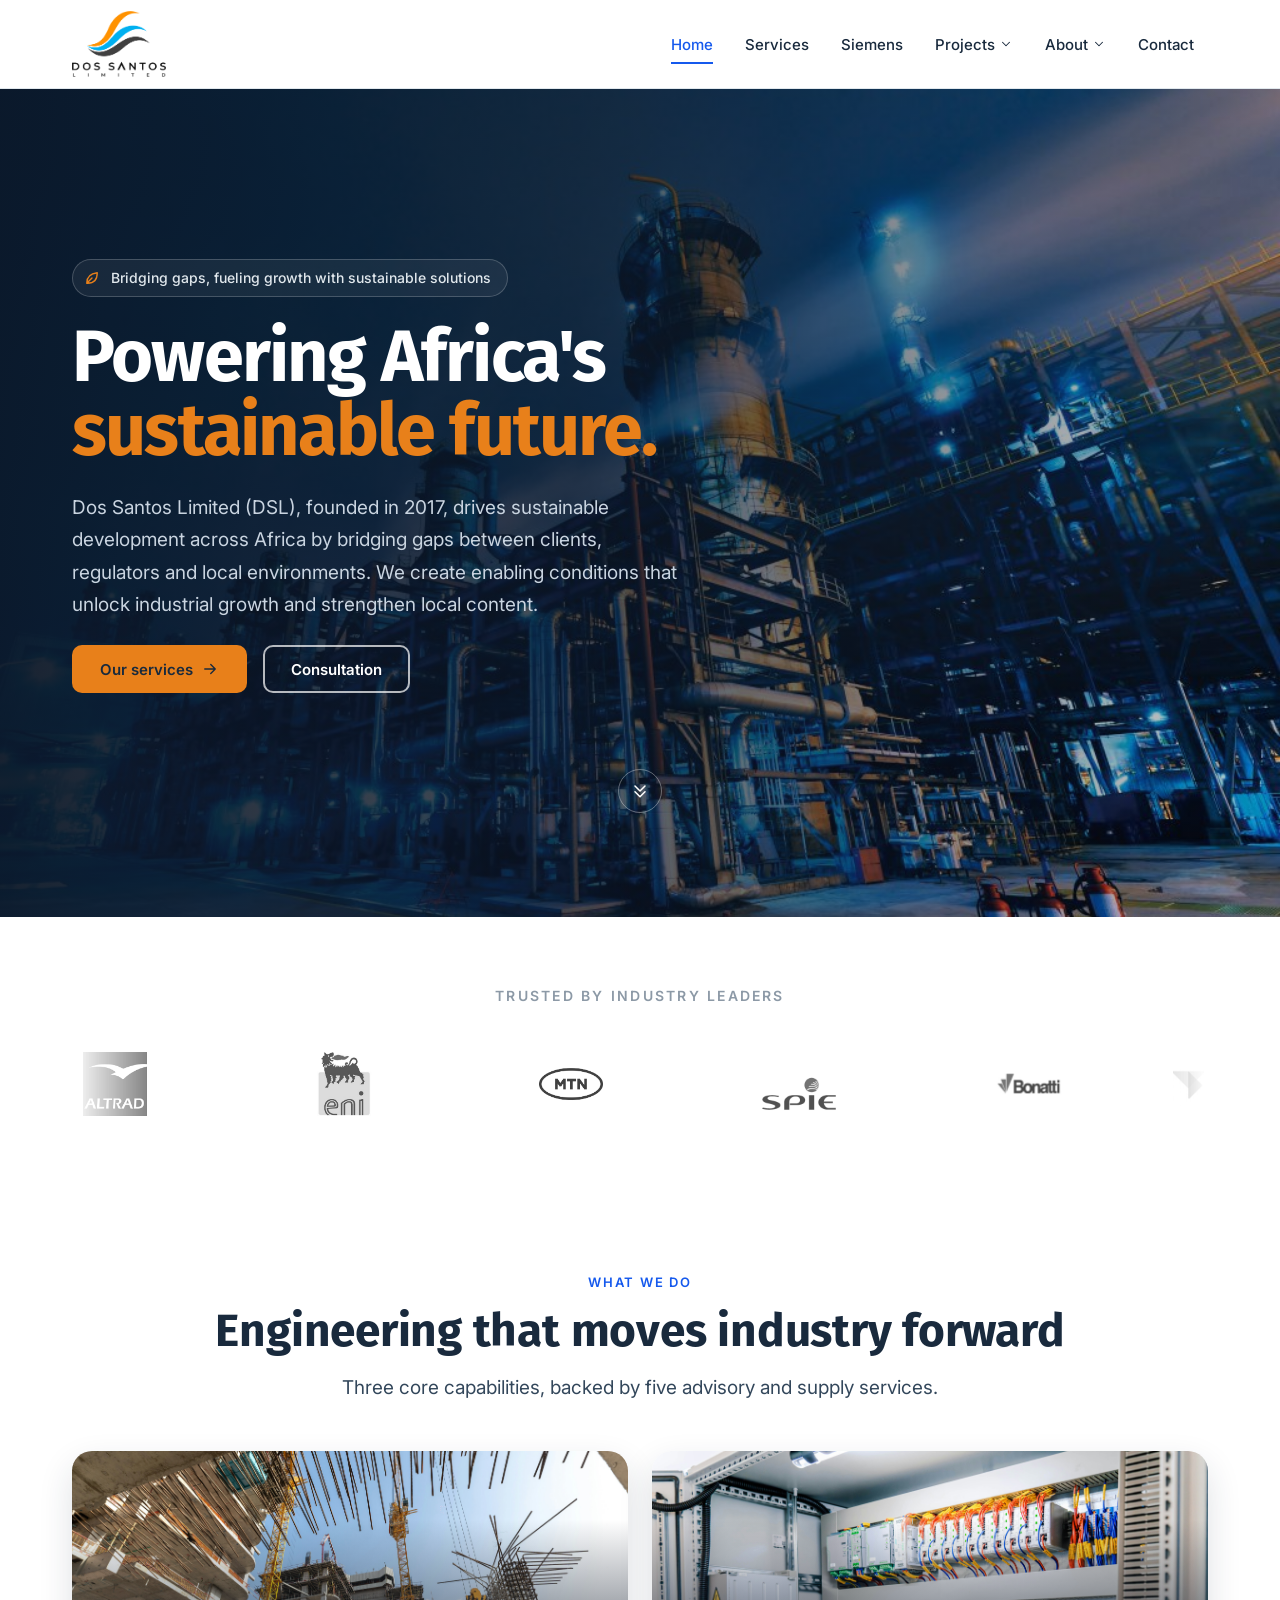
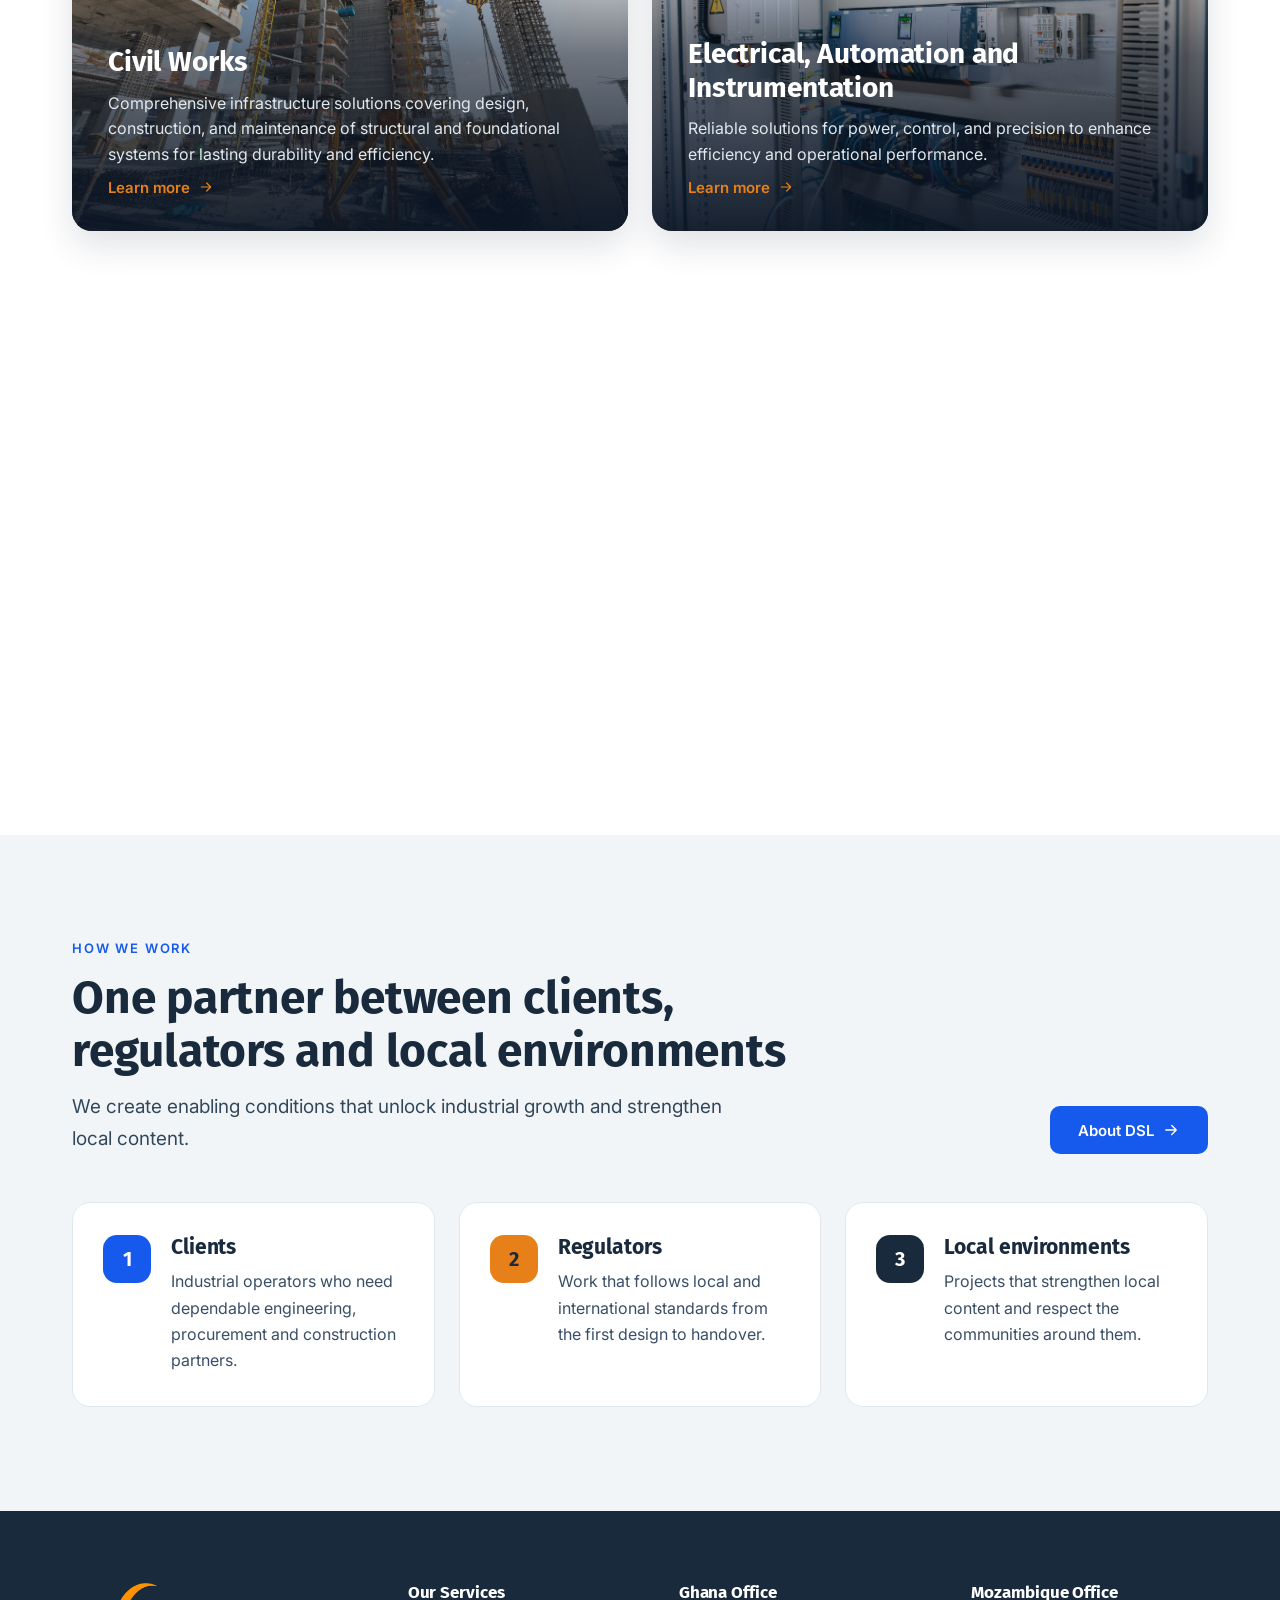
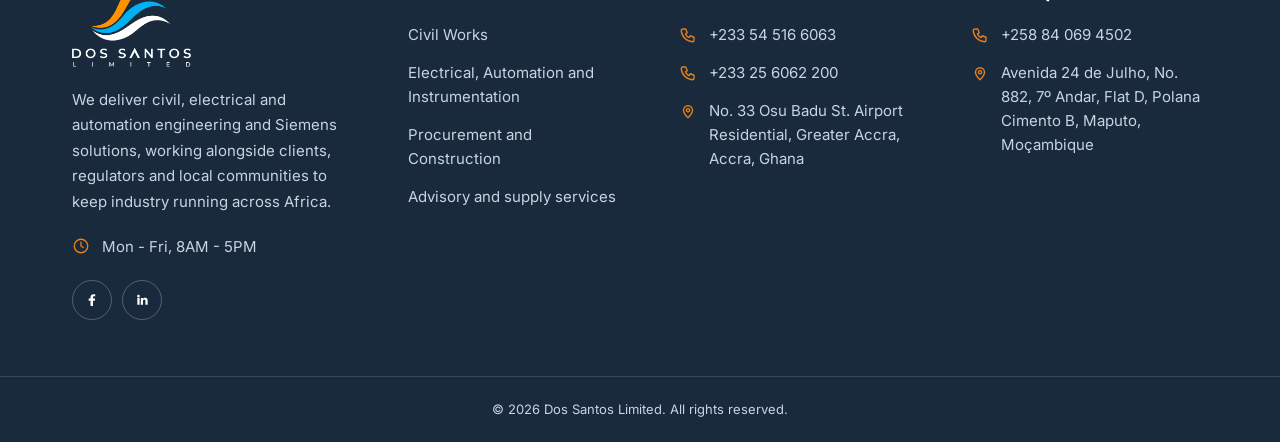
==== commit 2b30ac9b: "Merge branch 'main' of https://github.com/Awuah-Baah22/dsl-website" ====
--- a/index.html
+++ b/index.html
@@ -104,34 +104,7 @@
       </div>
     </div>
 
-    <a class="scroll-cue" href="#stats" aria-label="Scroll down"><svg class="icon" width="20" height="20" viewBox="0 0 24 24" fill="none" stroke="currentColor" stroke-width="1.8" stroke-linecap="round" stroke-linejoin="round" aria-hidden="true"><path d="M6 6l6 6 6-6M6 13l6 6 6-6"/></svg></a>
-  </section>
-
-
-  <!-- ================================================================
-       STATS (hangs over the bottom of the hero)
-       ================================================================ -->
-  <section id="stats">
-    <div class="container">
-      <!-- Same numbers on Home and Projects: if you change one, change both. data-count = the number it counts up to -->
-      <div class="stats stats--overlap reveal">
-        <div class="stat">
-          <span class="stat__icon"><svg class="icon" width="26" height="26" viewBox="0 0 24 24" fill="none" stroke="currentColor" stroke-width="1.8" stroke-linecap="round" stroke-linejoin="round" aria-hidden="true"><path d="M12 3l9 4.5-9 4.5-9-4.5zM3 12l9 4.5 9-4.5M3 16.5l9 4.5 9-4.5"/></svg></span>
-          <span class="stat__number"><span data-count="47">47</span>+</span>
-          <span class="stat__label">Projects</span>
-        </div>
-        <div class="stat">
-          <span class="stat__icon"><svg class="icon" width="26" height="26" viewBox="0 0 24 24" fill="none" stroke="currentColor" stroke-width="1.8" stroke-linecap="round" stroke-linejoin="round" aria-hidden="true"><circle cx="9" cy="8" r="3.2"/><path d="M3 20c0-3.5 2.7-6 6-6s6 2.5 6 6M16 5.5a3 3 0 010 5.5M18 14.5c2 .7 3 2.5 3 5.5"/></svg></span>
-          <span class="stat__number"><span data-count="35">35</span>+</span>
-          <span class="stat__label">Clients</span>
-        </div>
-        <div class="stat">
-          <span class="stat__icon"><svg class="icon" width="26" height="26" viewBox="0 0 24 24" fill="none" stroke="currentColor" stroke-width="1.8" stroke-linecap="round" stroke-linejoin="round" aria-hidden="true"><path d="M3 20h18M6 16l4-5 3 3 5-7"/></svg></span>
-          <span class="stat__number"><span data-count="79">79</span>+</span>
-          <span class="stat__label">Consultations</span>
-        </div>
-      </div>
-    </div>
+    <a class="scroll-cue" href="#trusted" aria-label="Scroll down"><svg class="icon" width="20" height="20" viewBox="0 0 24 24" fill="none" stroke="currentColor" stroke-width="1.8" stroke-linecap="round" stroke-linejoin="round" aria-hidden="true"><path d="M6 6l6 6 6-6M6 13l6 6 6-6"/></svg></a>
   </section>
 
 
@@ -140,21 +113,21 @@
        Drag or swipe it; it keeps moving after you let go.
        Logo files: change src. If a file is missing, the name shows instead.
        ================================================================ -->
-  <section class="trusted">
+  <section class="trusted" id="trusted">
     <div class="container">
       <p class="trusted__title">Trusted by industry leaders</p>
       <div class="logo-strip" aria-label="Our clients">
         <div class="logo-strip__track">
-          <div class="logo-strip__item"><img class="logo-strip__img" src="images/clients/logo_altrad.png" alt="ALTRAD" loading="lazy"><span>ALTRAD</span></div>
-          <div class="logo-strip__item"><img class="logo-strip__img" src="images/clients/eni-ghana.jpg" alt="ENI GHANA" loading="lazy"><span>ENI GHANA</span></div>
-          <div class="logo-strip__item"><img class="logo-strip__img" src="images/clients/mtn.jpg" alt="MTN" loading="lazy"><span>MTN</span></div>
-          <div class="logo-strip__item"><img class="logo-strip__img" src="images/clients/spie-1.png" alt="SPIE" loading="lazy"><span>SPIE</span></div>
-          <div class="logo-strip__item"><img class="logo-strip__img" src="images/clients/Bonatti.jpg" alt="Bonatti" loading="lazy"><span>Bonatti</span></div>
-          <div class="logo-strip__item"><img class="logo-strip__img" src="images/clients/Technip_fmc.webp" alt="Technip FMC" loading="lazy"><span>Technip FMC</span></div>
-          <div class="logo-strip__item"><img class="logo-strip__img" src="images/clients/Gro Alliance.jpg" alt="Gro Alliance" loading="lazy"><span>Gro Alliance</span></div>
-          <div class="logo-strip__item"><img class="logo-strip__img" src="images/clients/7-eleven.jpg" alt="7 Eleven" loading="lazy"><span>7 Eleven</span></div>
-          <div class="logo-strip__item"><img class="logo-strip__img" src="images/clients/Borri_logo.jpg" alt="Borri" loading="lazy"><span>Borri</span></div>
-          <div class="logo-strip__item"><img class="logo-strip__img" src="images/clients/ropetech.png" alt="Ropetech" loading="lazy"><span>Ropetech</span></div>
+          <div class="logo-strip__item"><img class="logo-strip__img" src="images/clients/logo_altrad.png" alt="ALTRAD"><span>ALTRAD</span></div>
+          <div class="logo-strip__item"><img class="logo-strip__img" src="images/clients/eni-ghana.jpg" alt="ENI GHANA"><span>ENI GHANA</span></div>
+          <div class="logo-strip__item"><img class="logo-strip__img" src="images/clients/mtn.jpg" alt="MTN"><span>MTN</span></div>
+          <div class="logo-strip__item"><img class="logo-strip__img" src="images/clients/spie-1.png" alt="SPIE"><span>SPIE</span></div>
+          <div class="logo-strip__item"><img class="logo-strip__img" src="images/clients/Bonatti.jpg" alt="Bonatti"><span>Bonatti</span></div>
+          <div class="logo-strip__item"><img class="logo-strip__img" src="images/clients/Technip_fmc.webp" alt="Technip FMC"><span>Technip FMC</span></div>
+          <div class="logo-strip__item"><img class="logo-strip__img" src="images/clients/Gro Alliance.jpg" alt="Gro Alliance"><span>Gro Alliance</span></div>
+          <div class="logo-strip__item"><img class="logo-strip__img" src="images/clients/7-eleven.jpg" alt="7 Eleven"><span>7 Eleven</span></div>
+          <div class="logo-strip__item"><img class="logo-strip__img" src="images/clients/Borri_logo.jpg" alt="Borri"><span>Borri</span></div>
+          <div class="logo-strip__item"><img class="logo-strip__img" src="images/clients/ropetech.png" alt="Ropetech"><span>Ropetech</span></div>
         </div>
       </div>
     </div>
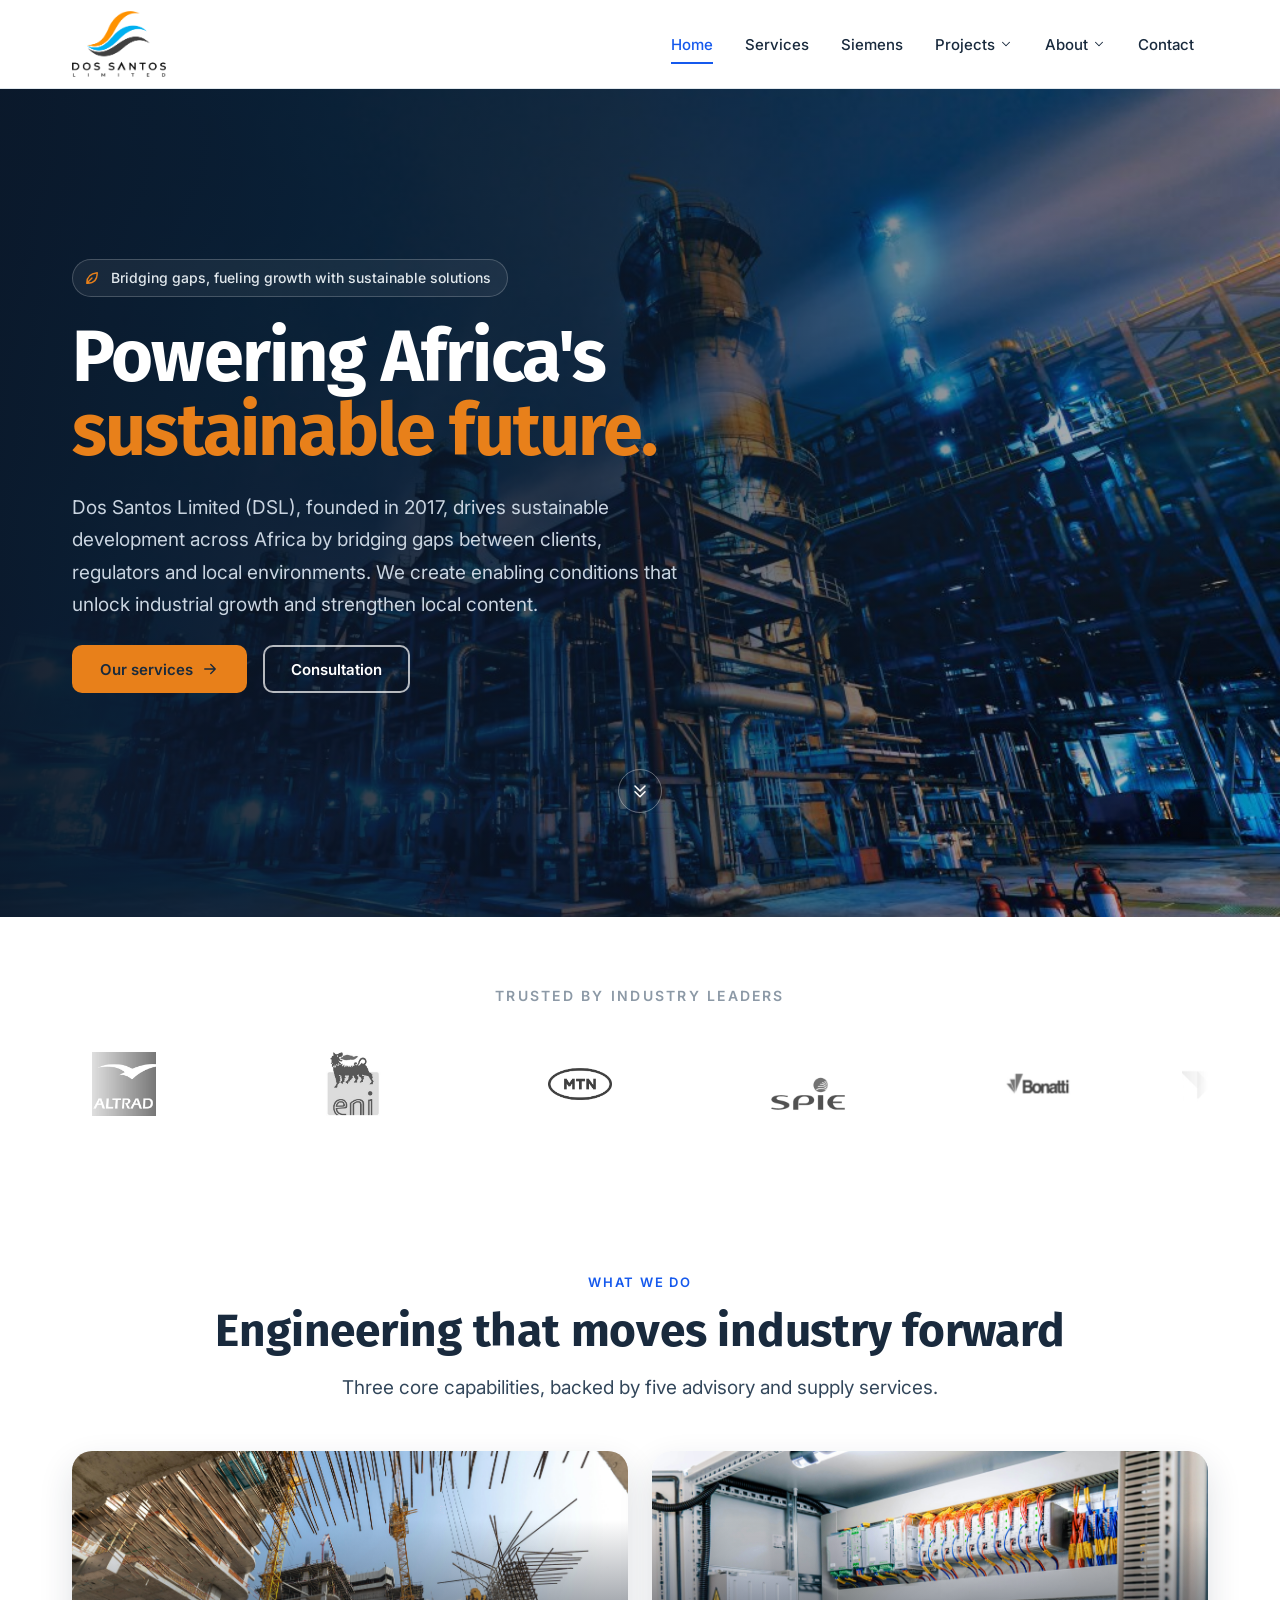
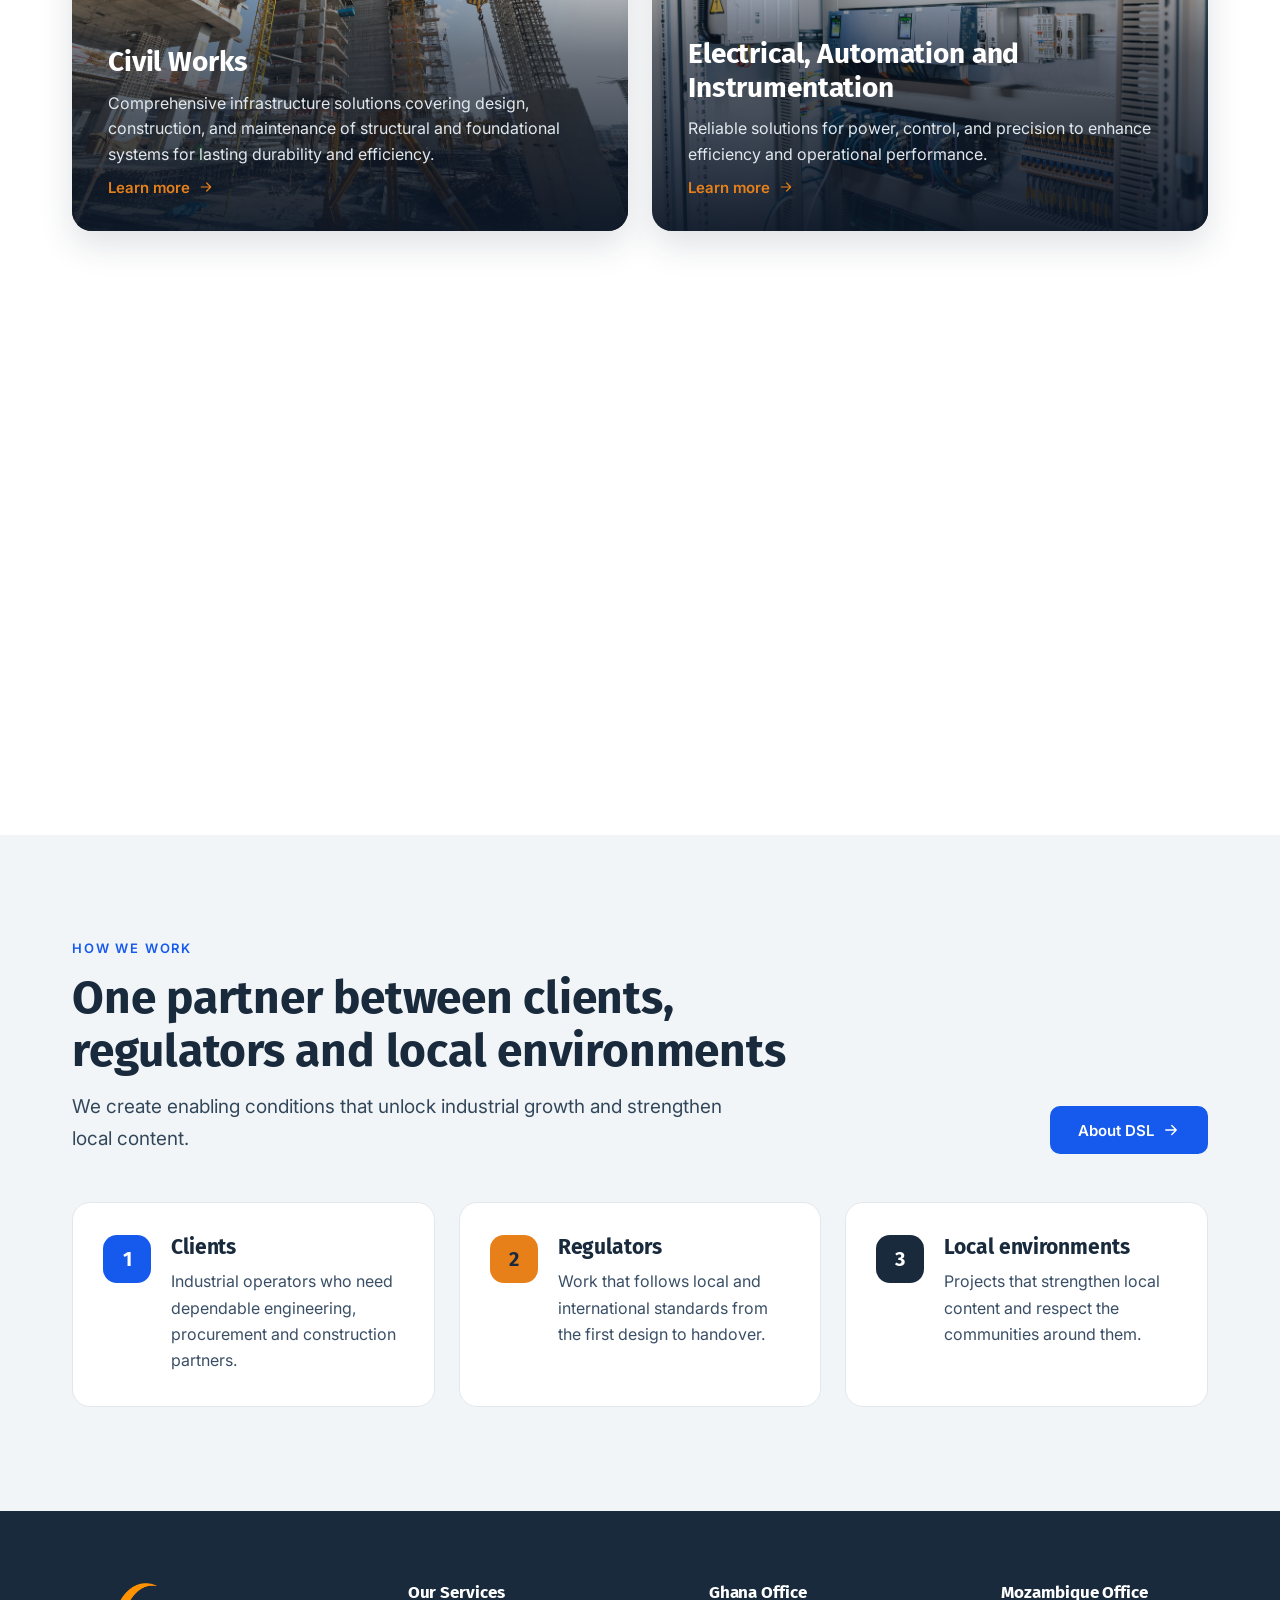
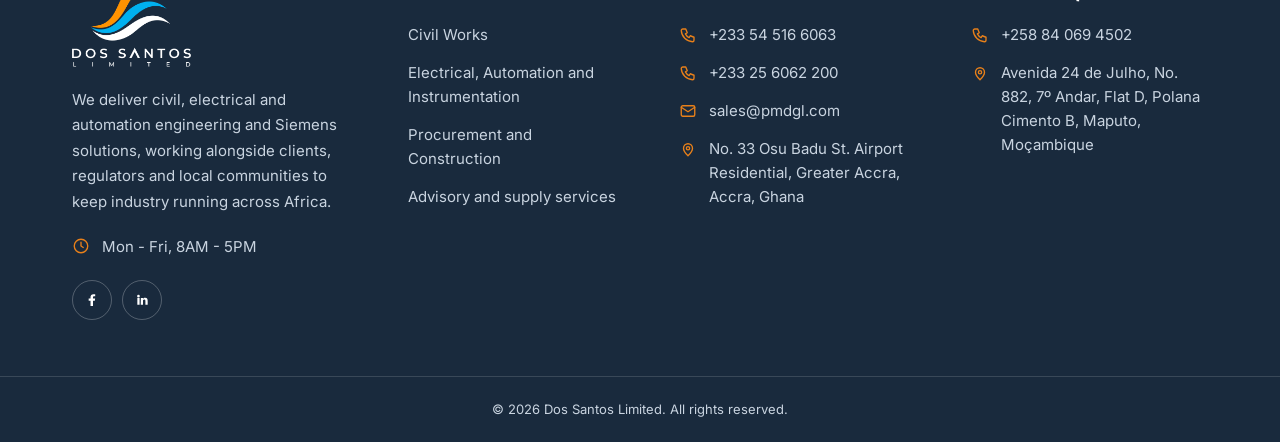
==== commit b9c9d0da: "Footer: align office headings with text, add sales email - Ghana/Mozambique Office headings now star" ====
--- a/index.html
+++ b/index.html
@@ -232,7 +232,7 @@
         <h2>Selected projects</h2>
       </div>
 
-   
+
       <!-- <div class="project-grid">
         <article class="project-card reveal">
           <div class="project-card__media photo-placeholder"><img data-slot src="images/projects/selected-project-1.jpg" alt="[Project name]" loading="lazy"></div>
@@ -341,16 +341,15 @@
       <a href="services.html#advisory">Advisory and supply services</a>
     </div>
 
-    
-    <div class="footer__col">
+    <div class="footer__col footer__col--office">
       <h4>Ghana Office</h4>
       <a class="footer__line" href="tel:+233545166063"><svg class="icon" width="18" height="18" viewBox="0 0 24 24" fill="none" stroke="currentColor" stroke-width="1.8" stroke-linecap="round" stroke-linejoin="round" aria-hidden="true"><path d="M5 4h4l2 5-2.5 1.5a11 11 0 005 5L15 13l5 2v4a2 2 0 01-2 2A16 16 0 013 6a2 2 0 012-2z"/></svg> +233 54 516 6063</a>
       <a class="footer__line" href="tel:+233256062200"><svg class="icon" width="18" height="18" viewBox="0 0 24 24" fill="none" stroke="currentColor" stroke-width="1.8" stroke-linecap="round" stroke-linejoin="round" aria-hidden="true"><path d="M5 4h4l2 5-2.5 1.5a11 11 0 005 5L15 13l5 2v4a2 2 0 01-2 2A16 16 0 013 6a2 2 0 012-2z"/></svg> +233 25 6062 200</a>
+      <a class="footer__line" href="mailto:sales@pmdgl.com"><svg class="icon" width="18" height="18" viewBox="0 0 24 24" fill="none" stroke="currentColor" stroke-width="1.8" stroke-linecap="round" stroke-linejoin="round" aria-hidden="true"><rect x="3" y="5" width="18" height="14" rx="2"/><path d="M3 7l9 6 9-6"/></svg> sales@pmdgl.com</a>
       <p class="footer__line"><svg class="icon" width="18" height="18" viewBox="0 0 24 24" fill="none" stroke="currentColor" stroke-width="1.8" stroke-linecap="round" stroke-linejoin="round" aria-hidden="true"><path d="M12 21s-6-5.5-6-10a6 6 0 0112 0c0 4.5-6 10-6 10z"/><circle cx="12" cy="11" r="2.2"/></svg> No. 33 Osu Badu St. Airport Residential, Greater Accra, Accra, Ghana</p>
     </div>
-    
-    
-    <div class="footer__col">
+
+    <div class="footer__col footer__col--office">
       <h4>Mozambique Office</h4>
       <a class="footer__line" href="tel:+258840694502"><svg class="icon" width="18" height="18" viewBox="0 0 24 24" fill="none" stroke="currentColor" stroke-width="1.8" stroke-linecap="round" stroke-linejoin="round" aria-hidden="true"><path d="M5 4h4l2 5-2.5 1.5a11 11 0 005 5L15 13l5 2v4a2 2 0 01-2 2A16 16 0 013 6a2 2 0 012-2z"/></svg> +258 84 069 4502</a>
       <p class="footer__line"><svg class="icon" width="18" height="18" viewBox="0 0 24 24" fill="none" stroke="currentColor" stroke-width="1.8" stroke-linecap="round" stroke-linejoin="round" aria-hidden="true"><path d="M12 21s-6-5.5-6-10a6 6 0 0112 0c0 4.5-6 10-6 10z"/><circle cx="12" cy="11" r="2.2"/></svg> Avenida 24 de Julho, No. 882, 7º Andar, Flat D, Polana Cimento B, Maputo, Moçambique</p>
--- a/css/layout.css
+++ b/css/layout.css
@@ -187,8 +187,12 @@
 .footer__col h4 { color: var(--white); font-size: 17px; margin-bottom: 6px; }
 .footer__col a, .footer__line { color: #C9D4E0; text-decoration: none; line-height: 1.6; }
 .footer__col a:hover { color: var(--white); }
-.footer__line { display: flex; gap: 12px; align-items: flex-start; }
-.footer__line .icon { color: var(--orange); margin-top: 3px; }
+/* Icon lines (phone, email, address): icon on the left, text beside it */
+.site-footer { --footer-icon: 18px; --footer-icon-gap: 12px; }
+.footer__line { display: flex; gap: var(--footer-icon-gap); align-items: flex-start; }
+.footer__line .icon { width: var(--footer-icon); height: var(--footer-icon); color: var(--orange); margin-top: 3px; }
+/* Office headings start where the text starts, not where the icon starts */
+.footer__col--office h4 { padding-left: calc(var(--footer-icon) + var(--footer-icon-gap)); }
 .footer__social { display: flex; gap: 10px; }
 .social-btn {
   width: 40px; height: 40px;
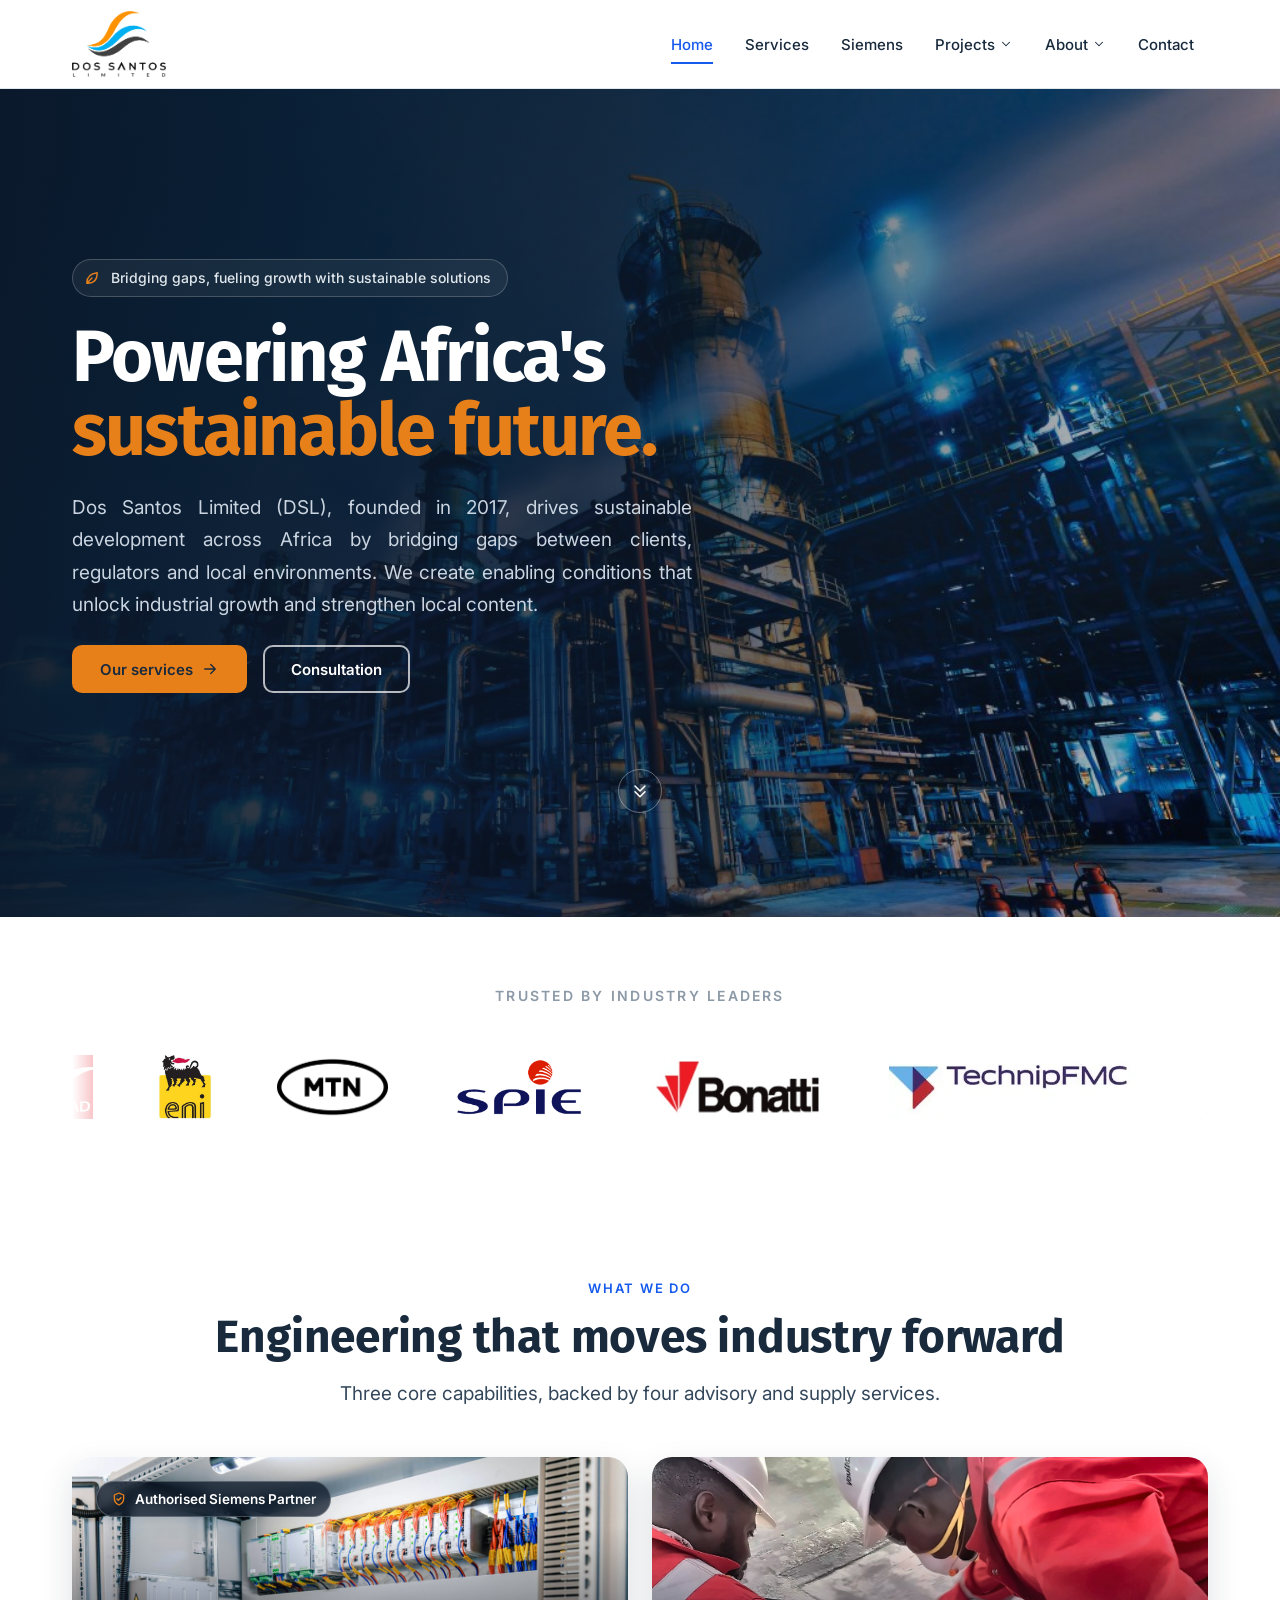
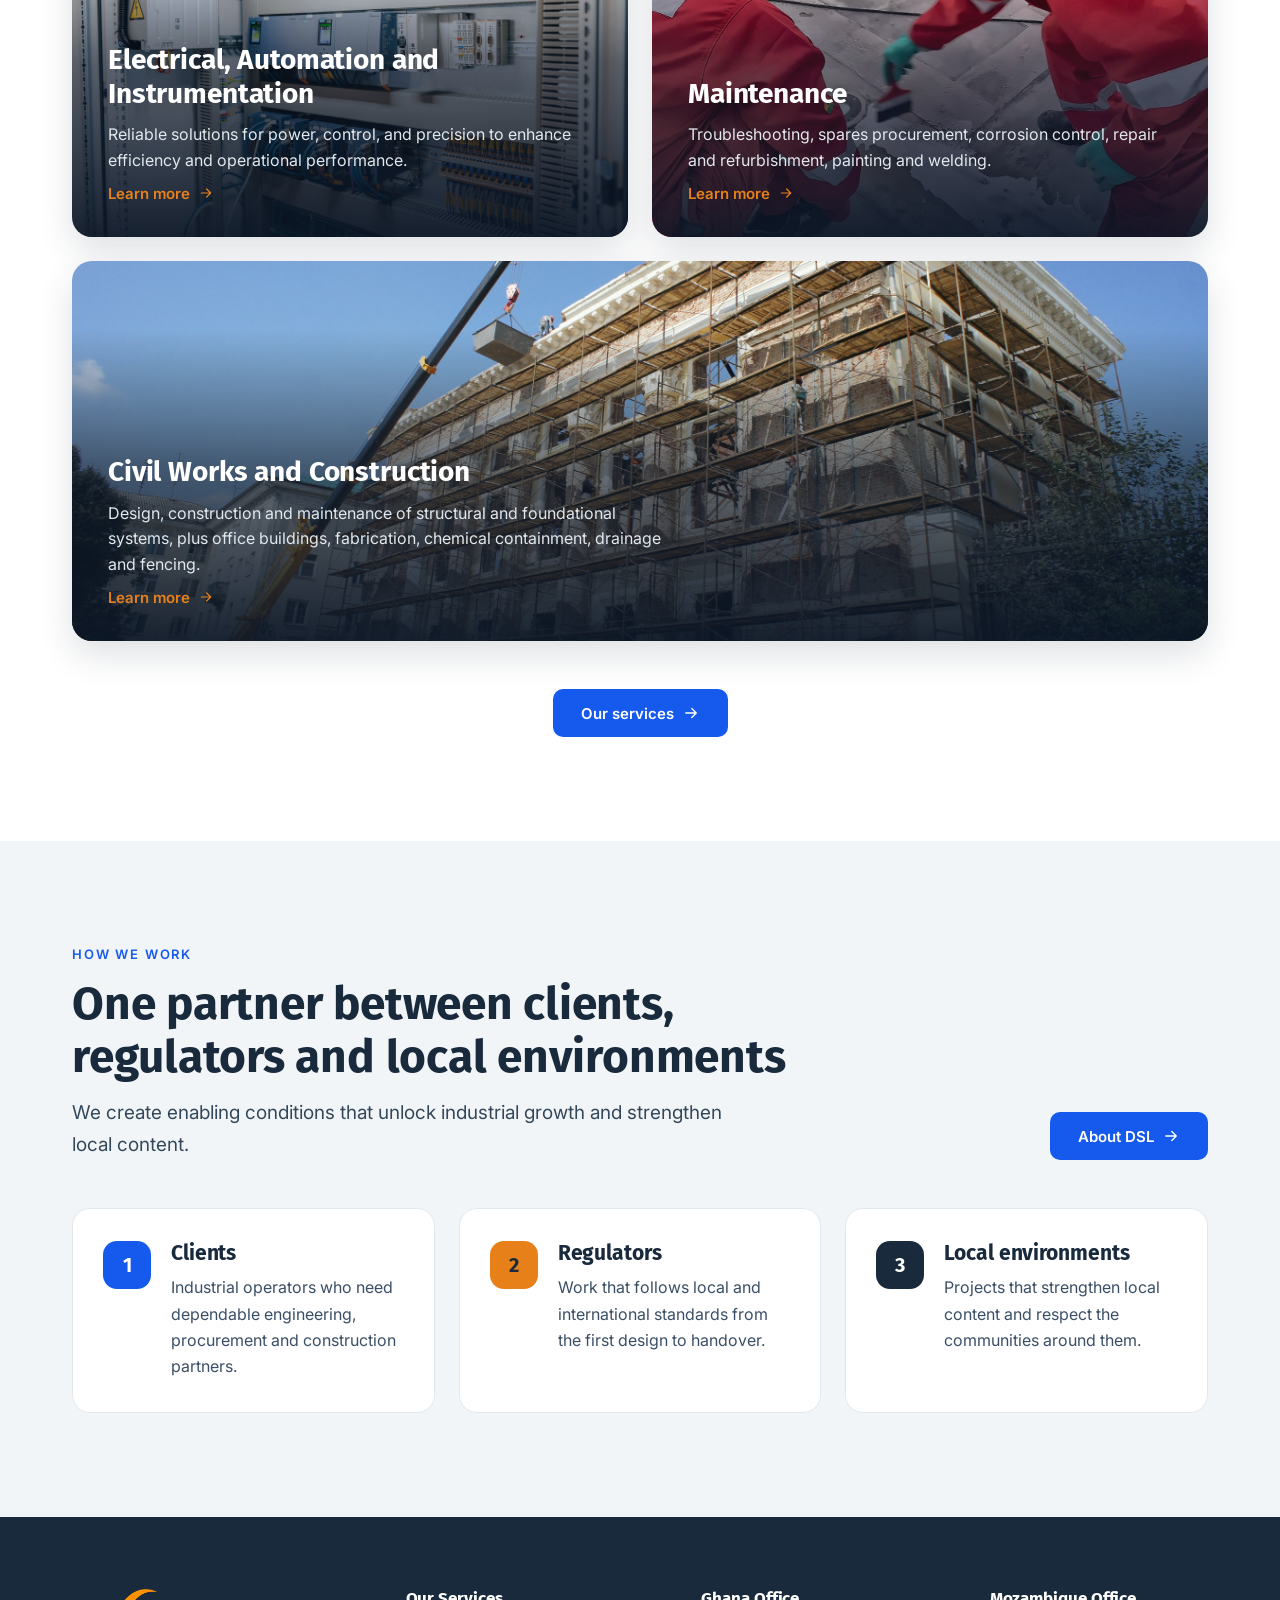
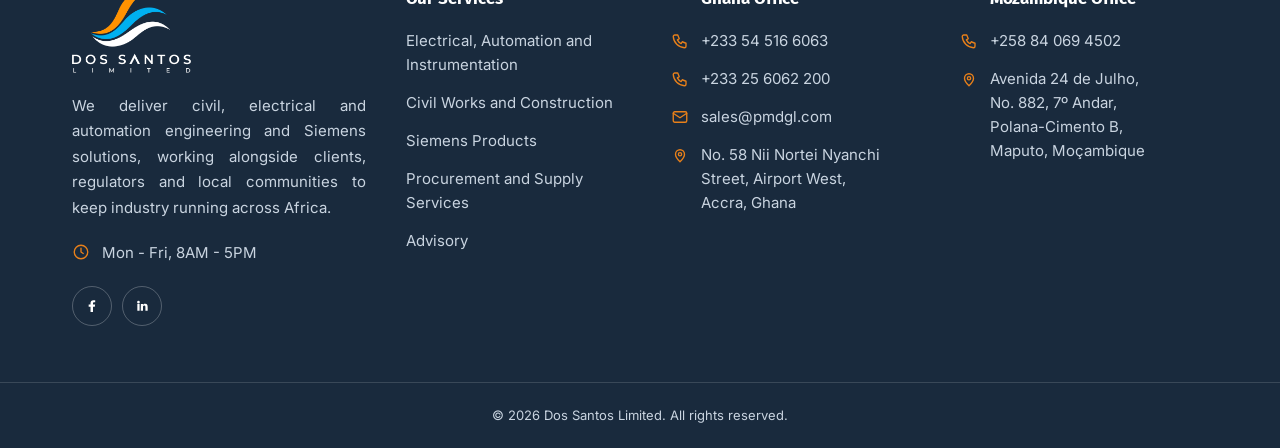
==== commit d6081985: "Home batch: logos, What we do order, justified heroes, footer and addresses Logo strips (Home and Pr" ====
--- a/index.html
+++ b/index.html
@@ -143,25 +143,15 @@
       <div class="section-head reveal">
         <span class="eyebrow">What we do</span>
         <h2>Engineering that moves industry forward</h2>
-        <p>Three core capabilities, backed by five advisory and supply services.</p>
+        <p>Three core capabilities, backed by four advisory and supply services.</p>
       </div>
 
       <div class="photo-grid">
-        <!-- Card 1: Civil Works -->
-        <a class="photo-card reveal" href="services.html#engineering">
-          <div class="photo-card__media photo-placeholder"><img data-slot src="images/services/civil works.jpg" alt="Civil works site" loading="lazy"></div>
-          <div class="photo-card__shade"></div>
-          <div class="photo-card__body">
-            <h3>Civil Works</h3>
-            <p>Comprehensive infrastructure solutions covering design, construction, and maintenance of structural and foundational systems for lasting durability and efficiency.</p>
-            <span class="link-arrow">Learn more <svg class="icon" width="16" height="16" viewBox="0 0 24 24" fill="none" stroke="currentColor" stroke-width="1.8" stroke-linecap="round" stroke-linejoin="round" aria-hidden="true"><path d="M5 12h14M13 6l6 6-6 6"/></svg></span>
-          </div>
-        </a>
-
-        <!-- Card 2: Electrical, Automation and Instrumentation -->
+        <!-- Card 1: Electrical, Automation and Instrumentation -->
         <a class="photo-card reveal" href="services.html#engineering">
           <div class="photo-card__media photo-placeholder"><img data-slot src="images/services/electrical 1.jpg" alt="Electrical panel installation" loading="lazy"></div>
           <div class="photo-card__shade"></div>
+          <span class="photo-card__tag"><svg class="icon" width="16" height="16" viewBox="0 0 24 24" fill="none" stroke="currentColor" stroke-width="2" stroke-linecap="round" stroke-linejoin="round" aria-hidden="true"><path d="M12 3l7 3v5c0 4.5-3 8.5-7 10-4-1.5-7-5.5-7-10V6z"/><path d="M9 12l2 2 4-4"/></svg> Authorised Siemens Partner</span>
           <div class="photo-card__body">
             <h3>Electrical, Automation and Instrumentation</h3>
             <p>Reliable solutions for power, control, and precision to enhance efficiency and operational performance.</p>
@@ -169,20 +159,31 @@
           </div>
         </a>
 
-        <!-- Card 3: Procurement and Construction (full width) -->
+        <!-- Card 2: Maintenance -->
+        <a class="photo-card reveal" href="services.html#support">
+          <div class="photo-card__media photo-placeholder"><img data-slot src="images/services/hero-option-1.jpg" alt="Maintenance work on site" loading="lazy"></div>
+          <div class="photo-card__shade"></div>
+          <div class="photo-card__body">
+            <h3>Maintenance</h3>
+            <p>Troubleshooting, spares procurement, corrosion control, repair and refurbishment, painting and welding.</p>
+            <span class="link-arrow">Learn more <svg class="icon" width="16" height="16" viewBox="0 0 24 24" fill="none" stroke="currentColor" stroke-width="1.8" stroke-linecap="round" stroke-linejoin="round" aria-hidden="true"><path d="M5 12h14M13 6l6 6-6 6"/></svg></span>
+          </div>
+        </a>
+
+        <!-- Card 3: Civil Works and Construction (full width) -->
         <a class="photo-card is-wide reveal" href="services.html#engineering">
           <div class="photo-card__media photo-placeholder"><img data-slot src="images/services/construction.jpg" alt="Construction project" loading="lazy"></div>
           <div class="photo-card__shade"></div>
           <div class="photo-card__body">
-            <h3>Construction</h3>
-            <p>Delivering construction services including office buildings, fabrication, chemical containment, drainage, and fencing.</p>
+            <h3>Civil Works and Construction</h3>
+            <p>Design, construction and maintenance of structural and foundational systems, plus office buildings, fabrication, chemical containment, drainage and fencing.</p>
             <span class="link-arrow">Learn more <svg class="icon" width="16" height="16" viewBox="0 0 24 24" fill="none" stroke="currentColor" stroke-width="1.8" stroke-linecap="round" stroke-linejoin="round" aria-hidden="true"><path d="M5 12h14M13 6l6 6-6 6"/></svg></span>
           </div>
         </a>
       </div>
 
       <div class="btn-row btn-row--center reveal">
-        <a class="btn btn--primary" href="projects.html">All projects <svg class="icon" width="18" height="18" viewBox="0 0 24 24" fill="none" stroke="currentColor" stroke-width="1.8" stroke-linecap="round" stroke-linejoin="round" aria-hidden="true"><path d="M5 12h14M13 6l6 6-6 6"/></svg></a>
+        <a class="btn btn--primary" href="services.html">Our services <svg class="icon" width="18" height="18" viewBox="0 0 24 24" fill="none" stroke="currentColor" stroke-width="1.8" stroke-linecap="round" stroke-linejoin="round" aria-hidden="true"><path d="M5 12h14M13 6l6 6-6 6"/></svg></a>
       </div>
     </div>
   </section>
@@ -335,10 +336,11 @@
 
     <div class="footer__col">
       <h4>Our Services</h4>
-      <a href="services.html#engineering">Civil Works</a>
       <a href="services.html#engineering">Electrical, Automation and Instrumentation</a>
-      <a href="services.html#engineering">Procurement and Construction</a>
-      <a href="services.html#advisory">Advisory and supply services</a>
+      <a href="services.html#engineering">Civil Works and Construction</a>
+      <a href="siemens.html">Siemens Products</a>
+      <a href="services.html#advisory">Procurement and Supply Services</a>
+      <a href="services.html#advisory">Advisory</a>
     </div>
 
     <div class="footer__col footer__col--office">
@@ -346,13 +348,13 @@
       <a class="footer__line" href="tel:+233545166063"><svg class="icon" width="18" height="18" viewBox="0 0 24 24" fill="none" stroke="currentColor" stroke-width="1.8" stroke-linecap="round" stroke-linejoin="round" aria-hidden="true"><path d="M5 4h4l2 5-2.5 1.5a11 11 0 005 5L15 13l5 2v4a2 2 0 01-2 2A16 16 0 013 6a2 2 0 012-2z"/></svg> +233 54 516 6063</a>
       <a class="footer__line" href="tel:+233256062200"><svg class="icon" width="18" height="18" viewBox="0 0 24 24" fill="none" stroke="currentColor" stroke-width="1.8" stroke-linecap="round" stroke-linejoin="round" aria-hidden="true"><path d="M5 4h4l2 5-2.5 1.5a11 11 0 005 5L15 13l5 2v4a2 2 0 01-2 2A16 16 0 013 6a2 2 0 012-2z"/></svg> +233 25 6062 200</a>
       <a class="footer__line" href="mailto:sales@pmdgl.com"><svg class="icon" width="18" height="18" viewBox="0 0 24 24" fill="none" stroke="currentColor" stroke-width="1.8" stroke-linecap="round" stroke-linejoin="round" aria-hidden="true"><rect x="3" y="5" width="18" height="14" rx="2"/><path d="M3 7l9 6 9-6"/></svg> sales@pmdgl.com</a>
-      <p class="footer__line"><svg class="icon" width="18" height="18" viewBox="0 0 24 24" fill="none" stroke="currentColor" stroke-width="1.8" stroke-linecap="round" stroke-linejoin="round" aria-hidden="true"><path d="M12 21s-6-5.5-6-10a6 6 0 0112 0c0 4.5-6 10-6 10z"/><circle cx="12" cy="11" r="2.2"/></svg> No. 33 Osu Badu St. Airport Residential, Greater Accra, Accra, Ghana</p>
+      <p class="footer__line"><svg class="icon" width="18" height="18" viewBox="0 0 24 24" fill="none" stroke="currentColor" stroke-width="1.8" stroke-linecap="round" stroke-linejoin="round" aria-hidden="true"><path d="M12 21s-6-5.5-6-10a6 6 0 0112 0c0 4.5-6 10-6 10z"/><circle cx="12" cy="11" r="2.2"/></svg> No. 58 Nii Nortei Nyanchi<br>Street, Airport West,<br>Accra, Ghana</p>
     </div>
 
     <div class="footer__col footer__col--office">
       <h4>Mozambique Office</h4>
       <a class="footer__line" href="tel:+258840694502"><svg class="icon" width="18" height="18" viewBox="0 0 24 24" fill="none" stroke="currentColor" stroke-width="1.8" stroke-linecap="round" stroke-linejoin="round" aria-hidden="true"><path d="M5 4h4l2 5-2.5 1.5a11 11 0 005 5L15 13l5 2v4a2 2 0 01-2 2A16 16 0 013 6a2 2 0 012-2z"/></svg> +258 84 069 4502</a>
-      <p class="footer__line"><svg class="icon" width="18" height="18" viewBox="0 0 24 24" fill="none" stroke="currentColor" stroke-width="1.8" stroke-linecap="round" stroke-linejoin="round" aria-hidden="true"><path d="M12 21s-6-5.5-6-10a6 6 0 0112 0c0 4.5-6 10-6 10z"/><circle cx="12" cy="11" r="2.2"/></svg> Avenida 24 de Julho, No. 882, 7º Andar, Flat D, Polana Cimento B, Maputo, Moçambique</p>
+      <p class="footer__line"><svg class="icon" width="18" height="18" viewBox="0 0 24 24" fill="none" stroke="currentColor" stroke-width="1.8" stroke-linecap="round" stroke-linejoin="round" aria-hidden="true"><path d="M12 21s-6-5.5-6-10a6 6 0 0112 0c0 4.5-6 10-6 10z"/><circle cx="12" cy="11" r="2.2"/></svg> Avenida 24 de Julho,<br>No. 882, 7º Andar,<br>Polana-Cimento B,<br>Maputo, Moçambique</p>
     </div>
 
   </div>
--- a/css/base.css
+++ b/css/base.css
@@ -220,10 +220,13 @@
 
 /* ---------------------------------------------------------------------
    7. SCROLL-IN ANIMATION
-   Add class="reveal" to anything that should fade up into view.
+   Add class="reveal" to anything that should fade up into view
+   (add reveal--from-left / reveal--from-right to slide in sideways).
    Cards in the same row appear one after another (js/main.js sets --delay).
    --------------------------------------------------------------------- */
 .js .reveal { opacity: 0; transform: translateY(32px); }
+.js .reveal--from-left  { transform: translateX(-56px); }   /* slides in from the left instead */
+.js .reveal--from-right { transform: translateX(56px); }    /* slides in from the right instead */
 .js .reveal.is-visible {
   opacity: 1;
   transform: none;
--- a/css/layout.css
+++ b/css/layout.css
@@ -176,7 +176,7 @@
 .footer__grid {
   display: grid;
   grid-template-columns: 1.3fr 1fr 1.1fr 1.1fr;
-  gap: 48px 56px;
+  gap: 48px 40px;
   padding-top: 72px;
   padding-bottom: 56px;
 }
@@ -191,6 +191,9 @@
 .site-footer { --footer-icon: 18px; --footer-icon-gap: 12px; }
 .footer__line { display: flex; gap: var(--footer-icon-gap); align-items: flex-start; }
 .footer__line .icon { width: var(--footer-icon); height: var(--footer-icon); color: var(--orange); margin-top: 3px; }
+/* Company description is justified (hyphens avoid big gaps between words).
+   Addresses use deliberate line breaks instead, so they read as even blocks. */
+.footer__brand > p:not(.footer__line) { text-align: justify; hyphens: auto; }
 /* Office headings start where the text starts, not where the icon starts */
 .footer__col--office h4 { padding-left: calc(var(--footer-icon) + var(--footer-icon-gap)); }
 .footer__social { display: flex; gap: 10px; }
--- a/css/components.css
+++ b/css/components.css
@@ -1,71 +1,28 @@
 /* =====================================================================
    COMPONENTS.CSS
    Reusable building blocks (used on more than one page or likely to be):
-      1. Stats card (Projects)
-      2. Logo strip (moving client logos, drag to scroll)
-      3. Photo cards (Home "What we do")
-      4. Engineering cards (Services)
-      5. Advisory cards (Services)
-      6. Feature cards (Siemens "How we support you")
-      7. Tags
-      8. Testimonials (Home)
-      9. Call-to-action band
-     10. Accordion (About policies)
-     11. Gallery viewer and lightbox (Projects)
-     12. Forms (Contact)
-     13. Map cards (Contact)
-     14. Client logo cards (Projects portfolio)
+      1. Logo strip (moving client logos, drag to scroll)
+      2. Photo cards (Home "What we do")
+      3. Engineering cards (Services)
+      4. Advisory cards (Services)
+      5. Feature cards (Siemens "How we support you")
+      6. Tags
+      7. Testimonials (Home)
+      8. Call-to-action band
+      9. Accordion (About policies)
+     10. Gallery viewer and lightbox (Projects)
+     11. Forms (Contact)
+     12. Map cards (Contact)
+     13. Client logo cards (Projects portfolio)
    ===================================================================== */
 
 
 /* ---------------------------------------------------------------------
-   1. STATS CARD
-   Numbers count up when scrolled into view: <span data-count="47">47</span>
-   --------------------------------------------------------------------- */
-.stats {
-  position: relative;
-  z-index: 5;
-  display: grid;
-  grid-template-columns: repeat(auto-fit, minmax(200px, 1fr));
-  gap: 16px 24px;
-  padding: 32px 40px;
-  background: var(--white);
-  border-radius: var(--radius);
-  box-shadow: 0 18px 48px rgba(25, 42, 61, .16);
-}
-.stats--overlap { margin-top: -72px; }            /* hangs over the hero above */
-.stat { display: flex; flex-direction: column; align-items: center; text-align: center; gap: 10px; padding: 8px; }
-.stat__icon {
-  width: 56px; height: 56px;
-  display: inline-flex; align-items: center; justify-content: center;
-  border-radius: 50%;
-  background: var(--line);
-  color: var(--navy);
-}
-.stat__number { font: 700 56px/1 var(--font-head); color: var(--blue); }
-.stat__label { font-size: 17px; font-weight: 500; color: var(--text-soft); max-width: 220px; }
-
-@media (max-width: 820px) {
-  .stats { grid-template-columns: repeat(3, 1fr); gap: 8px; padding: 24px 12px; }
-  .stat { padding: 4px; gap: 8px; }
-  .stat__number { font-size: 40px; }
-  .stat__label { font-size: 14px; }
-  .stat__icon { width: 46px; height: 46px; }
-}
-@media (max-width: 480px) {
-  .stats--overlap { margin-top: -56px; }
-  .stat__number { font-size: 30px; }
-  .stat__label { font-size: 12.5px; }
-  .stat__icon { width: 38px; height: 38px; }
-  .stat__icon .icon { width: 20px; height: 20px; }
-}
-
-
-/* ---------------------------------------------------------------------
-   2. LOGO STRIP
+   1. LOGO STRIP
    Scrolls by itself; visitors can also drag / swipe it back and forth.
    When they let go, it carries on scrolling (js/main.js, "Logo strips").
    - A logo shows when its image file exists, otherwise the name shows.
+   - All logos share one height; set it with --logo-h.
    - Add data-direction="right" to make a strip move the other way.
    --------------------------------------------------------------------- */
 .logo-strip {
@@ -77,31 +34,36 @@
 }
 .logo-strip::-webkit-scrollbar { display: none; }
 .logo-strip.is-dragging { cursor: grabbing; }
-.logo-strip__track { display: flex; gap: 48px; width: max-content; padding: 8px 0; }
+/* Every logo is shown at the same height (--logo-h) in full colour; its width
+   follows the logo's own shape, so nothing is stretched. Logo files should have
+   no empty margins around them, otherwise they look smaller than the rest. */
+.logo-strip { --logo-h: 64px; }
+.logo-strip__track { display: flex; align-items: center; gap: 64px; width: max-content; padding: 12px 0; }
 .logo-strip__item {
-  flex: 0 0 180px;
-  min-height: 90px;
+  flex: 0 0 auto;
+  min-width: 140px;                    /* room for the company name when the logo is missing */
+  height: calc(var(--logo-h) + 24px);
   display: flex; align-items: center; justify-content: center;
-  padding: 0 8px;
   font: 700 16px/1.25 var(--font-head);
   color: var(--text-soft);
   text-align: center;
   user-select: none;
 }
-.logo-strip__img { display: none; max-width: 100%; max-height: 64px; object-fit: contain; filter: grayscale(1); opacity: .75; transition: filter .3s, opacity .3s; -webkit-user-drag: none; }
+.logo-strip__item.has-logo { min-width: 0; }
+.logo-strip__img { display: none; height: var(--logo-h); width: auto; max-width: none; -webkit-user-drag: none; }
 .logo-strip__item.has-logo .logo-strip__img { display: block; }   /* logo loaded -> show it */
 .logo-strip__item.has-logo span { display: none; }                /* ...and hide the name */
-.logo-strip__item:hover .logo-strip__img { filter: none; opacity: 1; }
-.logo-strip + .logo-strip { margin-top: 14px; }
+.logo-strip + .logo-strip { margin-top: 18px; }
 
 @media (max-width: 600px) {
-  .logo-strip__item { flex-basis: 140px; }
-  .logo-strip__track { gap: 32px; }
-}
-
-
-/* ---------------------------------------------------------------------
-   3. PHOTO CARDS (Home "What we do")
+  .logo-strip { --logo-h: 46px; }
+  .logo-strip__track { gap: 40px; }
+  .logo-strip__item { min-width: 110px; }
+}
+
+
+/* ---------------------------------------------------------------------
+   2. PHOTO CARDS (Home "What we do")
    --------------------------------------------------------------------- */
 .photo-grid { display: grid; grid-template-columns: 1fr 1fr; gap: 24px; }
 .photo-grid .is-wide { grid-column: 1 / -1; }
@@ -130,6 +92,19 @@
   display: flex; flex-direction: column; justify-content: flex-end; gap: 12px;
 }
 .photo-card h3 { color: var(--white); font-size: 28px; }
+/* Small badge in the top-left corner of a card (e.g. "Authorised Siemens Partner") */
+.photo-card__tag {
+  position: absolute; left: 24px; top: 24px; z-index: 1;
+  display: inline-flex; align-items: center; gap: 8px;
+  padding: 9px 14px;
+  border-radius: 999px;
+  background: rgba(11, 22, 38, .72);
+  border: 1px solid rgba(255, 255, 255, .22);
+  backdrop-filter: blur(6px);
+  color: var(--white);
+  font: 600 13.5px/1 var(--font-body);
+}
+.photo-card__tag .icon { color: var(--orange); }
 .photo-card p { color: var(--line); max-width: 560px; }
 .link-arrow { display: inline-flex; align-items: center; gap: 8px; font: 600 15px/1 var(--font-body); color: var(--orange); }
 .link-arrow .icon { transition: transform .25s; }
@@ -144,7 +119,7 @@
 
 
 /* ---------------------------------------------------------------------
-   4. ENGINEERING CARDS (Services)
+   3. ENGINEERING CARDS (Services)
    Hover: card lifts, photo zooms, blue-to-orange line sweeps along the bottom.
    --------------------------------------------------------------------- */
 .eng-grid { display: grid; grid-template-columns: repeat(3, 1fr); gap: 32px; }
@@ -201,8 +176,11 @@
 
 
 /* ---------------------------------------------------------------------
-   5. ADVISORY CARDS (Services)
-   One big card + four small. Hover reveals the description.
+   4. ADVISORY CARDS (Services)
+   Layout (desktop): one tall card on the left; on the right two cards
+   side by side, with one wide card (.advisory-card--wide) underneath.
+   White text on a dark fade over the photo.
+   Hover reveals the description (always shown on the big card and on phones).
    --------------------------------------------------------------------- */
 .advisory-grid { display: grid; grid-template-columns: 1.25fr 1fr 1fr; grid-auto-rows: 310px; gap: 24px; }
 .advisory-card {
@@ -211,48 +189,56 @@
   overflow: hidden;
   border-radius: 22px;
   text-decoration: none;
-  color: var(--white);
   background: var(--navy-deep);
   box-shadow: 0 14px 34px rgba(25, 42, 61, .14);
   transition: translate .35s var(--ease), box-shadow .35s;
 }
 .advisory-card:hover { translate: 0 -6px; box-shadow: 0 24px 50px rgba(25, 42, 61, .22); }
 .advisory-card.is-big { grid-row: span 2; }
-.advisory-card__media { position: absolute; inset: 0; transition: transform .6s; }
+.advisory-card--wide { grid-column: span 2; }
+
+/* Photo (isolation keeps the photo's layers inside this box, under the text panel) */
+.advisory-card__media { position: absolute; inset: 0; isolation: isolate; transition: transform .6s; }
 .advisory-card:hover .advisory-card__media { transform: scale(1.06); }
 /* Colour glow behind each card (shows until a photo is added) */
 .advisory-card__media::before { content: ""; position: absolute; inset: 0; background: var(--glow, none); }
 .advisory-card__media > img { position: relative; z-index: 1; }
 .advisory-card__media.glow-blue   { --glow: radial-gradient(circle at 100% 0%, rgba(21, 89, 237, .85), transparent 60%); }
 .advisory-card__media.glow-orange { --glow: radial-gradient(circle at 100% 0%, rgba(232, 128, 26, .7), transparent 60%); }
-.advisory-card__media.glow-teal   { --glow: radial-gradient(circle at 100% 0%, rgba(0, 153, 153, .75), transparent 60%); }
+
+/* Dark fade at the bottom of the photo so the white text is readable.
+   (.advisory-card__media has isolation, so the photo stays underneath this.) */
+.advisory-grid { --advisory-text: var(--white); }
 .advisory-card__shade {
-  position: absolute; inset: 0;
-  background: linear-gradient(0deg, rgba(8, 16, 32, .96) 0%, rgba(8, 16, 32, .7) 45%, rgba(8, 16, 32, .15) 100%);
+  position: absolute; inset: 0; z-index: 1;
+  /* dark only behind the text at the bottom; the top of the photo stays clear */
+  background: linear-gradient(0deg, rgba(8, 16, 32, .92) 0%, rgba(8, 16, 32, .65) 28%, rgba(8, 16, 32, 0) 55%);
   transition: background .3s;
 }
 .advisory-card:hover .advisory-card__shade { background: linear-gradient(0deg, rgba(8, 16, 32, .97) 0%, rgba(8, 16, 32, .9) 70%, rgba(8, 16, 32, .55) 100%); }
 .advisory-card__body { position: absolute; left: 0; right: 0; bottom: 0; z-index: 2; padding: 0 32px 30px; display: flex; flex-direction: column; }
-.advisory-card h3 { color: var(--white); font-size: 24px; padding-bottom: 18px; border-bottom: 1px solid rgba(255, 255, 255, .35); }
+.advisory-card h3 { color: var(--advisory-text); font-size: 24px; padding-bottom: 18px; border-bottom: 1px solid rgba(255, 255, 255, .35); }
 .advisory-card.is-big h3 { font-size: 34px; }
 .advisory-card__text { max-height: 0; opacity: 0; overflow: hidden; font-size: 17px; line-height: 1.65; color: var(--line); transition: max-height .4s, opacity .3s, margin .4s; }
 .advisory-card:hover .advisory-card__text,
 .advisory-card:focus-visible .advisory-card__text,
 .advisory-card.is-big .advisory-card__text { max-height: 160px; opacity: 1; margin-top: 22px; }
-.advisory-card__more { display: inline-flex; align-items: center; gap: 14px; margin-top: 20px; font: 600 16px/1 var(--font-body); transition: color .2s, gap .2s; }
+.advisory-card__more { display: inline-flex; align-items: center; gap: 14px; margin-top: 20px; color: var(--advisory-text); font: 600 16px/1 var(--font-body); transition: color .2s, gap .2s; }
 .advisory-card:hover .advisory-card__more { color: var(--orange); gap: 18px; }
 
 @media (max-width: 1100px) { .advisory-grid { grid-template-columns: 1fr 1fr; } .advisory-card.is-big { grid-column: span 2; grid-row: auto; } }
 @media (max-width: 820px) {
-  .advisory-grid { grid-template-columns: 1fr; grid-auto-rows: minmax(280px, auto); }
-  .advisory-card.is-big { grid-column: auto; }
+  .advisory-grid { grid-template-columns: 1fr; grid-auto-rows: minmax(300px, auto); }
+  .advisory-card.is-big, .advisory-card--wide { grid-column: auto; }
   .advisory-card h3, .advisory-card.is-big h3 { font-size: 24px; }
   .advisory-card__text { max-height: none; opacity: 1; margin-top: 14px; }   /* no hover on phones: always show */
-}
-
-
-/* ---------------------------------------------------------------------
-   6. FEATURE CARDS (Siemens "How we support you")
+  /* text is taller on phones (description always shown), so the fade reaches higher */
+  .advisory-card__shade { background: linear-gradient(0deg, rgba(8, 16, 32, .92) 0%, rgba(8, 16, 32, .7) 50%, rgba(8, 16, 32, 0) 85%); }
+}
+
+
+/* ---------------------------------------------------------------------
+   5. FEATURE CARDS (Siemens "How we support you")
    White cards: on hover the card lifts, a teal glow traces the border,
    the icon fills with colour and a line grows under the title.
    --------------------------------------------------------------------- */
@@ -316,14 +302,14 @@
 
 
 /* ---------------------------------------------------------------------
-   7. TAGS
+   6. TAGS
    --------------------------------------------------------------------- */
 .tags { display: flex; flex-wrap: wrap; gap: 8px; }
 .tag { padding: 8px 12px; border-radius: 8px; background: var(--line); color: var(--navy); font: 600 13.5px/1.2 var(--font-body); }
 
 
 /* ---------------------------------------------------------------------
-   8. TESTIMONIALS (Home)
+   7. TESTIMONIALS (Home)
    Speech-bubble cards that slide along one at a time.
    Under each quote: the company logo and company name.
    --------------------------------------------------------------------- */
@@ -382,7 +368,7 @@
 
 
 /* ---------------------------------------------------------------------
-   9. CALL-TO-ACTION BAND
+   8. CALL-TO-ACTION BAND
    --------------------------------------------------------------------- */
 .cta-band { position: relative; overflow: hidden; color: #C9D4E0; background: linear-gradient(135deg, var(--navy) 0%, var(--navy-deep) 100%); }
 .cta-band::before { content: ""; position: absolute; inset: 0; background: radial-gradient(50% 90% at 100% 0%, rgba(21, 89, 237, .35), transparent 70%); }
@@ -399,7 +385,7 @@
 
 
 /* ---------------------------------------------------------------------
-   10. ACCORDION (About policies) - uses <details>/<summary>, no JS needed
+   9. ACCORDION (About policies) - uses <details>/<summary>, no JS needed
    --------------------------------------------------------------------- */
 .accordion { display: flex; flex-direction: column; gap: 14px; }
 .accordion__item { border: 1px solid var(--line); border-radius: 10px; background: var(--white); overflow: hidden; }
@@ -429,7 +415,7 @@
 
 
 /* ---------------------------------------------------------------------
-   11. GALLERY VIEWER AND LIGHTBOX (Projects)
+   10. GALLERY VIEWER AND LIGHTBOX (Projects)
    --------------------------------------------------------------------- */
 .gallery { display: flex; flex-direction: column; gap: 18px; }
 .gallery__stage {
@@ -541,7 +527,7 @@
 
 
 /* ---------------------------------------------------------------------
-   12. FORMS (Contact)
+   11. FORMS (Contact)
    --------------------------------------------------------------------- */
 .form { display: flex; flex-direction: column; gap: 22px; padding: 40px; background: var(--white); border: 1px solid var(--line); border-radius: var(--radius); }
 .form h2 { font-size: 30px; }
@@ -572,7 +558,7 @@
 
 
 /* ---------------------------------------------------------------------
-   13. MAP CARDS (Contact)
+   12. MAP CARDS (Contact)
    --------------------------------------------------------------------- */
 .map-grid { display: grid; grid-template-columns: 1fr 1fr; gap: 28px; }
 .map-card { display: flex; flex-direction: column; overflow: hidden; background: var(--white); border: 1px solid var(--line); border-radius: 16px; }
@@ -583,23 +569,40 @@
 
 
 /* ---------------------------------------------------------------------
-   14. CLIENT LOGO CARDS (Projects portfolio)
-   --------------------------------------------------------------------- */
-.client-grid { display: grid; grid-template-columns: repeat(auto-fill, minmax(200px, 1fr)); gap: 20px; }
+   13. CLIENT LOGO CARDS (Projects portfolio)
+   --------------------------------------------------------------------- */
+.client-grid { display: grid; grid-template-columns: repeat(4, 1fr); gap: 20px; }   /* 4 columns; 3 on tablets, 2 on phones */
+@media (max-width: 1024px) { .client-grid { grid-template-columns: repeat(3, 1fr); } }
 .client-card {
+  position: relative;
+  overflow: hidden;
   display: flex; flex-direction: column; align-items: center; justify-content: center; gap: 14px;
   padding: 28px 20px 22px;
   background: var(--white);
   border-radius: 16px;
   box-shadow: 0 10px 28px rgba(0, 0, 0, .18);
-  transition: translate .3s var(--ease), box-shadow .3s;
-}
-.client-card:hover { translate: 0 -6px; box-shadow: 0 20px 40px rgba(0, 0, 0, .28); }
-.client-card__logo { width: 100%; height: 84px; display: flex; align-items: center; justify-content: center; border-radius: 10px; }
+  transition: box-shadow .3s;
+}
+/* Hover: an orange line draws across the bottom, the logo grows a little
+   and the name turns blue. The card itself stays in place. */
+.client-card::after {
+  content: "";
+  position: absolute; left: 0; right: 0; bottom: 0;
+  height: 4px;
+  background: var(--orange);
+  transform: scaleX(0);
+  transform-origin: left;
+  transition: transform .4s var(--ease);
+}
+.client-card:hover { box-shadow: 0 18px 38px rgba(0, 0, 0, .26); }
+.client-card:hover::after { transform: scaleX(1); }
+.client-card__logo { width: 100%; height: 84px; display: flex; align-items: center; justify-content: center; border-radius: 10px; transition: transform .4s var(--ease); }
+.client-card:hover .client-card__logo { transform: scale(1.06); }
 .client-card__logo img[data-slot] { width: auto; max-width: 100%; height: 100%; object-fit: contain; }
 .client-card__logo.no-photo { background: var(--cloud); background-image: none; }
 .client-card__logo.no-photo::after { content: "Logo"; font: 600 12px/1 var(--font-body); letter-spacing: .14em; text-transform: uppercase; color: var(--muted); }
-.client-card__name { font: 600 16px/1.3 var(--font-head); color: var(--navy); text-align: center; }
+.client-card__name { font: 600 16px/1.3 var(--font-head); color: var(--navy); text-align: center; transition: color .3s; }
+.client-card:hover .client-card__name { color: var(--blue); }
 @media (max-width: 600px) { .client-grid { grid-template-columns: 1fr 1fr; gap: 14px; } .client-card { padding: 20px 12px 16px; } .client-card__logo { height: 64px; } }
 
 /* Orange timer bar along the bottom of the gallery photo (fills, then the next photo shows) */
--- a/css/pages.css
+++ b/css/pages.css
@@ -40,11 +40,10 @@
   padding-bottom: 120px;
 }
 .page-hero__inner--single { grid-template-columns: minmax(0, 760px); }
-.page-hero--stats .page-hero__inner { padding-bottom: 150px; }   /* room for the stats card that overlaps */
 .page-hero__text { display: flex; flex-direction: column; align-items: flex-start; gap: 22px; }
 .page-hero h1 { color: var(--white); font-size: 58px; line-height: 1.06; letter-spacing: -.02em; }
 .page-hero h1 em { font-style: normal; color: var(--orange); }
-.page-hero__lead { font-size: 19px; line-height: 1.7; max-width: 620px; }
+.page-hero__lead { font-size: 19px; line-height: 1.7; max-width: 620px; text-align: justify; }
 .page-hero__art img { width: 100%; height: auto; display: block; }
 
 @media (max-width: 1024px) {
@@ -93,7 +92,7 @@
 .home-hero__badge .icon { color: var(--orange); }
 .home-hero h1 { color: var(--white); font-size: 72px; line-height: 1.02; letter-spacing: -.025em; }
 .home-hero h1 span { color: var(--orange); }
-.home-hero p { font-size: 19px; line-height: 1.7; max-width: 620px; }
+.home-hero p { font-size: 19px; line-height: 1.7; max-width: 620px; text-align: justify; }
 
 /* Slide dots (one per photo, the active one fills orange) */
 .home-hero__dots { position: absolute; right: 32px; bottom: 150px; z-index: 3; display: flex; gap: 8px; }
@@ -167,13 +166,16 @@
 .photo-hero { position: relative; min-height: min(720px, 85vh); display: flex; align-items: center; overflow: hidden; background: var(--navy-deep); color: #C9D4E0; }
 .photo-hero__bg { position: absolute; inset: 0; }
 .photo-hero__bg img { position: absolute; inset: 0; width: 100%; height: 100%; object-fit: cover; }
-.photo-hero__bg.has-photo .photo-hero__fallback { display: none; }
+/* The drawing is only a stand-in for a MISSING photo. While the photo loads,
+   the navy background shows instead, so visitors never see the drawing flash first. */
+.photo-hero__fallback { display: none; }
+.photo-hero__bg.no-photo .photo-hero__fallback { display: block; }
 .photo-hero__shade { position: absolute; inset: 0; background: linear-gradient(90deg, rgba(11, 22, 38, .95) 0%, rgba(11, 22, 38, .75) 45%, rgba(11, 22, 38, .2) 100%); }
 .photo-hero__inner { position: relative; z-index: 2; width: 100%; padding-top: 96px; padding-bottom: 96px; }
 .photo-hero__text { max-width: 680px; display: flex; flex-direction: column; align-items: flex-start; gap: 22px; }
 .photo-hero h1 { color: var(--white); font-size: 64px; line-height: 1.04; letter-spacing: -.02em; }
 .photo-hero h1 span { color: var(--orange); }
-.photo-hero p { font-size: 19px; line-height: 1.7; max-width: 580px; }
+.photo-hero p { font-size: 19px; line-height: 1.7; max-width: 580px; text-align: justify; }
 .photo-hero__chips { display: flex; flex-wrap: wrap; gap: 10px; }
 .photo-hero__chips span { padding: 8px 14px; border-radius: 999px; border: 1px solid rgba(255, 255, 255, .25); background: rgba(255, 255, 255, .08); font: 600 13.5px/1 var(--font-body); color: #E1E8ED; }
 
@@ -219,39 +221,16 @@
 .support-card h3 { color: var(--white); font-size: 32px; line-height: 1.15; }
 .support-card p { font-size: 16.5px; line-height: 1.6; color: #D5DEE6; }
 
-/* Maintenance and support + Fumigation (two cards in one)
-   Hover (or tap on phones) wipes the fumigation layer in from the corner. */
-.support-card__layer { position: absolute; inset: 0; }
-.support-card__layer--fumigation {
-  z-index: 3;
-  clip-path: circle(0% at 100% 0%);
-  transition: clip-path .9s var(--ease);
-}
-.support-card--combo:hover .support-card__layer--fumigation,
-.support-card--combo:focus-within .support-card__layer--fumigation,
-.support-card--combo.is-flipped .support-card__layer--fumigation { clip-path: circle(150% at 100% 0%); }
+/* Maintenance and support: horizontal photo reel
+   The slides sit side by side; services.js moves the row left one card
+   width at a time, then moves the slide that just left to the end,
+   so it always slides in from the right in a loop. */
+.support-card__reel { position: absolute; inset: 0; display: flex; transition: transform .8s var(--ease); }
+.support-card__layer { position: relative; flex: 0 0 100%; }
 .support-card__layer--fumigation .support-card__media { background-color: #0E3B2E; }   /* green-tinted placeholder */
 .support-card__layer--fumigation .support-card__shade { background: linear-gradient(180deg, rgba(6, 30, 22, .45) 0%, rgba(6, 30, 22, 0) 35%, rgba(6, 30, 22, .92) 78%, #061E16 100%); }
 .support-card__layer--fumigation .support-card__body::before { background: #3CCB7F; }
 .support-card__layer--fumigation .eyebrow { color: #7BE3A9; }
-.support-card__hint {
-  position: absolute; right: 22px; top: 22px; z-index: 4;
-  display: inline-flex; align-items: center; gap: 8px;
-  padding: 10px 14px;
-  border: 1px solid rgba(255, 255, 255, .35);
-  border-radius: 999px;
-  background: rgba(11, 22, 38, .55);
-  backdrop-filter: blur(6px);
-  color: var(--white);
-  font: 600 13px/1 var(--font-body);
-  cursor: pointer;
-  transition: background-color .3s, color .3s;
-}
-.support-card__hint .icon { color: #7BE3A9; }
-.support-card--combo:hover .support-card__hint,
-.support-card--combo.is-flipped .support-card__hint { background: #3CCB7F; border-color: #3CCB7F; color: #06261A; }
-.support-card--combo:hover .support-card__hint .icon,
-.support-card--combo.is-flipped .support-card__hint .icon { color: #06261A; }
 
 /* Slider controls */
 .support-slider__controls { display: flex; align-items: center; justify-content: center; gap: 28px; margin-top: 8px; }
@@ -348,11 +327,6 @@
 
 /* ---- 5a. ENI Ghana ---- */
 .eni__head { display: grid; grid-template-columns: 1fr auto; align-items: end; gap: 32px 56px; }
-.eni__facts { display: flex; flex-wrap: wrap; gap: 16px; }
-.eni__fact { display: flex; align-items: center; gap: 14px; padding: 16px 20px; border-radius: 14px; background: var(--white); border: 1px solid var(--line); }
-.eni__fact > span:first-child { width: 44px; height: 44px; flex: none; display: inline-flex; align-items: center; justify-content: center; border-radius: 12px; background: rgba(21, 89, 237, .1); color: var(--blue); }
-.eni__fact strong { display: block; font: 700 17px/1.2 var(--font-head); color: var(--navy); }
-.eni__fact small { font-size: 13.5px; color: var(--text-soft); }
 
 .work-grid { display: grid; grid-template-columns: repeat(3, 1fr); gap: 24px; }
 .work-card { display: flex; flex-direction: column; overflow: hidden; background: var(--white); border: 1px solid var(--line); border-radius: 16px; text-decoration: none; transition: translate .25s, box-shadow .25s, border-color .25s; }
@@ -360,7 +334,6 @@
 .work-card__media { position: relative; height: 200px; overflow: hidden; background: #15283F; }
 .work-card__media > img { width: 100%; height: 100%; object-fit: cover; transition: transform .8s var(--ease); }
 .work-card:hover .work-card__media > img { transform: scale(1.05); }
-.work-card__year { position: absolute; left: 16px; top: 16px; padding: 7px 12px; border-radius: 999px; background: var(--orange); color: var(--navy); font: 700 12.5px/1 var(--font-body); }
 .work-card__body { flex: 1; display: flex; flex-direction: column; gap: 12px; padding: 24px; }
 .work-card h3 { font-size: 21px; }
 .work-card p { flex: 1; font-size: 15.5px; line-height: 1.65; color: var(--text-soft); }
@@ -389,37 +362,40 @@
 .story__lead { padding-left: 22px; border-left: 4px solid var(--orange); font-size: 21px; line-height: 1.6; font-weight: 500; color: var(--navy); }
 .story__text p:not(.story__lead) { font-size: 17px; line-height: 1.75; color: var(--text-soft); }
 
+/* "Where we operate": light card with soft brand-colour glows and a
+   faint dot pattern (like a map) that fades out towards the bottom */
 .locations {
   position: relative;
   overflow: hidden;
-  padding: 44px 40px;
+  padding: 40px 38px;
   border-radius: 24px;
-  background: var(--navy);
-  color: var(--white);
-  box-shadow: 0 24px 60px rgba(25, 42, 61, .22);
-}
-.locations::before {   /* map-like grid */
+  background:
+    radial-gradient(circle at 100% 0%, rgba(21, 89, 237, .14), transparent 55%),
+    radial-gradient(circle at 0% 100%, rgba(232, 128, 26, .12), transparent 50%),
+    linear-gradient(160deg, var(--white) 0%, #F3F7FC 100%);
+  border: 1px solid var(--line);
+  box-shadow: 0 18px 44px rgba(25, 42, 61, .10);
+  color: var(--navy);
+}
+.locations::before {
   content: "";
   position: absolute; inset: 0;
-  opacity: .55;
-  background-image: linear-gradient(#3A5878 1px, transparent 1px), linear-gradient(90deg, #3A5878 1px, transparent 1px);
-  background-size: 48px 48px;
+  background-image: radial-gradient(rgba(25, 42, 61, .16) 1.2px, transparent 1.3px);
+  background-size: 18px 18px;
+  -webkit-mask-image: linear-gradient(200deg, #000 0%, transparent 75%);
+          mask-image: linear-gradient(200deg, #000 0%, transparent 75%);
 }
 .locations > * { position: relative; }
-.locations__title { font: 600 13px/1 var(--font-body); letter-spacing: .18em; text-transform: uppercase; color: #C9D4E0; margin-bottom: 30px; }
+.locations__title { font: 600 13px/1 var(--font-body); letter-spacing: .18em; text-transform: uppercase; color: var(--muted); margin-bottom: 30px; }
 .location { display: flex; align-items: center; gap: 18px; }
-.location__pin { width: 52px; height: 52px; flex: none; display: inline-flex; align-items: center; justify-content: center; border-radius: 14px; background: var(--orange); }
-.location:last-of-type .location__pin { background: var(--blue); }
+.location__pin { width: 52px; height: 52px; flex: none; display: inline-flex; align-items: center; justify-content: center; border-radius: 14px; background: var(--orange); color: var(--white); box-shadow: 0 8px 18px rgba(25, 42, 61, .18); }
+.locations__dash + .location .location__pin { background: var(--blue); }   /* second city */
 .location strong { display: block; font: 700 26px/1 var(--font-head); }
-.location small { font-size: 15px; color: #C9D4E0; }
-.locations__dash { margin-left: 25px; height: 46px; border-left: 2px dashed #5C7896; }
-.locations__foot { display: flex; justify-content: space-between; align-items: baseline; gap: 16px; margin-top: 30px; padding-top: 24px; border-top: 1px solid rgba(255, 255, 255, .16); }
-.locations__foot span { font: 600 13px/1 var(--font-body); letter-spacing: .14em; text-transform: uppercase; color: #C9D4E0; }
-.locations__foot strong { font: 700 24px/1 var(--font-head); }
-@media (max-width: 1024px) { .story { grid-template-columns: 1fr; } .story__text h2 { font-size: 40px; } }
+.location small { font-size: 15px; color: var(--text-soft); }
+.locations__dash { margin-left: 25px; height: 46px; border-left: 2px dashed #B8C6D6; }
 @media (max-width: 600px)  { .story__text h2 { font-size: clamp(28px, 8vw, 34px); } .story__lead { font-size: 18px; } .locations { padding: 32px 24px; } }
 
-/* ---- 6b. Mission and vision: animated cards on white ---- */
+/* ---- 6b. Mission and vision: two bold statement cards ---- */
 .purpose { position: relative; overflow: hidden; background: var(--white); }
 .purpose__grid {    /* faint drifting grid */
   position: absolute; inset: -60px;
@@ -435,33 +411,51 @@
 @keyframes orb-2 { 50% { transform: translate(-70px, -50px); } }
 .purpose > .container { position: relative; }
 
-.purpose-cards { display: grid; grid-template-columns: 1fr 1fr; gap: 32px; }
-/* Rotating colour border: a spinning gradient behind a 2px gap */
-@property --angle { syntax: "<angle>"; initial-value: 0deg; inherits: false; }
+.purpose-cards { display: grid; grid-template-columns: 1fr 1fr; gap: 28px; max-width: 1040px; margin-inline: auto; }
 .purpose-card {
-  --c1: var(--blue); --c2: var(--orange);
+  --accent: var(--orange);
   position: relative;
-  padding: 2px;
-  border-radius: 28px;
-  background: conic-gradient(from var(--angle), var(--c1), transparent 30%, var(--c2) 55%, transparent 80%, var(--c1));
-  animation: spin 6s linear infinite;
-  box-shadow: 0 24px 60px rgba(25, 42, 61, .18);
-  transition: translate .35s var(--ease);
-}
-.purpose-card:hover { translate: 0 -8px; }
-.purpose-card--vision { --c1: var(--orange); --c2: var(--blue); animation-direction: reverse; animation-duration: 7.5s; }
-@keyframes spin { to { --angle: 360deg; } }
-.purpose-card__inner { height: 100%; overflow: hidden; border-radius: 26px; background: linear-gradient(160deg, var(--navy) 0%, var(--navy-deep) 100%); color: #C9D4E0; }
-.purpose-card__art { height: 260px; overflow: hidden; }
-.purpose-card__art img { width: 100%; height: 100%; object-fit: cover; }
-.purpose-card__text { padding: 40px 44px 48px; display: flex; flex-direction: column; gap: 16px; }
-.purpose-card__tag { display: flex; align-items: center; gap: 12px; font: 600 13px/1 var(--font-body); letter-spacing: .16em; text-transform: uppercase; }
-.purpose-card__tag b { font: 800 22px/1 var(--font-head); color: var(--orange); letter-spacing: 0; }
-.purpose-card__tag i { width: 36px; height: 2px; background: currentColor; opacity: .5; }    /* the dash */
-.purpose-card h3 { color: var(--white); font-size: 32px; }
-.purpose-card p { font-size: 17px; line-height: 1.75; }
-@media (max-width: 900px) { .purpose-cards { grid-template-columns: 1fr; } }
-@media (max-width: 600px) { .purpose-card__text { padding: 28px 24px 32px; } .purpose-card__art { height: 200px; } .purpose-card h3 { font-size: 26px; } }
+  overflow: hidden;
+  display: flex; flex-direction: column; gap: 26px;
+  padding: 40px 40px 44px;
+  border-radius: 24px;
+  background: linear-gradient(150deg, var(--navy) 0%, var(--navy-deep) 100%);
+  color: var(--white);
+  box-shadow: 0 24px 54px rgba(25, 42, 61, .20);
+}
+.purpose-card--vision { --accent: #FFB866; background: linear-gradient(150deg, var(--blue) 0%, var(--blue-dark) 100%); }
+.purpose-card::after {   /* accent line along the bottom */
+  content: ""; position: absolute; left: 40px; right: 40px; bottom: 0;
+  height: 4px; border-radius: 4px 4px 0 0; background: var(--accent);
+}
+.purpose-card__num {   /* large faint number in the corner */
+  position: absolute; right: 26px; top: 6px;
+  font: 800 120px/1 var(--font-head);
+  color: rgba(255, 255, 255, .07);
+  pointer-events: none;
+}
+.purpose-card__head { display: flex; align-items: center; gap: 16px; }
+.purpose-card__icon {
+  width: 48px; height: 48px; flex: none;
+  display: inline-flex; align-items: center; justify-content: center;
+  border-radius: 14px;
+  background: rgba(255, 255, 255, .10);
+  color: var(--accent);
+}
+/* Card title: white heading with a short accent underline */
+.purpose-card h3 { position: relative; padding-bottom: 12px; color: var(--white); font: 700 26px/1.1 var(--font-head); }
+.purpose-card h3::after { content: ""; position: absolute; left: 0; bottom: 0; width: 40px; height: 3px; border-radius: 3px; background: var(--accent); }
+.purpose-card__statement { position: relative; font: 700 21px/1.5 var(--font-head); color: var(--white); }
+.purpose-card--vision .purpose-card__statement { font-size: 28px; line-height: 1.35; margin-block: auto; }   /* shorter text: larger, centred in the card */
+@media (max-width: 900px) { .purpose-cards { grid-template-columns: 1fr; max-width: 620px; } }
+@media (max-width: 600px) {
+  .purpose-card { padding: 30px 24px 34px; gap: 20px; }
+  .purpose-card::after { left: 24px; right: 24px; }
+  .purpose-card__num { font-size: 88px; right: 16px; }
+  .purpose-card h3 { font-size: 22px; }
+  .purpose-card__statement { font-size: 18px; }
+  .purpose-card--vision .purpose-card__statement { font-size: 22px; }
+}
 
 /* ---- 6c. Core values: three colour waves draw across, then the cards rise ----
    js/pages/about.js adds .is-ready then .is-in when the section scrolls into view. */
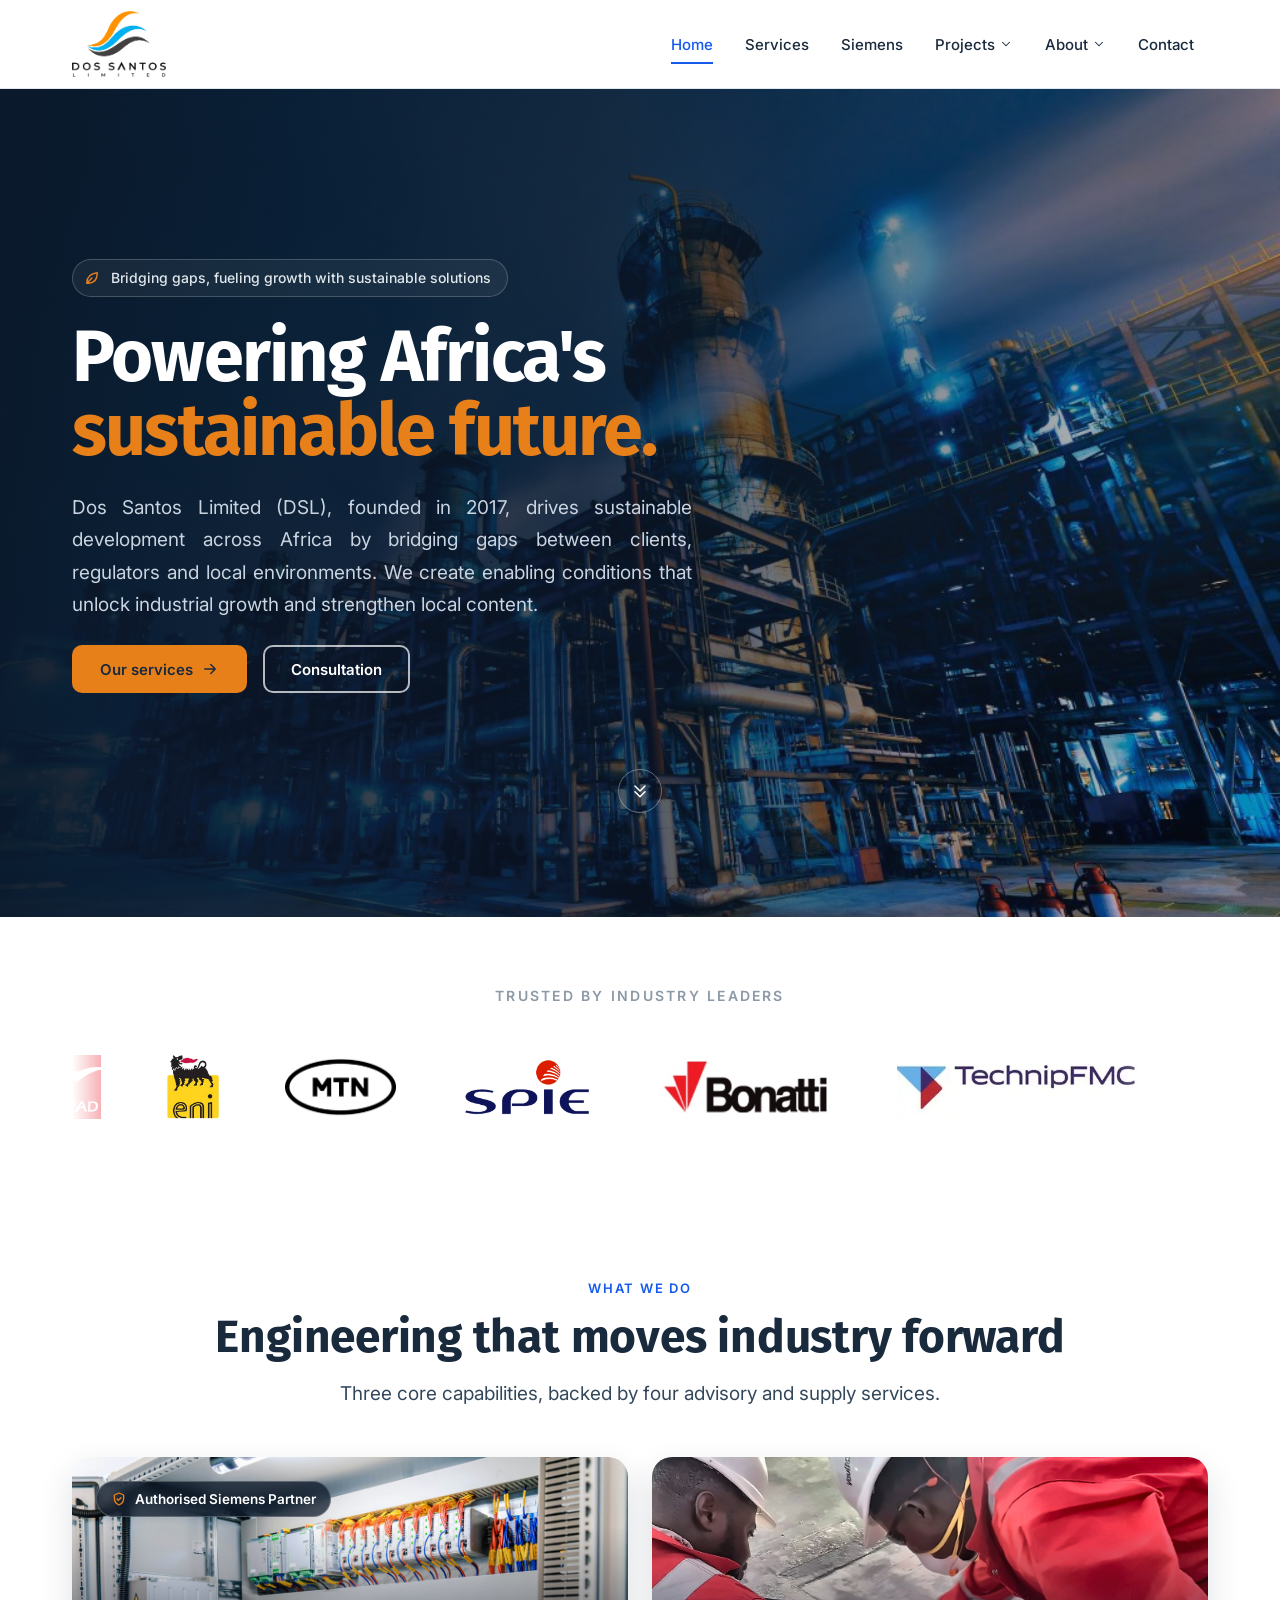
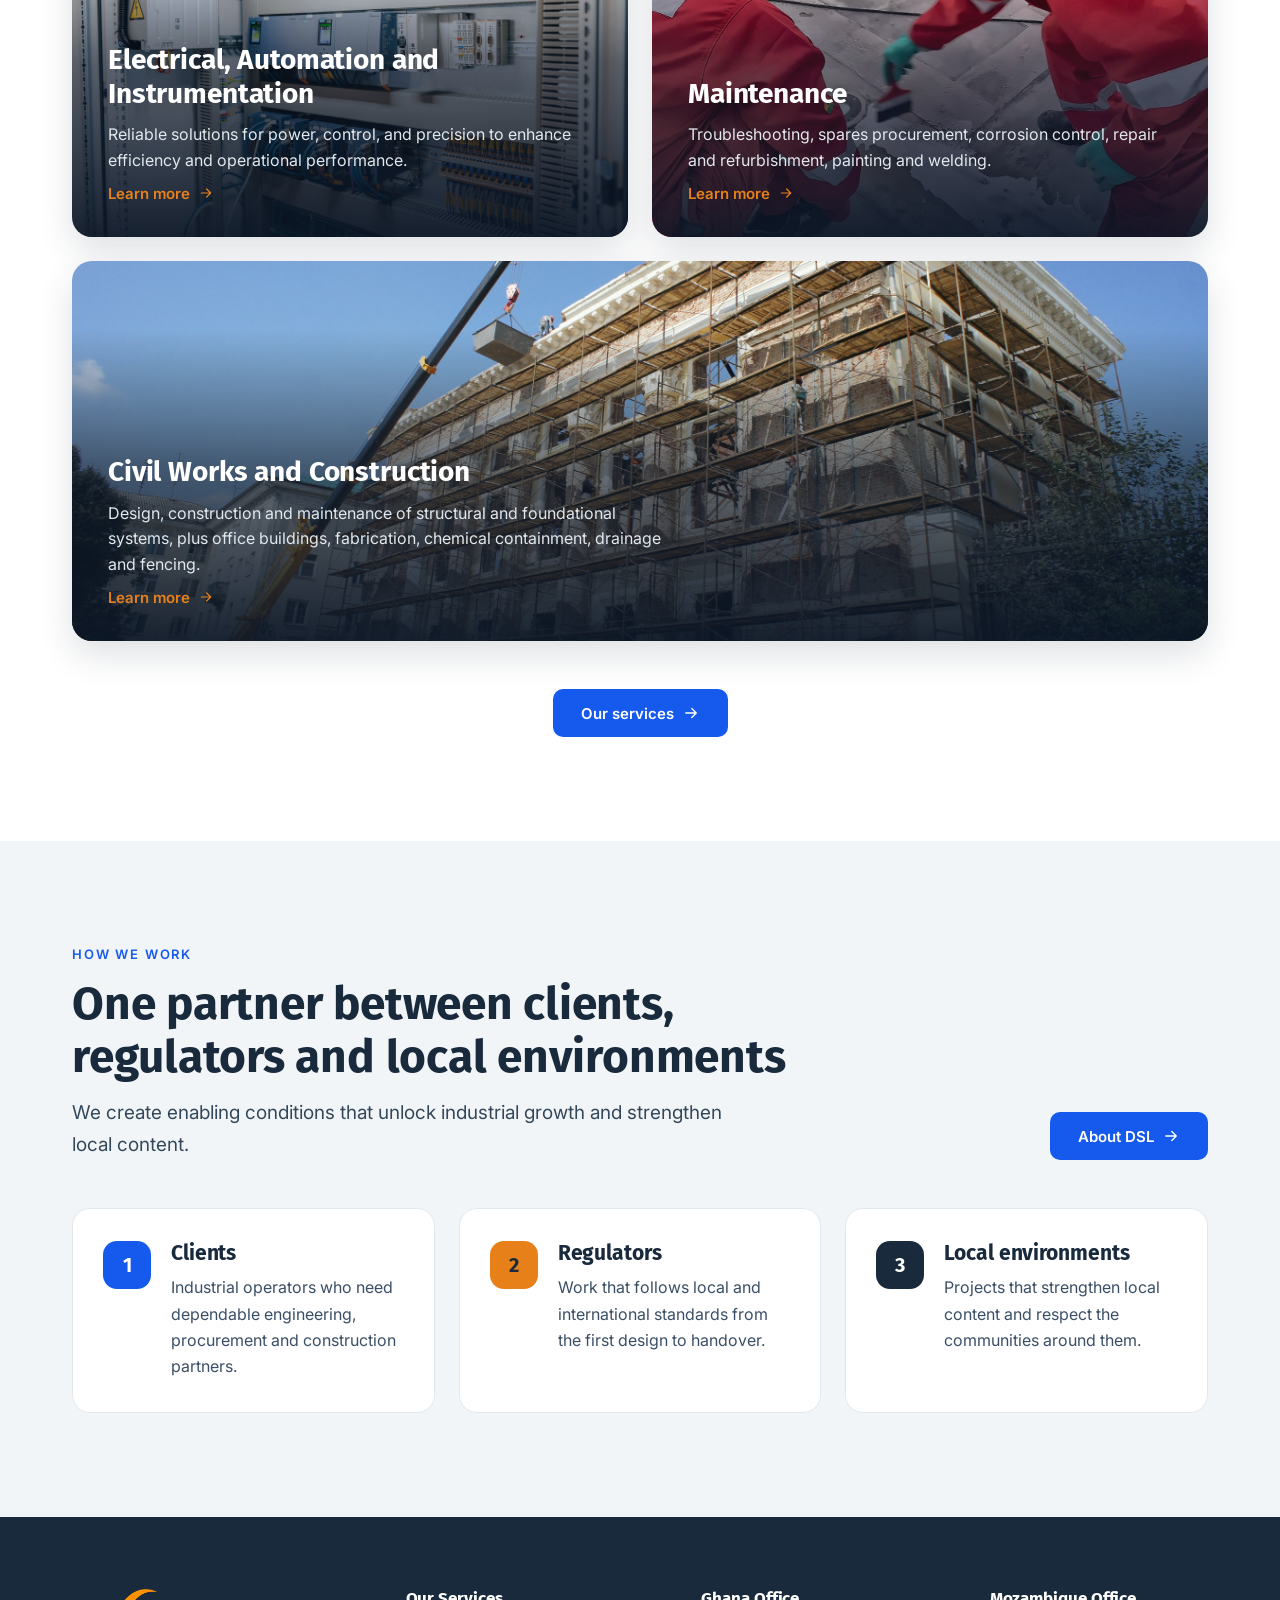
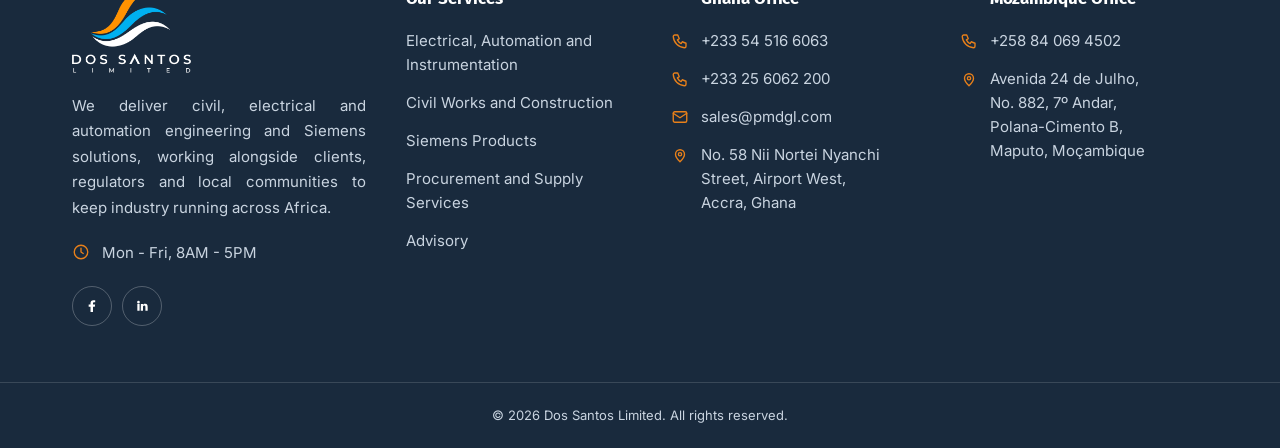
==== commit b82724f4: "Services batch: hero, card order, Siemens band, CTA, carousel; nav 'Contact team' Services - Hero: r" ====
--- a/index.html
+++ b/index.html
@@ -60,7 +60,7 @@
         </div>
       </div>
       <a class="nav__link" href="contact.html">Contact</a>
-      <a class="btn btn--primary nav__cta" href="contact.html?book#form">Book an appointment</a>
+      <a class="btn btn--primary nav__cta" href="contact.html#form">Contact team</a>
     </nav>
 
     <!-- Mobile menu button (shows below 1180px) -->
--- a/css/pages.css
+++ b/css/pages.css
@@ -176,8 +176,6 @@
 .photo-hero h1 { color: var(--white); font-size: 64px; line-height: 1.04; letter-spacing: -.02em; }
 .photo-hero h1 span { color: var(--orange); }
 .photo-hero p { font-size: 19px; line-height: 1.7; max-width: 580px; text-align: justify; }
-.photo-hero__chips { display: flex; flex-wrap: wrap; gap: 10px; }
-.photo-hero__chips span { padding: 8px 14px; border-radius: 999px; border: 1px solid rgba(255, 255, 255, .25); background: rgba(255, 255, 255, .08); font: 600 13.5px/1 var(--font-body); color: #E1E8ED; }
 
 @media (max-width: 1024px) { .photo-hero h1 { font-size: 50px; } }
 @media (max-width: 600px) {
@@ -227,6 +225,10 @@
    so it always slides in from the right in a loop. */
 .support-card__reel { position: absolute; inset: 0; display: flex; transition: transform .8s var(--ease); }
 .support-card__layer { position: relative; flex: 0 0 100%; }
+/* Carousel dots (made by services.js): one per photo, the current one is a longer orange bar */
+.support-card__dots { position: absolute; right: 24px; top: 24px; z-index: 3; display: flex; gap: 6px; }
+.support-card__dots span { width: 8px; height: 8px; border-radius: 999px; background: rgba(255, 255, 255, .55); transition: width .4s var(--ease), background .4s; }
+.support-card__dots span.is-active { width: 24px; background: var(--orange); }
 .support-card__layer--fumigation .support-card__media { background-color: #0E3B2E; }   /* green-tinted placeholder */
 .support-card__layer--fumigation .support-card__shade { background: linear-gradient(180deg, rgba(6, 30, 22, .45) 0%, rgba(6, 30, 22, 0) 35%, rgba(6, 30, 22, .92) 78%, #061E16 100%); }
 .support-card__layer--fumigation .support-card__body::before { background: #3CCB7F; }
@@ -251,7 +253,11 @@
 
 /* ---- 3c. Siemens partner band ---- */
 .partner-band { display: flex; flex-wrap: wrap; align-items: center; justify-content: space-between; gap: 32px; padding: 48px 52px; border-radius: var(--radius); background: var(--siemens-navy); color: #C9D4E0; position: relative; overflow: hidden; }
-.partner-band::before { content: ""; position: absolute; right: -80px; top: -80px; width: 320px; height: 320px; border-radius: 50%; background: radial-gradient(circle, rgba(0, 230, 220, .3), transparent 70%); }
+.partner-band::before { content: ""; position: absolute; right: -80px; top: -80px; width: 320px; height: 320px; border-radius: 50%; background: radial-gradient(circle, rgba(0, 230, 220, .3), transparent 70%); animation: partner-glow 10s ease-in-out infinite alternate; }
+/* The glow drifts slowly so the band feels alive without being busy */
+@keyframes partner-glow { to { transform: translate(-140px, 90px) scale(1.15); } }
+@media (prefers-reduced-motion: reduce) { .partner-band::before { animation: none; } }
+.section--partner { padding-block: 72px; }
 .partner-band__text { position: relative; flex: 1 1 520px; display: flex; flex-direction: column; gap: 14px; }
 .partner-band .eyebrow { color: var(--siemens-mint); }
 .partner-band h2 { color: var(--white); font-size: 34px; line-height: 1.2; }
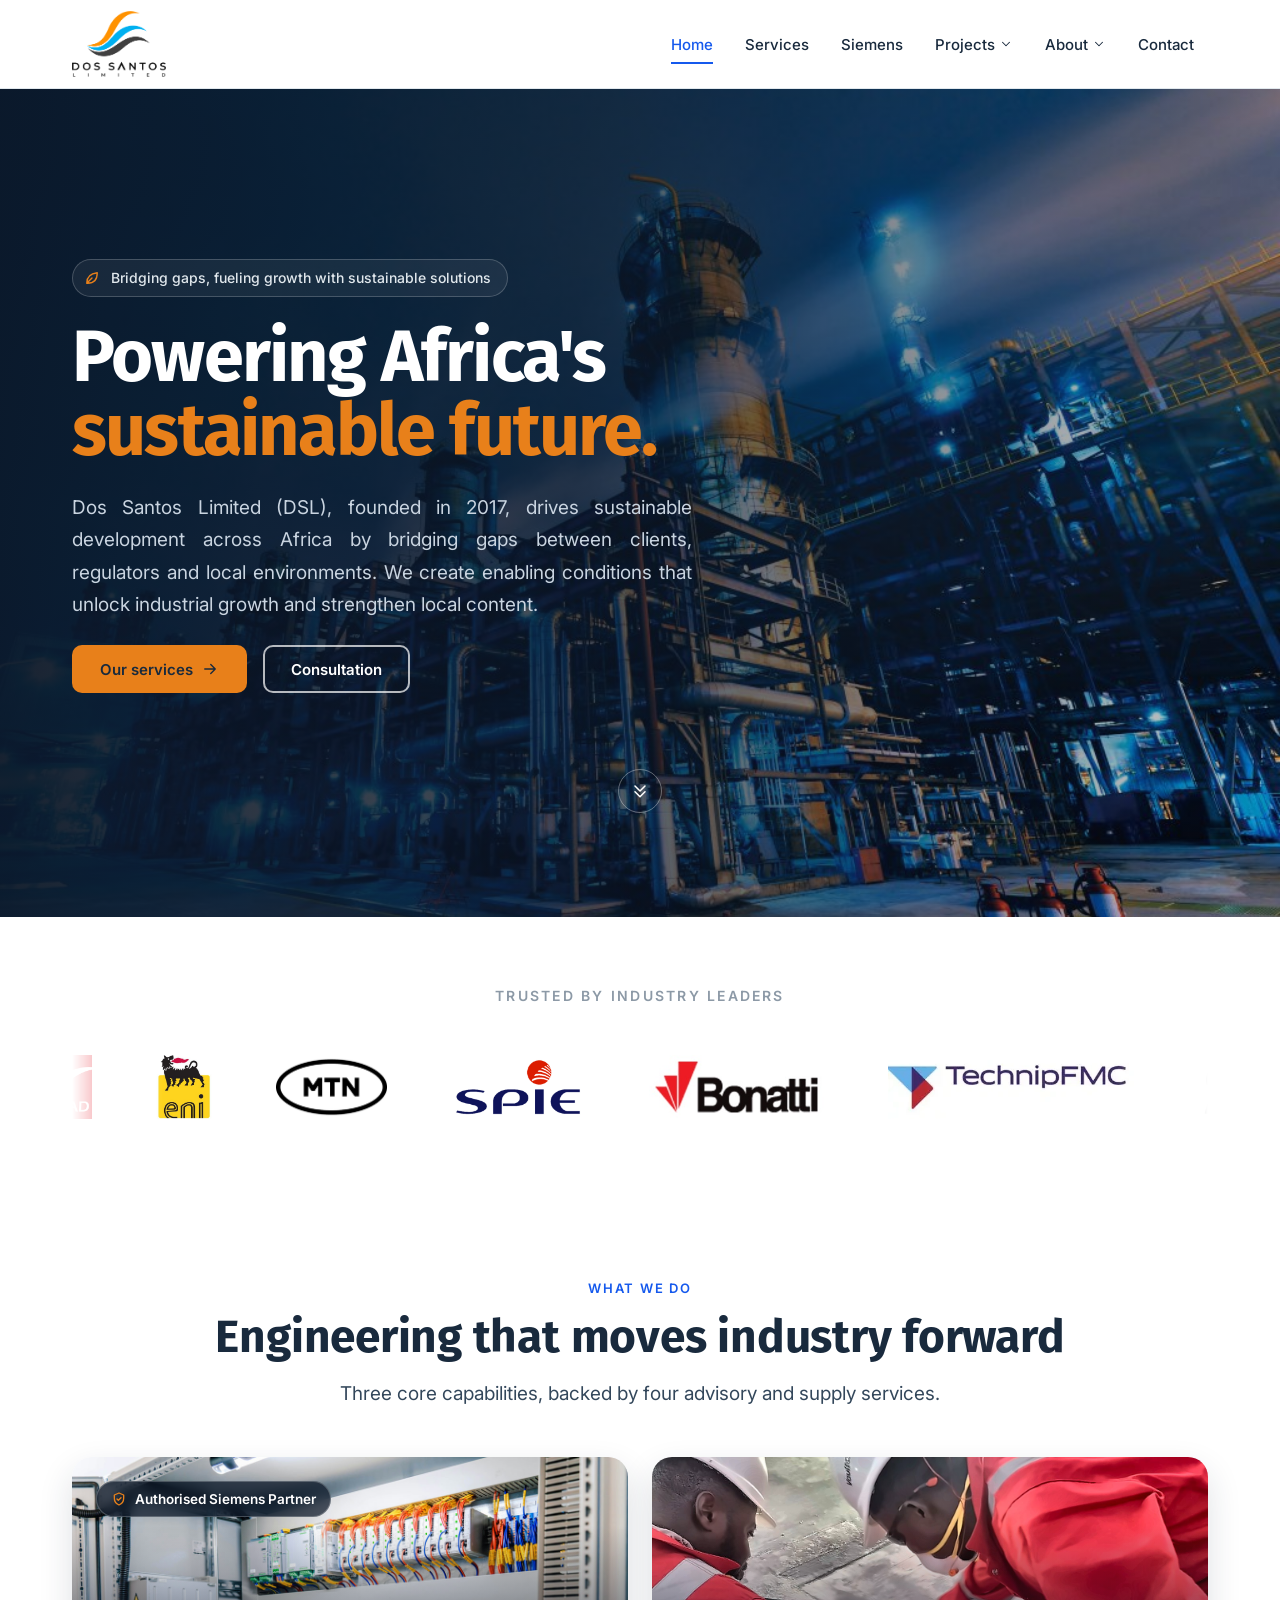
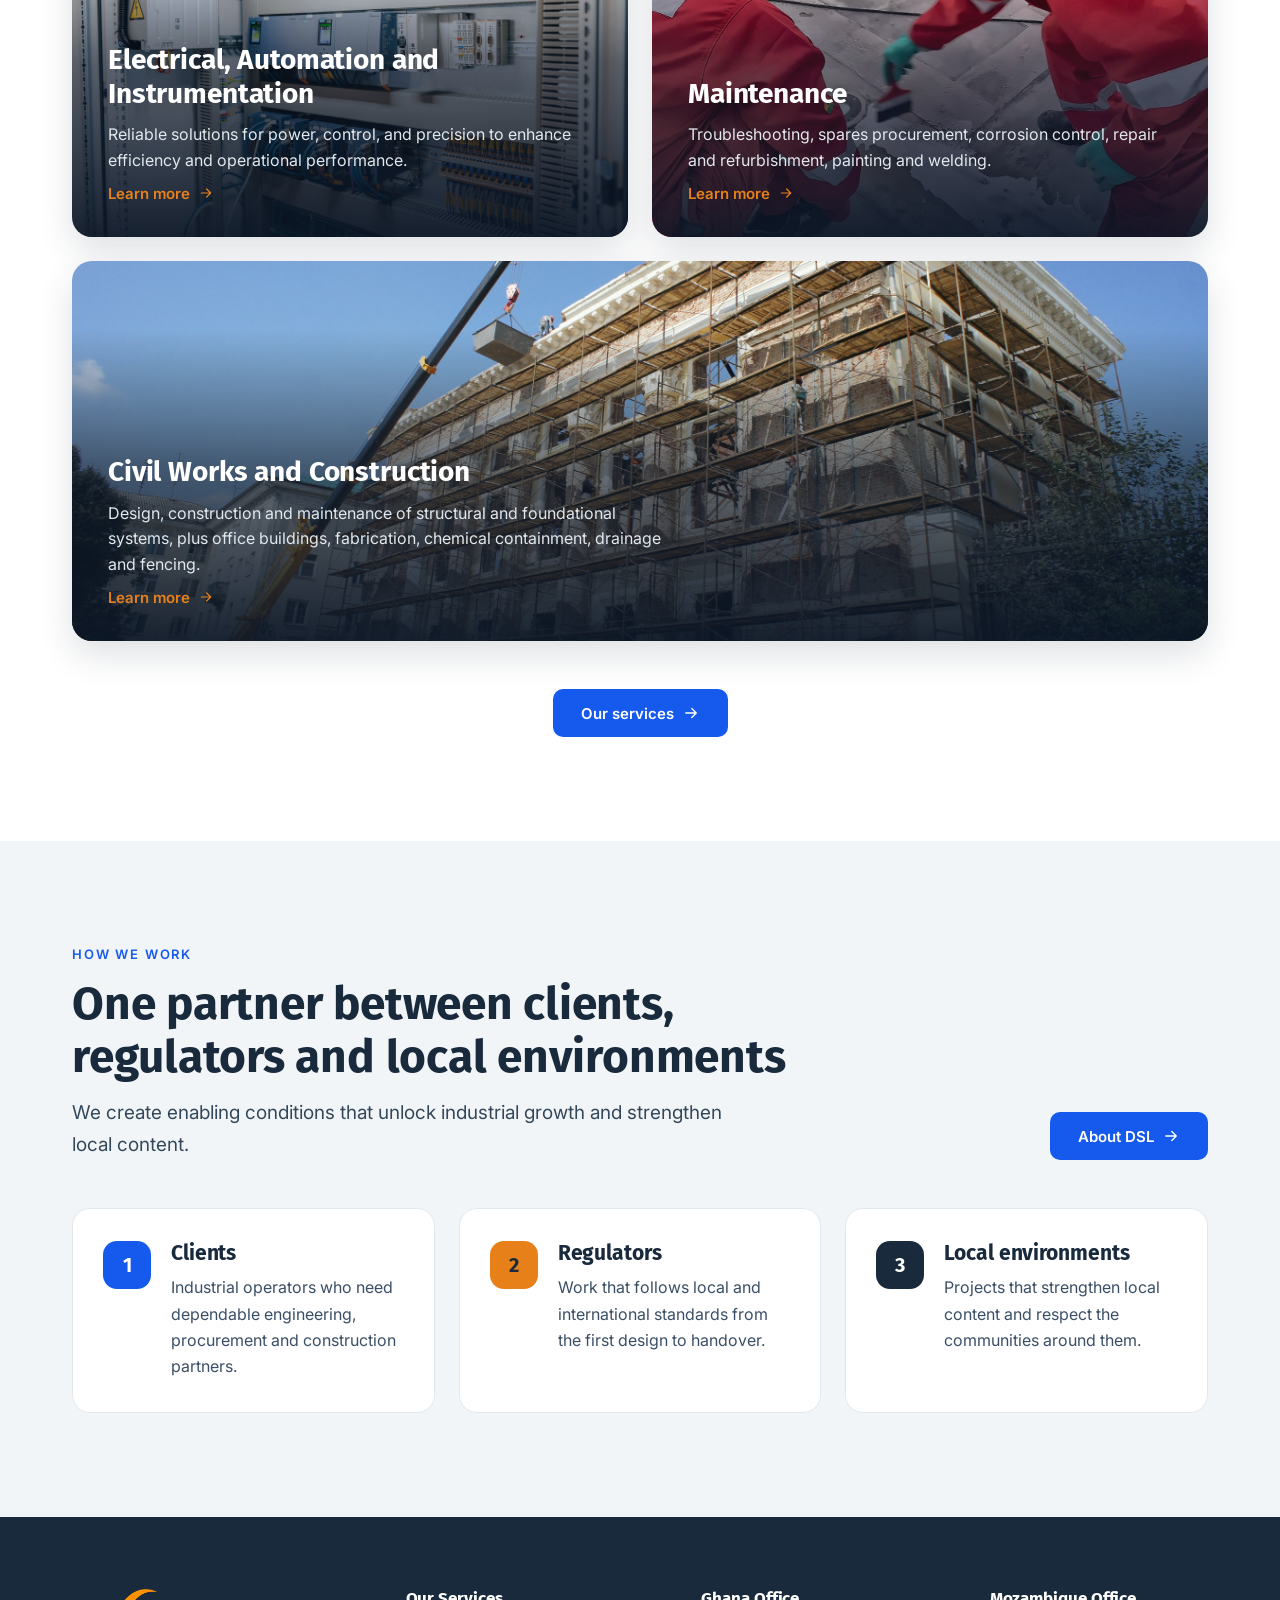
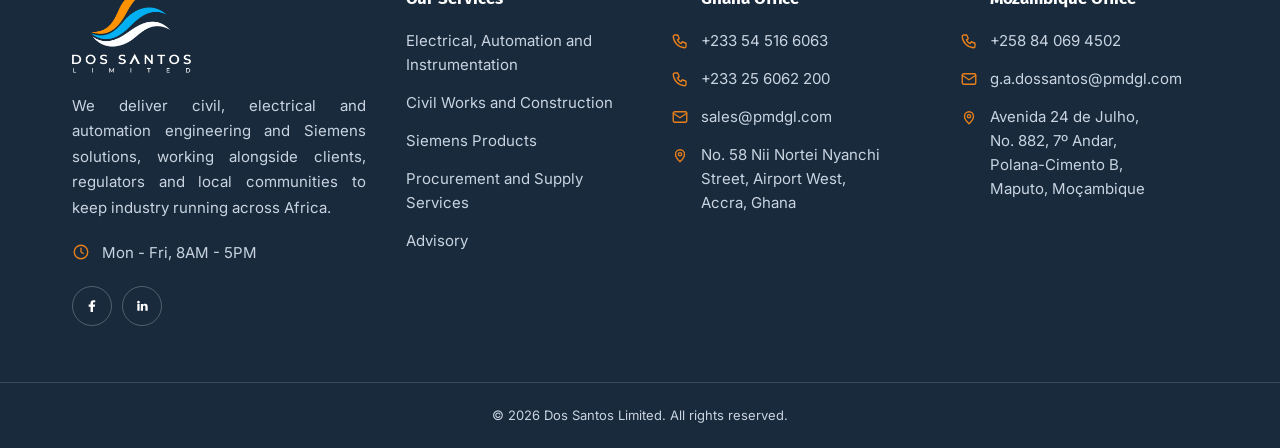
==== commit 321c532a: "About batch: hero alignment, story heading, cities side by side, footer email; fix broken files Requ" ====
--- a/index.html
+++ b/index.html
@@ -84,8 +84,7 @@
     </div>
 
     <div class="home-hero__slides" aria-hidden="true">
-      <img class="home-hero__slide is-active" src="images/hero pic.jpg" alt="">
-      <img class="home-hero__slide" src="images/site/hero pic 2.jpg" alt="">
+      <img class="home-hero__slide is-active" src="images/site/hero pic 2.jpg" alt="">
       <!-- <img class="home-hero__slide" src="images/hero-slideshow 1.jpg" alt=""> -->
       <!-- <img class="home-hero__slide" src="images/hero-slideshow 4.jpg" alt=""> -->
     </div>
@@ -234,7 +233,7 @@
       </div>
 
 
-      <!-- <div class="project-grid">
+      <div class="project-grid">
         <article class="project-card reveal">
           <div class="project-card__media photo-placeholder"><img data-slot src="images/projects/selected-project-1.jpg" alt="[Project name]" loading="lazy"></div>
           <div class="project-card__body"><h3>[PROJECT NAME]</h3><p>[Location] · [Scope of work] · [Year]</p></div>
@@ -247,9 +246,9 @@
           <div class="project-card__media photo-placeholder"><img data-slot src="images/projects/selected-project-3.jpg" alt="[Project name]" loading="lazy"></div>
           <div class="project-card__body"><h3>[PROJECT NAME]</h3><p>[Location] · [Scope of work] · [Year]</p></div>
         </article>
-      </div> -->
-    </div>
-  </section> 
+      </div>
+    </div>
+  </section> --> 
 
 <!--  commented out -->
   <!-- ================================================================
@@ -354,6 +353,7 @@
     <div class="footer__col footer__col--office">
       <h4>Mozambique Office</h4>
       <a class="footer__line" href="tel:+258840694502"><svg class="icon" width="18" height="18" viewBox="0 0 24 24" fill="none" stroke="currentColor" stroke-width="1.8" stroke-linecap="round" stroke-linejoin="round" aria-hidden="true"><path d="M5 4h4l2 5-2.5 1.5a11 11 0 005 5L15 13l5 2v4a2 2 0 01-2 2A16 16 0 013 6a2 2 0 012-2z"/></svg> +258 84 069 4502</a>
+      <a class="footer__line" href="mailto:g.a.dossantos@pmdgl.com"><svg class="icon" width="18" height="18" viewBox="0 0 24 24" fill="none" stroke="currentColor" stroke-width="1.8" stroke-linecap="round" stroke-linejoin="round" aria-hidden="true"><rect x="3" y="5" width="18" height="14" rx="2"/><path d="M3 7l9 6 9-6"/></svg> g.a.dossantos@pmdgl.com</a>
       <p class="footer__line"><svg class="icon" width="18" height="18" viewBox="0 0 24 24" fill="none" stroke="currentColor" stroke-width="1.8" stroke-linecap="round" stroke-linejoin="round" aria-hidden="true"><path d="M12 21s-6-5.5-6-10a6 6 0 0112 0c0 4.5-6 10-6 10z"/><circle cx="12" cy="11" r="2.2"/></svg> Avenida 24 de Julho,<br>No. 882, 7º Andar,<br>Polana-Cimento B,<br>Maputo, Moçambique</p>
     </div>
 
--- a/css/components.css
+++ b/css/components.css
@@ -239,19 +239,19 @@
 
 /* ---------------------------------------------------------------------
    5. FEATURE CARDS (Siemens "How we support you")
-   White cards: on hover the card lifts, a teal glow traces the border,
-   the icon fills with colour and a line grows under the title.
-   --------------------------------------------------------------------- */
-.feature-grid { display: grid; grid-template-columns: repeat(6, 1fr); gap: 24px; }
+   Compact white cards: on hover the card lifts, a teal glow traces the
+   border, the icon fills with colour and a line grows under the title.
+   --------------------------------------------------------------------- */
+.feature-grid { display: grid; grid-template-columns: repeat(6, 1fr); gap: 20px; max-width: 1000px; margin-inline: auto; }
 .feature-grid > * { grid-column: span 2; }
 .feature-grid > :nth-child(4) { grid-column: 2 / span 2; }     /* centre the last two cards */
 .feature-card {
   position: relative;
-  display: flex; flex-direction: column; gap: 16px;
-  padding: 34px 30px 36px;
+  display: flex; flex-direction: column; gap: 12px;
+  padding: 26px 24px 28px;
   background: var(--white);
   border: 1px solid var(--line);
-  border-radius: 18px;
+  border-radius: 16px;
   overflow: hidden;
   isolation: isolate;
   transition: translate .35s var(--ease), box-shadow .35s, border-color .35s;
@@ -259,36 +259,36 @@
 .feature-card::before {           /* soft teal glow in the corner, grows on hover */
   content: "";
   position: absolute;
-  width: 220px; height: 220px;
-  right: -110px; top: -110px;
+  width: 180px; height: 180px;
+  right: -90px; top: -90px;
   border-radius: 50%;
   background: radial-gradient(circle, rgba(0, 230, 220, .28), transparent 70%);
   z-index: -1;
   transition: transform .6s var(--ease);
 }
-.feature-card:hover { translate: 0 -8px; border-color: rgba(0, 153, 153, .45); box-shadow: 0 24px 50px rgba(0, 0, 40, .12); }
+.feature-card:hover { translate: 0 -6px; border-color: rgba(0, 153, 153, .45); box-shadow: 0 24px 50px rgba(0, 0, 40, .12); }
 .feature-card:hover::before { transform: scale(2.4); }
 .feature-card__icon {
-  width: 56px; height: 56px;
+  width: 46px; height: 46px;
   display: inline-flex; align-items: center; justify-content: center;
-  border-radius: 16px;
+  border-radius: 13px;
   background: rgba(0, 153, 153, .1);
   color: var(--siemens-teal);
   transition: background-color .3s, color .3s, transform .3s;
 }
 .feature-card:hover .feature-card__icon { background: var(--siemens-teal); color: var(--white); transform: rotate(-6deg); }
-.feature-card h3 { font-size: 21px; color: var(--siemens-navy); }
+.feature-card h3 { font-size: 18px; line-height: 1.3; color: var(--siemens-navy); }
 .feature-card h3::after {
   content: "";
   display: block;
   width: 36px; height: 3px;
-  margin-top: 14px;
+  margin-top: 10px;
   border-radius: 2px;
   background: linear-gradient(90deg, var(--siemens-teal), var(--siemens-mint));
   transition: width .4s var(--ease);
 }
 .feature-card:hover h3::after { width: 100%; }
-.feature-card p { font-size: 16px; line-height: 1.7; color: var(--text-soft); }
+.feature-card p { font-size: 15px; line-height: 1.65; color: var(--text-soft); }
 
 @media (max-width: 1024px) {
   .feature-grid { grid-template-columns: 1fr 1fr; }
--- a/css/pages.css
+++ b/css/pages.css
@@ -43,7 +43,10 @@
 .page-hero__text { display: flex; flex-direction: column; align-items: flex-start; gap: 22px; }
 .page-hero h1 { color: var(--white); font-size: 58px; line-height: 1.06; letter-spacing: -.02em; }
 .page-hero h1 em { font-style: normal; color: var(--orange); }
-.page-hero__lead { font-size: 19px; line-height: 1.7; max-width: 620px; text-align: justify; }
+/* Heading and paragraph share one width so their edges line up;
+   hyphens stop the justified text from leaving big gaps between words */
+.page-hero__text h1, .page-hero__lead { max-width: 680px; }
+.page-hero__lead { font-size: 19px; line-height: 1.7; text-align: justify; hyphens: auto; }
 .page-hero__art img { width: 100%; height: auto; display: block; }
 
 @media (max-width: 1024px) {
@@ -92,7 +95,7 @@
 .home-hero__badge .icon { color: var(--orange); }
 .home-hero h1 { color: var(--white); font-size: 72px; line-height: 1.02; letter-spacing: -.025em; }
 .home-hero h1 span { color: var(--orange); }
-.home-hero p { font-size: 19px; line-height: 1.7; max-width: 620px; text-align: justify; }
+.home-hero p { font-size: 19px; line-height: 1.7; max-width: 620px; text-align: justify; hyphens: auto; }
 
 /* Slide dots (one per photo, the active one fills orange) */
 .home-hero__dots { position: absolute; right: 32px; bottom: 150px; z-index: 3; display: flex; gap: 8px; }
@@ -175,7 +178,7 @@
 .photo-hero__text { max-width: 680px; display: flex; flex-direction: column; align-items: flex-start; gap: 22px; }
 .photo-hero h1 { color: var(--white); font-size: 64px; line-height: 1.04; letter-spacing: -.02em; }
 .photo-hero h1 span { color: var(--orange); }
-.photo-hero p { font-size: 19px; line-height: 1.7; max-width: 580px; text-align: justify; }
+.photo-hero p { font-size: 19px; line-height: 1.7; max-width: 580px; text-align: justify; hyphens: auto; }
 
 @media (max-width: 1024px) { .photo-hero h1 { font-size: 50px; } }
 @media (max-width: 600px) {
@@ -333,6 +336,9 @@
 
 /* ---- 5a. ENI Ghana ---- */
 .eni__head { display: grid; grid-template-columns: 1fr auto; align-items: end; gap: 32px 56px; }
+/* "Our Featured ENI Ghana Projects": small heading above the project cards, with an orange line */
+.eni__subhead { display: flex; align-items: center; gap: 14px; margin-top: 8px; font-size: 24px; color: var(--navy); }
+.eni__subhead::before { content: ""; width: 32px; height: 3px; border-radius: 3px; background: var(--orange); }
 
 .work-grid { display: grid; grid-template-columns: repeat(3, 1fr); gap: 24px; }
 .work-card { display: flex; flex-direction: column; overflow: hidden; background: var(--white); border: 1px solid var(--line); border-radius: 16px; text-decoration: none; transition: translate .25s, box-shadow .25s, border-color .25s; }
@@ -393,12 +399,14 @@
 }
 .locations > * { position: relative; }
 .locations__title { font: 600 13px/1 var(--font-body); letter-spacing: .18em; text-transform: uppercase; color: var(--muted); margin-bottom: 30px; }
-.location { display: flex; align-items: center; gap: 18px; }
+/* The two cities sit side by side (stacked on small phones) */
+.locations__list { display: grid; grid-template-columns: 1fr 1fr; gap: 24px; }
+.location { display: flex; align-items: center; gap: 16px; }
+.location + .location .location__pin { background: var(--blue); }   /* second city */
 .location__pin { width: 52px; height: 52px; flex: none; display: inline-flex; align-items: center; justify-content: center; border-radius: 14px; background: var(--orange); color: var(--white); box-shadow: 0 8px 18px rgba(25, 42, 61, .18); }
-.locations__dash + .location .location__pin { background: var(--blue); }   /* second city */
 .location strong { display: block; font: 700 26px/1 var(--font-head); }
 .location small { font-size: 15px; color: var(--text-soft); }
-.locations__dash { margin-left: 25px; height: 46px; border-left: 2px dashed #B8C6D6; }
+@media (max-width: 420px)  { .locations__list { grid-template-columns: 1fr; } }
 @media (max-width: 600px)  { .story__text h2 { font-size: clamp(28px, 8vw, 34px); } .story__lead { font-size: 18px; } .locations { padding: 32px 24px; } }
 
 /* ---- 6b. Mission and vision: two bold statement cards ---- */
